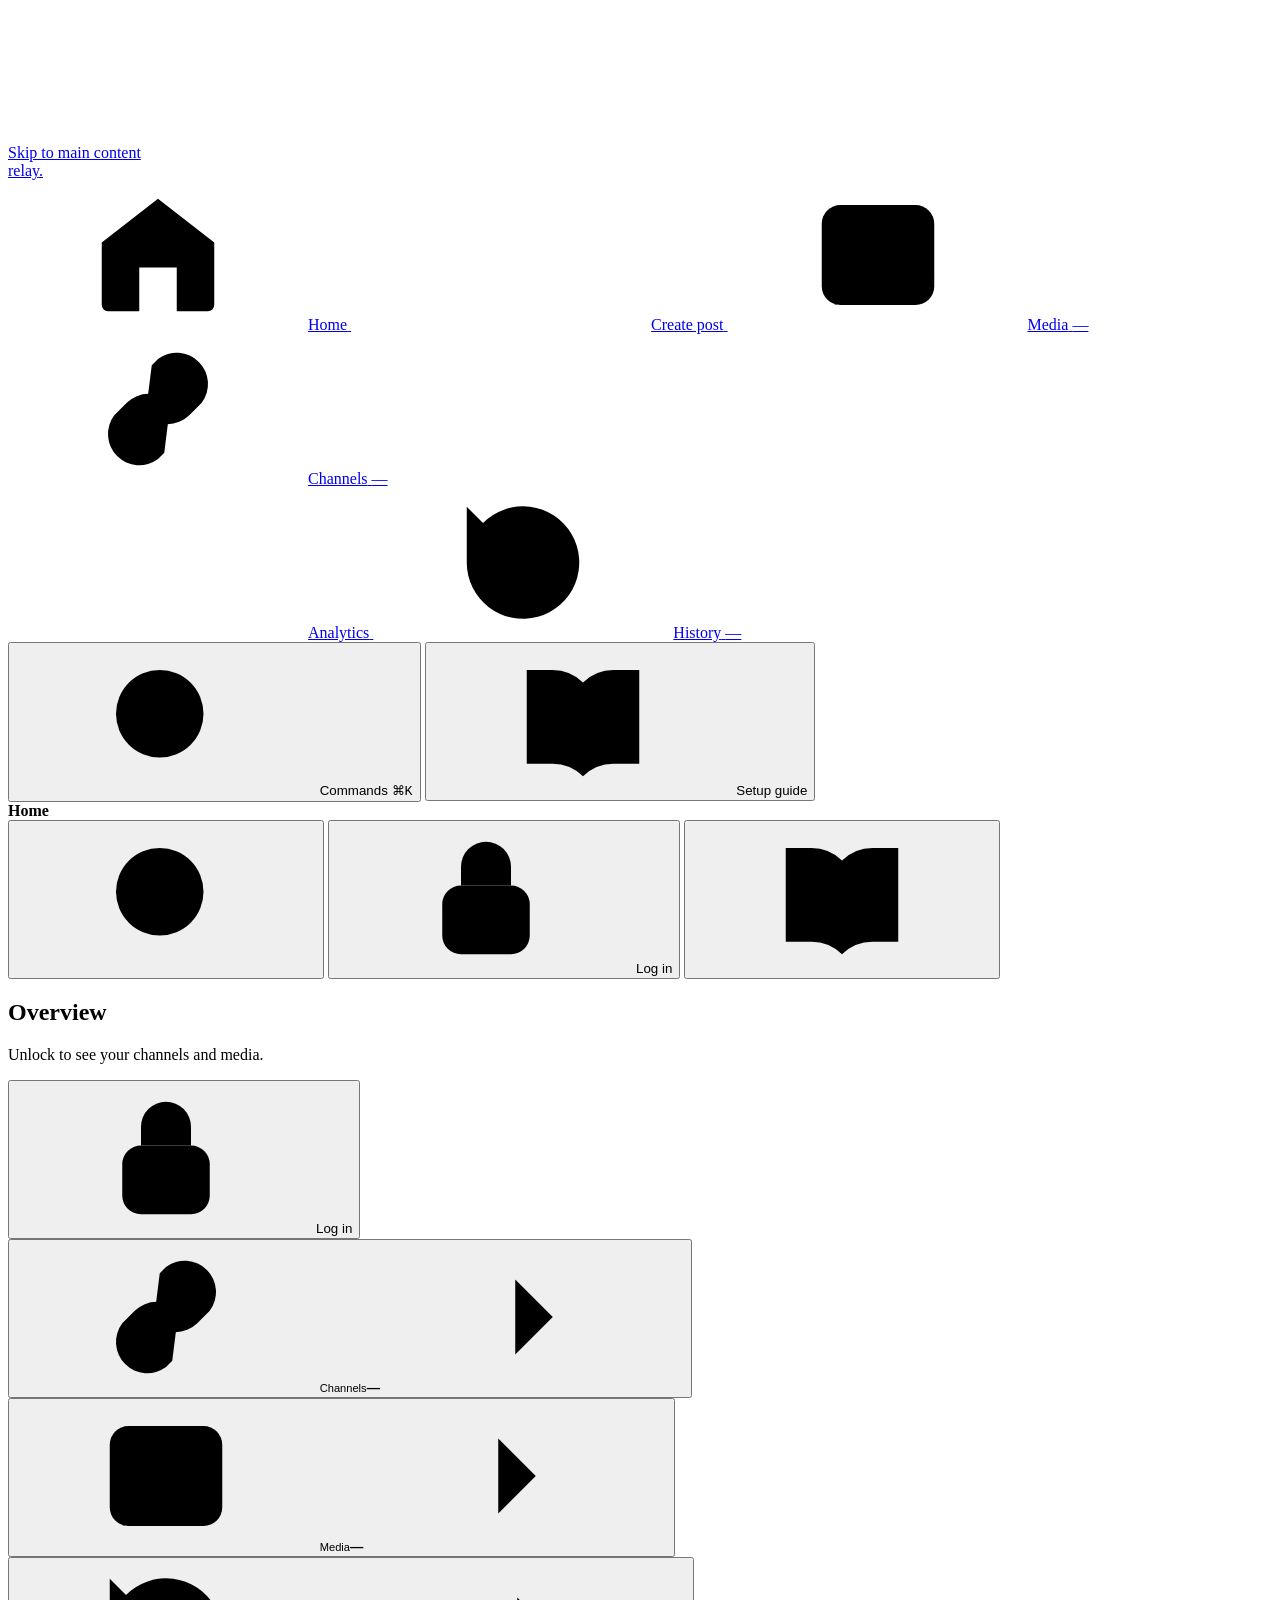
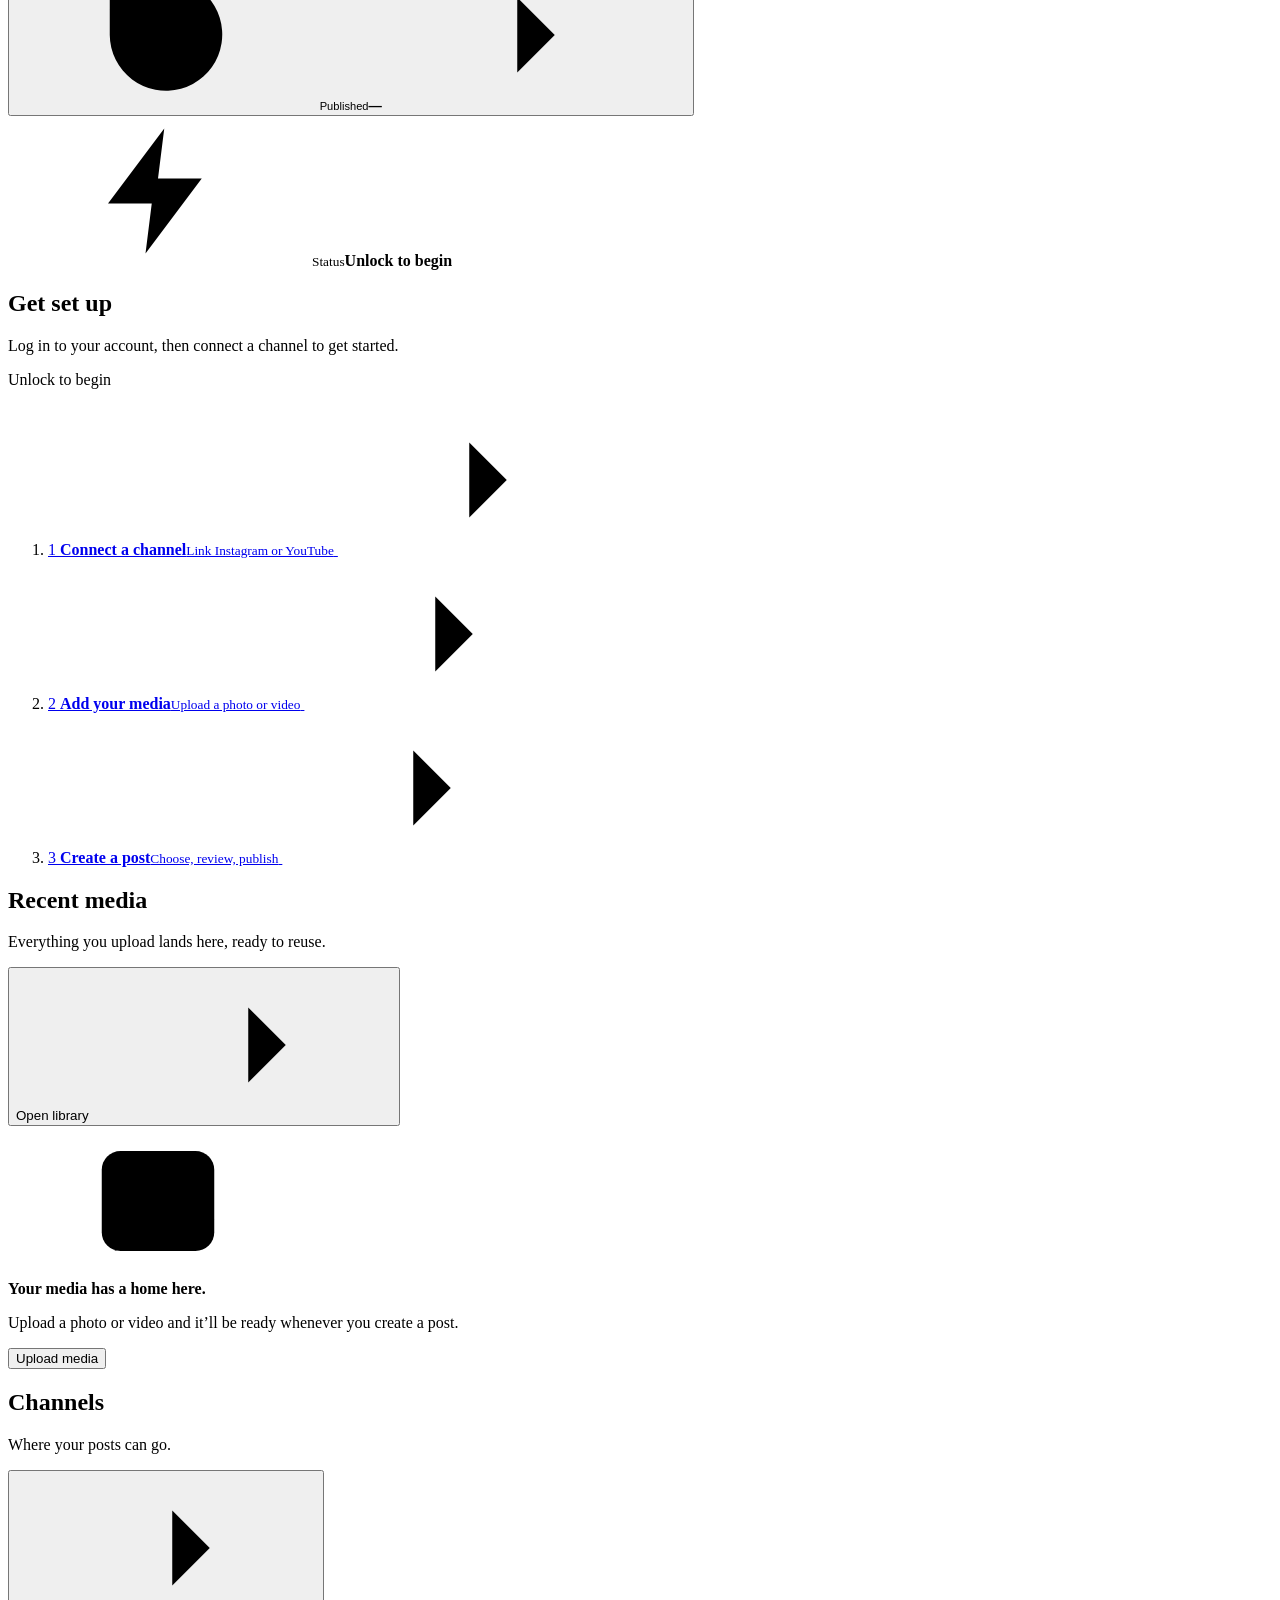
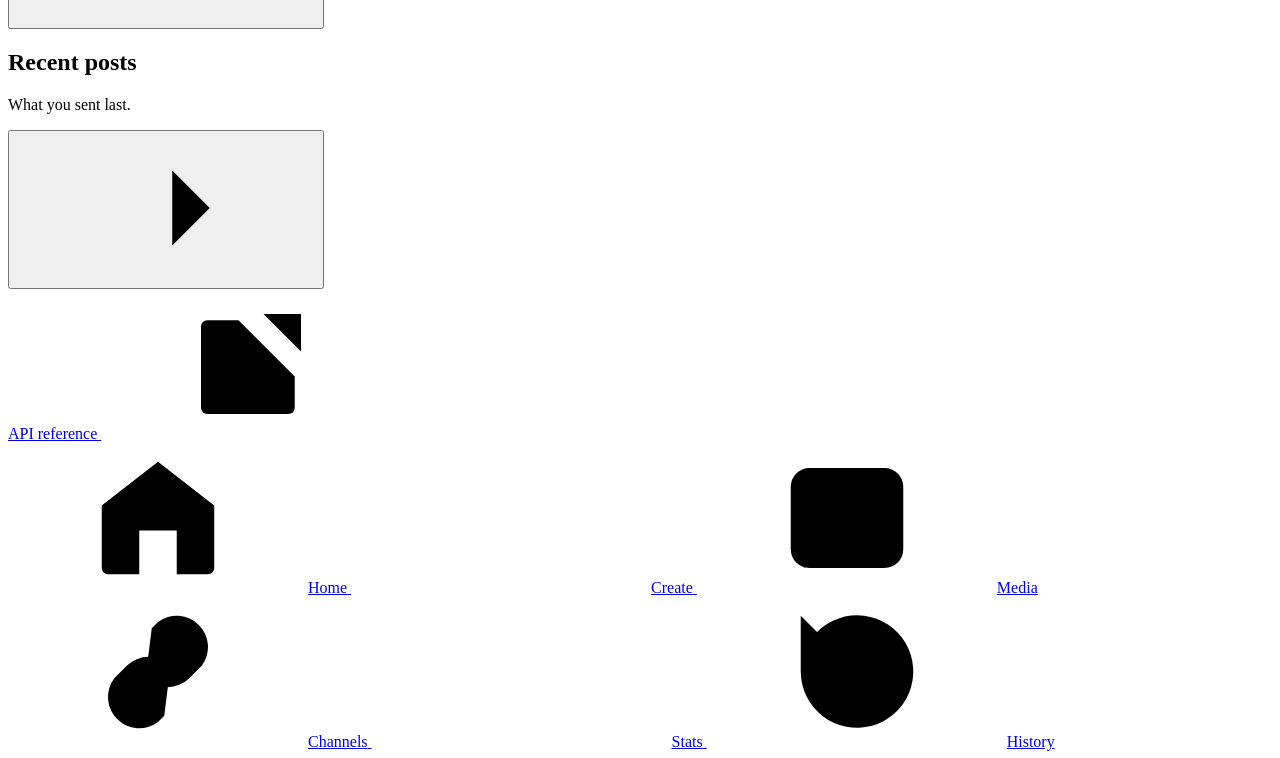
==== relay/static/index.html @ e2db3ce1 "Add account login, private workspaces, and public landing page" ====
<!doctype html>
<html lang="en">
<head>
  <meta charset="utf-8">
  <meta name="viewport" content="width=device-width, initial-scale=1">
  <meta name="theme-color" content="#09090b">
  <meta name="description" content="Relay — connect your channels, keep your media, and publish from one place.">
  <title>Home · Relay</title>
  <link rel="icon" href="/static/favicon.svg" type="image/svg+xml">
  <link rel="stylesheet" href="/static/styles.css">
  <link rel="stylesheet" href="/static/account.css">
  <script>document.documentElement.dataset.theme = "dark";</script>
  <script src="/static/app.js" type="module"></script>
</head>
<body>
  <a class="skip-link" href="#main-content">Skip to main content</a>

  <svg class="icon-library" aria-hidden="true" xmlns="http://www.w3.org/2000/svg">
    <symbol id="i-home" viewBox="0 0 24 24"><path d="m3 10 9-7 9 7v10a1 1 0 0 1-1 1h-5v-7H9v7H4a1 1 0 0 1-1-1V10Z"/></symbol>
    <symbol id="i-plus" viewBox="0 0 24 24"><path d="M12 5v14M5 12h14"/></symbol>
    <symbol id="i-media" viewBox="0 0 24 24"><rect x="3" y="4" width="18" height="16" rx="3"/><circle cx="8.5" cy="9" r="1.5"/><path d="m21 15-5-5L5 20"/></symbol>
    <symbol id="i-link" viewBox="0 0 24 24"><path d="M10 13a5 5 0 0 0 7 0l2-2a5 5 0 0 0-7-7l-1 1"/><path d="M14 11a5 5 0 0 0-7 0l-2 2a5 5 0 0 0 7 7l1-1"/></symbol>
    <symbol id="i-chart" viewBox="0 0 24 24"><path d="M4 19V5m0 14h17"/><path d="M8 15v-4m4 4V8m4 7v-6"/></symbol>
    <symbol id="i-history" viewBox="0 0 24 24"><path d="M3 12a9 9 0 1 0 2.6-6.4L3 8"/><path d="M3 3v5h5m4-1v5l3 2"/></symbol>
    <symbol id="i-lock" viewBox="0 0 24 24"><rect x="5" y="10" width="14" height="11" rx="3"/><path d="M8 10V7a4 4 0 0 1 8 0v3"/></symbol>
    <symbol id="i-unlock" viewBox="0 0 24 24"><rect x="5" y="10" width="14" height="11" rx="3"/><path d="M8 10V7a4 4 0 0 1 7.5-2"/></symbol>
    <symbol id="i-shield" viewBox="0 0 24 24"><path d="m12 3 8 3v6c0 5-8 9-8 9s-8-4-8-9V6l8-3Z"/><path d="m8.5 12 2.5 2.5 4.5-5"/></symbol>
    <symbol id="i-book" viewBox="0 0 24 24"><path d="M12 5v15M3 4h4a7 7 0 0 1 5 2 7 7 0 0 1 5-2h4v15h-4a7 7 0 0 0-5 2 7 7 0 0 0-5-2H3V4Z"/></symbol>
    <symbol id="i-refresh" viewBox="0 0 24 24"><path d="M20 8a8 8 0 0 0-14-3L3 8m0-5v5h5m-4 8a8 8 0 0 0 14 3l3-3m0 5v-5h-5"/></symbol>
    <symbol id="i-check" viewBox="0 0 24 24"><path d="m5 12 4 4L19 6"/></symbol>
    <symbol id="i-close" viewBox="0 0 24 24"><path d="m6 6 12 12M6 18 18 6"/></symbol>
    <symbol id="i-instagram" viewBox="0 0 24 24"><rect x="3" y="3" width="18" height="18" rx="5"/><circle cx="12" cy="12" r="4"/><path d="M17.5 6.5h.01" stroke-width="3"/></symbol>
    <symbol id="i-youtube" viewBox="0 0 24 24"><path d="M21 7c-.3-1.4-1-2-2.4-2.2a56 56 0 0 0-13.2 0C4 5 3.3 5.6 3 7a28 28 0 0 0 0 10c.3 1.4 1 2 2.4 2.2a56 56 0 0 0 13.2 0C20 19 20.7 18.4 21 17a28 28 0 0 0 0-10Z"/><path d="m10 8 6 4-6 4Z" fill="currentColor" stroke="none"/></symbol>
    <symbol id="i-upload" viewBox="0 0 24 24"><path d="M12 16V4m-5 5 5-5 5 5M5 15v5h14v-5"/></symbol>
    <symbol id="i-arrow" viewBox="0 0 24 24"><path d="M5 12h14m-6-6 6 6-6 6"/></symbol>
    <symbol id="i-arrow-left" viewBox="0 0 24 24"><path d="M19 12H5m6-6-6 6 6 6"/></symbol>
    <symbol id="i-chevron" viewBox="0 0 24 24"><path d="m9 6 6 6-6 6"/></symbol>
    <symbol id="i-search" viewBox="0 0 24 24"><circle cx="11" cy="11" r="7"/><path d="m20 20-3.5-3.5"/></symbol>
    <symbol id="i-sun" viewBox="0 0 24 24"><circle cx="12" cy="12" r="4"/><path d="M12 2v2m0 16v2M2 12h2m16 0h2M4.9 4.9l1.4 1.4m11.4 11.4 1.4 1.4M19.1 4.9l-1.4 1.4M6.3 17.7l-1.4 1.4"/></symbol>
    <symbol id="i-moon" viewBox="0 0 24 24"><path d="M20 14.5A8.5 8.5 0 0 1 9.5 4a8.5 8.5 0 1 0 10.5 10.5Z"/></symbol>
    <symbol id="i-alert" viewBox="0 0 24 24"><path d="M10.3 4.3 2.9 17a2 2 0 0 0 1.7 3h14.8a2 2 0 0 0 1.7-3L13.7 4.3a2 2 0 0 0-3.4 0Z"/><path d="M12 9v4m0 3h.01"/></symbol>
    <symbol id="i-clock" viewBox="0 0 24 24"><circle cx="12" cy="12" r="9"/><path d="M12 7v5l3 2"/></symbol>
    <symbol id="i-external" viewBox="0 0 24 24"><path d="M14 4h6v6m0-6-8 8"/><path d="M19 14v5a1 1 0 0 1-1 1H5a1 1 0 0 1-1-1V6a1 1 0 0 1 1-1h5"/></symbol>
    <symbol id="i-zap" viewBox="0 0 24 24"><path d="M13 2 4 14h7l-1 8 9-12h-7l1-8Z"/></symbol>
    <symbol id="i-spark" viewBox="0 0 24 24"><path d="m12 3 2.4 6.1L20.5 11l-6.1 1.9L12 19l-2.4-6.1L3.5 11l6.1-1.9L12 3Z"/></symbol>
  </svg>

  <div class="shell">
    <aside class="rail">
      <a class="brand" href="#overview" data-nav="overview" aria-label="Relay home">
        <span class="brand-mark"><i></i><i></i><i></i></span>
        <span class="brand-name">relay<span>.</span></span>
      </a>

      <nav class="rail-nav" aria-label="Workspace">
        <a class="nav-item" href="#overview" data-nav="overview" aria-current="page">
          <svg class="icon"><use href="#i-home"/></svg><span>Home</span>
        </a>
        <a class="nav-item nav-accent" href="#publish" data-nav="publish">
          <svg class="icon"><use href="#i-plus"/></svg><span>Create post</span>
        </a>
        <a class="nav-item" href="#content" data-nav="content">
          <svg class="icon"><use href="#i-media"/></svg><span>Media</span>
          <span class="nav-count" id="content-nav-count">—</span>
        </a>
        <a class="nav-item" href="#connections" data-nav="connections">
          <svg class="icon"><use href="#i-link"/></svg><span>Channels</span>
          <span class="nav-count" id="nav-count">—</span>
        </a>
        <div class="nav-divider" role="presentation"></div>
        <a class="nav-item" href="#analytics" data-nav="analytics">
          <svg class="icon"><use href="#i-chart"/></svg><span>Analytics</span>
        </a>
        <a class="nav-item" href="#history" data-nav="history">
          <svg class="icon"><use href="#i-history"/></svg><span>History</span>
          <span class="nav-count" id="history-nav-count">—</span>
        </a>
      </nav>

      <div class="rail-footer">
        <button class="rail-action" id="palette-trigger" type="button" aria-label="Open command menu">
          <svg class="icon"><use href="#i-search"/></svg>
          <span>Commands</span>
          <kbd>⌘K</kbd>
        </button>
        <button class="rail-action" data-setup type="button">
          <svg class="icon"><use href="#i-book"/></svg>
          <span>Setup guide</span>
        </button>
      </div>
    </aside>

    <div class="stage">
      <header class="topbar">
        <div class="topbar-title">
          <div class="workspace-tools" id="workspace-tools" hidden>
            <label class="visually-hidden" for="workspace-select">Active workspace</label>
            <select id="workspace-select" aria-label="Active workspace"></select>
            <button id="new-workspace" type="button" aria-label="Create a workspace">+ New</button>
          </div>
          <strong id="breadcrumb-label">Home</strong>
        </div>
        <div class="topbar-actions">
          <span class="account-label" id="account-label"></span>
          <button class="icon-button" id="palette-button" type="button" aria-label="Search and commands">
            <svg class="icon"><use href="#i-search"/></svg>
          </button>
          <button class="button button-ghost session-button" id="session-button" type="button">
            <svg class="icon"><use href="#i-lock"/></svg><span>Log in</span>
          </button>
          <button class="icon-button" data-setup type="button" aria-label="Open setup guide">
            <svg class="icon"><use href="#i-book"/></svg>
          </button>
        </div>
      </header>

      <main id="main-content">
        <div id="toasts" class="toasts" role="status" aria-live="polite"></div>

        <!-- ── Home ─────────────────────────────────────────────── -->
        <section class="page-view" id="overview-view" data-page-view="overview">
          <div class="page-intro">
            <div>
              <h1>Overview</h1>
              <p id="overview-readiness-detail">Unlock to see your channels and media.</p>
            </div>
            <div class="intro-actions">
              <button class="button button-primary" id="overview-primary-action" type="button">
                <svg class="icon"><use href="#i-lock"/></svg><span>Log in</span>
              </button>
            </div>
          </div>

          <div class="stat-strip" aria-label="Workspace summary">
            <button class="stat-tile" type="button" data-nav="connections">
              <span class="stat-icon"><svg class="icon"><use href="#i-link"/></svg></span>
              <span class="stat-body"><small>Channels</small><strong id="overview-channel-count">—</strong></span>
              <svg class="icon stat-go"><use href="#i-chevron"/></svg>
            </button>
            <button class="stat-tile" type="button" data-nav="content">
              <span class="stat-icon"><svg class="icon"><use href="#i-media"/></svg></span>
              <span class="stat-body"><small>Media</small><strong id="overview-media-count">—</strong></span>
              <svg class="icon stat-go"><use href="#i-chevron"/></svg>
            </button>
            <button class="stat-tile" type="button" data-nav="history">
              <span class="stat-icon"><svg class="icon"><use href="#i-history"/></svg></span>
              <span class="stat-body"><small>Published</small><strong id="overview-history-count">—</strong></span>
              <svg class="icon stat-go"><use href="#i-chevron"/></svg>
            </button>
            <div class="stat-tile stat-readiness">
              <span class="stat-icon"><svg class="icon"><use href="#i-zap"/></svg></span>
              <span class="stat-body"><small>Status</small><strong id="overview-readiness">Unlock to begin</strong></span>
            </div>
          </div>

          <div class="home-grid">
            <div class="home-main">
              <section class="card" id="workflow-card" aria-labelledby="workflow-title">
                <div class="card-head">
                  <div>
                    <h2 id="workflow-title">Get set up</h2>
                    <p id="workflow-description">Log in to your account, then connect a channel to get started.</p>
                  </div>
                  <span class="pill" id="workflow-status">Unlock to begin</span>
                </div>
                <ol class="checklist">
                  <li><a class="check-row" href="#connections" data-nav="connections" data-flow-step="channels">
                    <span class="flow-number">1</span>
                    <span class="check-copy"><strong>Connect a channel</strong><small>Link Instagram or YouTube</small></span>
                    <svg class="icon"><use href="#i-chevron"/></svg>
                  </a></li>
                  <li><a class="check-row" href="#content" data-nav="content" data-flow-step="media">
                    <span class="flow-number">2</span>
                    <span class="check-copy"><strong>Add your media</strong><small>Upload a photo or video</small></span>
                    <svg class="icon"><use href="#i-chevron"/></svg>
                  </a></li>
                  <li><a class="check-row" href="#publish" data-nav="publish" data-flow-step="publish">
                    <span class="flow-number">3</span>
                    <span class="check-copy"><strong>Create a post</strong><small>Choose, review, publish</small></span>
                    <svg class="icon"><use href="#i-chevron"/></svg>
                  </a></li>
                </ol>
              </section>

              <section class="card" aria-labelledby="overview-library-heading">
                <div class="card-head">
                  <div>
                    <h2 id="overview-library-heading">Recent media</h2>
                    <p>Everything you upload lands here, ready to reuse.</p>
                  </div>
                  <button class="button button-quiet button-sm" type="button" data-nav="content">
                    Open library <svg class="icon"><use href="#i-arrow"/></svg>
                  </button>
                </div>
                <div id="overview-media-empty" class="empty-inline">
                  <span class="empty-inline-icon"><svg class="icon"><use href="#i-media"/></svg></span>
                  <div>
                    <strong id="overview-media-empty-title">Your media has a home here.</strong>
                    <p id="overview-media-empty-description">Upload a photo or video and it’ll be ready whenever you create a post.</p>
                  </div>
                  <button class="button button-ghost button-sm" type="button" data-nav="content">Upload media</button>
                </div>
                <div id="overview-media-list" class="media-grid media-grid-compact" hidden></div>
              </section>
            </div>

            <div class="home-side">
              <section class="card" aria-labelledby="channels-card-title">
                <div class="card-head">
                  <div>
                    <h2 id="channels-card-title">Channels</h2>
                    <p>Where your posts can go.</p>
                  </div>
                  <button class="icon-button icon-button-sm" type="button" data-nav="connections" aria-label="Manage channels">
                    <svg class="icon"><use href="#i-arrow"/></svg>
                  </button>
                </div>
                <div id="overview-channel-list" class="channel-list"></div>
              </section>

              <section class="card" aria-labelledby="overview-posts-title">
                <div class="card-head">
                  <div>
                    <h2 id="overview-posts-title">Recent posts</h2>
                    <p>What you sent last.</p>
                  </div>
                  <button class="icon-button icon-button-sm" type="button" data-nav="history" aria-label="Open post history">
                    <svg class="icon"><use href="#i-arrow"/></svg>
                  </button>
                </div>
                <div id="overview-posts" class="mini-posts"></div>
              </section>

            </div>
          </div>
        </section>

        <!-- ── Create ───────────────────────────────────────────── -->
        <section class="page-view" id="publish-view" data-page-view="publish" hidden>
          <div class="page-intro">
            <div>
              <h1>Create a post</h1>
              <p>Pick media, choose channels, review. Nothing goes live until you send it.</p>
            </div>
          </div>

          <form id="publish-form" class="composer-form">
            <div class="composer" id="composer-workspace">
              <div class="composer-flow">
                <section class="composer-section" aria-labelledby="composer-destinations-title">
                  <div class="composer-section-head">
                    <div><h2 id="composer-destinations-title">Channels</h2><p>Choose one or more profiles.</p></div>
                    <span class="selection-count" id="selected-account-count">0 selected</span>
                  </div>
                  <div id="composer-destinations" class="profile-pills" role="group" aria-label="Publishing channels"></div>
                  <p id="composer-channel-hint" class="composer-hint">Choose at least one account.</p>
                </section>

                <section class="composer-section" aria-labelledby="composer-media-title">
                  <div class="composer-section-head">
                    <div><h2 id="composer-media-title">Media</h2><p>One photo or video per post.</p></div>
                    <button class="button button-secondary button-sm" id="publish-upload-trigger" type="button"><svg class="icon"><use href="#i-upload"/></svg> Upload media</button>
                    <label class="visually-hidden" for="publish-file">Upload a photo or video</label>
                    <input id="publish-file" type="file" accept="image/jpeg,video/*,application/octet-stream" hidden>
                  </div>
                  <p id="publish-upload-status" class="inline-status" role="status" aria-live="polite" hidden></p>
                  <span id="publish-upload-name" class="visually-hidden">No file selected</span>
                  <div id="composer-selected-attachment" class="selected-attachment" hidden></div>
                  <div id="composer-media-empty" class="empty-inline">
                    <span class="empty-inline-icon"><svg class="icon"><use href="#i-media"/></svg></span>
                    <div><strong id="composer-media-empty-title">Log in to your account to see your media</strong><p id="composer-media-empty-copy">Your saved photos and videos will show here as visual previews.</p></div>
                    <button class="button button-ghost button-sm" id="composer-media-action" type="button">Log in</button>
                  </div>
                  <div id="composer-media-grid" class="picker-grid" hidden></div>
                  <small id="composer-media-hint" class="composer-hint">Choose one item to continue.</small>
                </section>

                <section class="composer-section post-details" aria-labelledby="composer-details-title">
                  <div class="composer-section-head">
                    <div><h2 id="composer-details-title">Post details</h2><p id="composer-details-hint">Write a caption or set your YouTube video details.</p></div>
                  </div>
                  <div class="details-tabs" role="tablist" aria-label="Post details platform">
                    <button class="details-tab active" id="instagram-tab" type="button" role="tab" aria-selected="true" aria-controls="instagram-details" data-details-tab="instagram"><svg class="icon"><use href="#i-instagram"/></svg> Instagram</button>
                    <button class="details-tab" id="youtube-tab" type="button" role="tab" aria-selected="false" aria-controls="youtube-details" data-details-tab="youtube"><svg class="icon"><use href="#i-youtube"/></svg> YouTube</button>
                  </div>
                  <div id="instagram-details" class="platform-block" role="tabpanel" aria-labelledby="instagram-tab">
                    <label class="visually-hidden" for="publish-caption">Instagram caption</label>
                    <textarea id="publish-caption" maxlength="2200" rows="5" placeholder="Write a caption…"></textarea>
                    <small class="field-meta"><span id="caption-count">0</span> / 2,200</small>
                  </div>
                  <div id="youtube-details" class="platform-block" role="tabpanel" aria-labelledby="youtube-tab" hidden>
                    <div class="field-grid">
                      <div class="field field-wide"><label for="youtube-publish-title">Title <span>Required · 100 max</span></label><input id="youtube-publish-title" type="text" maxlength="100" placeholder="Give your video a title"></div>
                      <div class="field"><label for="youtube-publish-privacy">Visibility</label><select id="youtube-publish-privacy"><option value="private">Private · only you</option><option value="unlisted">Unlisted · link only</option><option value="public">Public · everyone</option></select></div>
                      <div class="field field-wide"><label for="youtube-publish-description">Description <span>Optional · 5,000 max</span></label><textarea id="youtube-publish-description" maxlength="5000" rows="3" placeholder="Tell viewers what this video is about"></textarea></div>
                      <label class="switch-row"><input id="youtube-made-for-kids" type="checkbox"><span><strong>Made for kids</strong><small>Required by YouTube for children’s content.</small></span></label>
                    </div>
                  </div>
                </section>

                <section id="publish-results-section" class="card results-section" aria-labelledby="publish-results-title" hidden>
                  <div class="card-head">
                    <div>
                      <h2 id="publish-results-title">Delivery status</h2>
                      <p>Each channel reports its own result.</p>
                    </div>
                    <div class="head-actions">
                      <button class="button button-quiet button-sm" id="instagram-check-all" type="button" hidden>Check now</button>
                      <button class="button button-primary button-sm" id="instagram-publish-ready" type="button" hidden>Publish ready</button>
                      <button class="button button-ghost button-sm" id="publish-new-post" type="button">New post</button>
                    </div>
                  </div>
                  <p id="publish-status-summary" class="status-summary" role="status" aria-live="polite" hidden></p>
                  <div id="publish-results" class="results-list" aria-live="polite"></div>
                </section>
              </div>

              <aside class="composer-side" aria-label="Live preview and publish">
                <section class="card preview-card">
                  <div class="card-head card-head-tight">
                    <h2>Preview</h2>
                    <span class="pill pill-quiet">Draft</span>
                  </div>
                  <div id="composer-preview-media" class="preview-media">
                    <span><svg class="icon"><use href="#i-media"/></svg><small>Selected media<br>appears here</small></span>
                  </div>
                  <div class="preview-file">
                    <span class="preview-file-icon"><svg class="icon"><use href="#i-media"/></svg></span>
                    <span><strong id="preview-file-name">No media selected</strong><small id="preview-file-meta">Choose media to begin</small></span>
                  </div>
                  <div class="preview-divider"></div>
                  <div class="preview-row">
                    <strong>Posting to</strong>
                    <small id="preview-target-count">No channels selected</small>
                  </div>
                  <div id="composer-preview-destinations" class="preview-chips">
                    <span class="preview-placeholder">Channels appear here</span>
                  </div>
                  <p id="composer-preview-copy" class="preview-copy">Your post text will appear here.</p>
                  <button class="button button-primary button-block composer-submit" id="publish-submit" type="submit" disabled><span>Publish to 0 channels</span><svg class="icon"><use href="#i-arrow"/></svg></button>
                </section>
              </aside>
            </div>
          </form>
        </section>

        <!-- ── Channels ─────────────────────────────────────────── -->
        <section class="page-view" id="connections-view" data-page-view="connections" hidden>
          <div class="page-intro">
            <div>
              <h1>Channels</h1>
              <p>Connect accounts and keep every destination in one place.</p>
            </div>
          </div>

          <section class="card" aria-labelledby="accounts-heading">
            <div class="card-head">
              <div>
                <h2 id="accounts-heading">Connected <span class="count-pill" id="account-count">—</span></h2>
                <p>Reconnect when a token expires. Disconnecting removes it from Relay.</p>
              </div>
              <button class="button button-quiet button-sm" id="reload-accounts" type="button">
                <svg class="icon"><use href="#i-refresh"/></svg> Refresh
              </button>
            </div>
            <div id="accounts-list" class="account-list" hidden></div>
            <div id="empty-state" class="empty-state">
              <span class="empty-state-icon"><svg class="icon"><use href="#i-link"/></svg></span>
              <h3 id="empty-title">No channels connected yet</h3>
              <p id="empty-description">Log in to your account to view or connect an account.</p>
              <button class="button button-primary empty-connect" id="empty-connect" type="button">Log in</button>
            </div>
          </section>

          <section class="card" id="add-channel" aria-labelledby="platform-heading">
            <div class="card-head">
              <div>
                <h2 id="platform-heading">Add a channel</h2>
                <p>Multiple accounts per platform are supported.</p>
              </div>
            </div>
            <div class="channel-connect-list">
              <div class="channel-connect-row">
                <span class="platform-icon instagram"><svg><use href="#i-instagram"/></svg></span>
                <span class="channel-connect-copy"><strong>Instagram</strong><small id="instagram-state">Ready to connect</small></span>
                <button class="button button-secondary button-sm connect-button" data-connect="instagram" type="button"><span>Connect Instagram</span><svg class="icon"><use href="#i-arrow"/></svg></button>
              </div>
              <div class="channel-connect-row">
                <span class="platform-icon youtube"><svg><use href="#i-youtube"/></svg></span>
                <span class="channel-connect-copy"><strong>YouTube</strong><small id="youtube-state">Ready to connect</small></span>
                <button class="button button-secondary button-sm connect-button" data-connect="youtube" type="button"><span>Connect YouTube</span><svg class="icon"><use href="#i-arrow"/></svg></button>
              </div>
            </div>
          </section>
        </section>

        <!-- ── Media ────────────────────────────────────────────── -->
        <section class="page-view" id="content-view" data-page-view="content" hidden>
          <div class="page-intro">
            <div>
              <h1>Media</h1>
              <p>Keep photos and videos here so they’re ready when you post.</p>
            </div>
            <div class="intro-actions">
              <button class="button button-primary" id="content-upload-trigger" type="button"><svg class="icon"><use href="#i-plus"/></svg> Upload media</button>
            </div>
          </div>

          <div class="media-layout">
            <div class="media-main">
              <div class="card-head card-head-flush">
                <div>
                  <h2>Library <span class="count-pill" id="content-count">0</span></h2>
                  <p id="content-storage-hint">Files are stored in your workspace media library.</p>
                </div>
                <button class="button button-quiet button-sm" id="reload-content" type="button">
                  <svg class="icon"><use href="#i-refresh"/></svg> Refresh
                </button>
              </div>
              <div id="content-empty" class="empty-state empty-state-flat">
                <span class="empty-state-icon"><svg class="icon"><use href="#i-media"/></svg></span>
                <h3 id="content-empty-title">Your media will appear here.</h3>
                <p id="content-empty-description">Upload a photo or video to get started.</p>
                <button class="button button-secondary" id="content-empty-action" type="button">Upload media</button>
              </div>
              <div id="content-list" class="media-grid" hidden></div>
            </div>
          </div>
        </section>

        <!-- ── Analytics ────────────────────────────────────────── -->
        <section class="page-view" id="analytics-view" data-page-view="analytics" hidden>
          <div class="page-intro">
            <div>
              <h1>Analytics</h1>
              <p>How your channels and recent posts are doing.</p>
            </div>
            <div class="intro-actions">
              <label class="visually-hidden" for="analytics-range">Reporting period</label>
              <select id="analytics-range">
                <option value="7">Last 7 days</option>
                <option value="30" selected>Last 30 days</option>
                <option value="90">Last 90 days</option>
              </select>
              <button class="button button-ghost" id="refresh-analytics" type="button">
                <svg class="icon"><use href="#i-refresh"/></svg> Refresh
              </button>
            </div>
          </div>

          <div id="analytics-locked" class="message-block">
            <span class="message-icon"><svg class="icon"><use href="#i-lock"/></svg></span>
            <div><strong>Unlock to view analytics.</strong><p>Connect a channel to load its metrics.</p></div>
            <button class="button button-primary" id="analytics-unlock" type="button">Log in</button>
          </div>
          <div id="analytics-loading" class="message-block" role="status" hidden>
            <span class="spinner" aria-hidden="true"></span>
            <div><strong>Loading channel data…</strong><p>Fetching the latest metrics.</p></div>
          </div>
          <div id="analytics-error" class="message-block message-error" role="alert" hidden></div>
          <div id="analytics-empty" class="message-block" hidden>
            <span class="message-icon"><svg class="icon"><use href="#i-link"/></svg></span>
            <div><strong>Connect a channel to see analytics.</strong><p>Performance data appears once a channel is linked.</p></div>
            <button class="button button-ghost" type="button" data-nav="connections">Connect a channel</button>
          </div>
          <div id="analytics-list" class="analytics-grid" hidden></div>
          <p class="footnote">YouTube metrics come from YouTube Analytics. Instagram shows likes and comments on posts published in the selected period; reach and impressions are not included.</p>
        </section>

        <!-- ── History ──────────────────────────────────────────── -->
        <section class="page-view" id="history-view" data-page-view="history" hidden>
          <div class="page-intro">
            <div>
              <h1>History</h1>
              <p>Everything published through Relay.</p>
            </div>
            <div class="intro-actions">
              <button class="button button-ghost" id="refresh-history" type="button">
                <svg class="icon"><use href="#i-refresh"/></svg> Refresh
              </button>
            </div>
          </div>

          <div id="history-locked" class="message-block">
            <span class="message-icon"><svg class="icon"><use href="#i-lock"/></svg></span>
            <div><strong>Unlock to view post history.</strong><p>Your publishing activity stays private.</p></div>
            <button class="button button-primary" id="history-unlock" type="button">Log in</button>
          </div>
          <div id="history-loading" class="message-block" role="status" hidden>
            <span class="spinner" aria-hidden="true"></span>
            <div><strong>Loading history…</strong><p>Gathering posts published through Relay.</p></div>
          </div>
          <div id="history-error" class="message-block message-error" role="alert" hidden></div>
          <div id="history-empty" class="empty-state" hidden>
            <span class="empty-state-icon"><svg class="icon"><use href="#i-history"/></svg></span>
            <h3>Nothing published yet</h3>
            <p>Successful Instagram posts and YouTube uploads appear here.</p>
            <button class="button button-primary" type="button" data-nav="publish">Create a post</button>
          </div>
          <div id="history-list" class="history-list" role="list" hidden></div>
        </section>

        <footer class="page-footer">
          <a href="/docs" target="_blank" rel="noopener">API reference <svg class="icon"><use href="#i-external"/></svg></a>
        </footer>
      </main>
    </div>
  </div>

  <nav class="mobile-nav" aria-label="Workspace">
    <a class="nav-item mobile-nav-item" href="#overview" data-nav="overview" aria-current="page">
      <svg class="icon"><use href="#i-home"/></svg><span>Home</span>
    </a>
    <a class="nav-item mobile-nav-item" href="#publish" data-nav="publish">
      <svg class="icon"><use href="#i-plus"/></svg><span>Create</span>
    </a>
    <a class="nav-item mobile-nav-item" href="#content" data-nav="content">
      <svg class="icon"><use href="#i-media"/></svg><span>Media</span>
    </a>
    <a class="nav-item mobile-nav-item" href="#connections" data-nav="connections">
      <svg class="icon"><use href="#i-link"/></svg><span>Channels</span>
    </a>
    <a class="nav-item mobile-nav-item" href="#analytics" data-nav="analytics">
      <svg class="icon"><use href="#i-chart"/></svg><span>Stats</span>
    </a>
    <a class="nav-item mobile-nav-item" href="#history" data-nav="history">
      <svg class="icon"><use href="#i-history"/></svg><span>History</span>
    </a>
  </nav>

  <!-- ── Command palette ──────────────────────────────────────── -->
  <dialog id="palette-dialog" class="palette" aria-labelledby="palette-title">
    <h2 id="palette-title" class="visually-hidden">Command menu</h2>
    <div class="palette-input">
      <svg class="icon"><use href="#i-search"/></svg>
      <input id="palette-input" type="text" placeholder="Jump to a page or run a command…" autocomplete="off" spellcheck="false">
      <kbd>Esc</kbd>
    </div>
    <div id="palette-list" class="palette-list" role="listbox" aria-label="Commands"></div>
  </dialog>

  <dialog id="workspace-dialog" class="dialog" aria-labelledby="workspace-title">
    <div class="dialog-top"><span class="dialog-icon">↗</span><button class="icon-button" data-close="workspace-dialog" type="button" aria-label="Close">×</button></div>
    <h2 id="workspace-title">A space for your next project.</h2>
    <p>Each workspace has its own channels, media library, and post history.</p>
    <form id="workspace-form">
      <label for="new-workspace-name">Workspace name</label>
      <input id="new-workspace-name" name="name" maxlength="80" placeholder="e.g. My brand" required>
      <p id="workspace-error" class="form-error" role="alert" hidden></p>
      <button id="workspace-submit" class="button button-primary button-block" type="submit">Create workspace ↗</button>
    </form>
  </dialog>

  <dialog id="upload-dialog" class="dialog" aria-labelledby="content-upload-heading">
    <div class="dialog-top">
      <span class="dialog-icon"><svg class="icon"><use href="#i-upload"/></svg></span>
      <button class="icon-button icon-button-sm" data-close="upload-dialog" type="button" aria-label="Close upload dialog"><svg class="icon"><use href="#i-close"/></svg></button>
    </div>
    <h2 id="content-upload-heading">Upload media</h2>
    <p>Choose a JPEG photo or video to add it to your library.</p>
    <form id="content-upload-form">
      <label class="dropzone" for="content-file">
        <span class="dropzone-icon"><svg class="icon"><use href="#i-upload"/></svg></span>
        <strong>Drop a file or browse</strong>
        <small>JPEG photos or video files</small>
        <span class="file-name" id="content-file-name">No file selected</span>
      </label>
      <input id="content-file" class="visually-hidden" type="file" accept="image/jpeg,video/*,application/octet-stream" required>
      <button class="button button-primary button-block" id="content-upload-submit" type="submit"><span>Upload media</span></button>
      <p id="content-upload-status" role="status" class="inline-status"></p>
    </form>
  </dialog>

  <!-- ── Setup ────────────────────────────────────────────────── -->
  <dialog id="setup-dialog" class="dialog dialog-wide" aria-labelledby="setup-title">
    <div class="dialog-top">
      <span class="dialog-icon"><svg class="icon"><use href="#i-book"/></svg></span>
      <button class="icon-button icon-button-sm" data-close="setup-dialog" aria-label="Close setup guide">
        <svg class="icon"><use href="#i-close"/></svg>
      </button>
    </div>
    <h2 id="setup-title">Connect sign-in back to Relay</h2>
    <p>Credentials identify your app. Each provider also needs the exact callback address below.</p>

    <div class="setup-step">
      <span class="setup-num">01</span>
      <div>
        <h3>YouTube callback</h3>
        <p>Open <a class="link" href="https://console.cloud.google.com/apis/credentials" target="_blank" rel="noopener noreferrer">Google Cloud → Credentials</a>, edit the <strong>Web application</strong> OAuth client, add this under <strong>Authorized redirect URIs</strong> and save. Enable YouTube Data API v3.</p>
        <label for="youtube-callback">Exact YouTube callback</label>
        <div class="copy-row">
          <input id="youtube-callback" readonly>
          <button class="button button-ghost button-sm" data-copy="youtube-callback" type="button">Copy</button>
        </div>
      </div>
    </div>

    <div class="setup-step">
      <span class="setup-num">02</span>
      <div>
        <h3>Instagram callback</h3>
        <p>Instagram requires public HTTPS. Point <code>BASE_URL</code> at an HTTPS host or tunnel, restart Relay, and open the workspace through that same address.</p>
        <p id="instagram-setup-warning" class="setup-warning" hidden></p>
        <p>Then in <a class="link" href="https://developers.facebook.com/apps/" target="_blank" rel="noopener noreferrer">Meta for Developers</a> → <strong>Instagram → API setup with Instagram login → Business login settings</strong>, add this under <strong>OAuth redirect URIs</strong>.</p>
        <label for="instagram-callback">Current Instagram callback</label>
        <div class="copy-row">
          <input id="instagram-callback" readonly>
          <button class="button button-ghost button-sm" data-copy="instagram-callback" type="button">Copy</button>
        </div>
      </div>
    </div>

    <div class="setup-step">
      <span class="setup-num">03</span>
      <div>
        <h3>Pick an account</h3>
        <p>Allow popups for this site, then hit Connect. Google asks which account to use. After consent the window closes and the list updates.</p>
        <p class="setup-hint">Everything must match exactly: scheme, host, port, path, trailing slash.</p>
      </div>
    </div>

    <a class="button button-ghost setup-docs" href="/docs" target="_blank" rel="noopener">API reference <svg class="icon"><use href="#i-external"/></svg></a>
  </dialog>

  <!-- ── Disconnect ───────────────────────────────────────────── -->
  <dialog id="disconnect-dialog" class="dialog" aria-labelledby="disconnect-title">
    <div class="dialog-top">
      <span class="dialog-icon dialog-icon-danger"><svg class="icon"><use href="#i-link"/></svg></span>
      <button class="icon-button icon-button-sm" data-close="disconnect-dialog" aria-label="Cancel">
        <svg class="icon"><use href="#i-close"/></svg>
      </button>
    </div>
    <h2 id="disconnect-title">Disconnect this account?</h2>
    <p id="disconnect-description"></p>
    <p>This removes the saved connection and its Instagram jobs from Relay. Published content stays on the platform.</p>
    <div class="dialog-actions">
      <button class="button button-ghost" data-close="disconnect-dialog" type="button">Keep it</button>
      <button class="button button-danger" id="confirm-disconnect" type="button">Disconnect</button>
    </div>
  </dialog>

  <template id="account-template">
    <article class="account-row">
      <span class="platform-icon sm account-platform"><svg><use/></svg></span>
      <div class="account-identity">
        <h3 class="account-name"></h3>
        <p class="account-platform-name"></p>
      </div>
      <span class="account-status"></span>
      <div class="account-actions">
        <button class="button button-quiet button-sm reconnect-account" type="button">Reconnect</button>
        <button class="icon-button icon-button-sm disconnect-account" type="button" aria-label="Disconnect account">
          <svg class="icon"><use href="#i-close"/></svg>
        </button>
      </div>
    </article>
  </template>

  <noscript><div class="noscript">Relay needs JavaScript to manage your channels.</div></noscript>
</body>
</html>
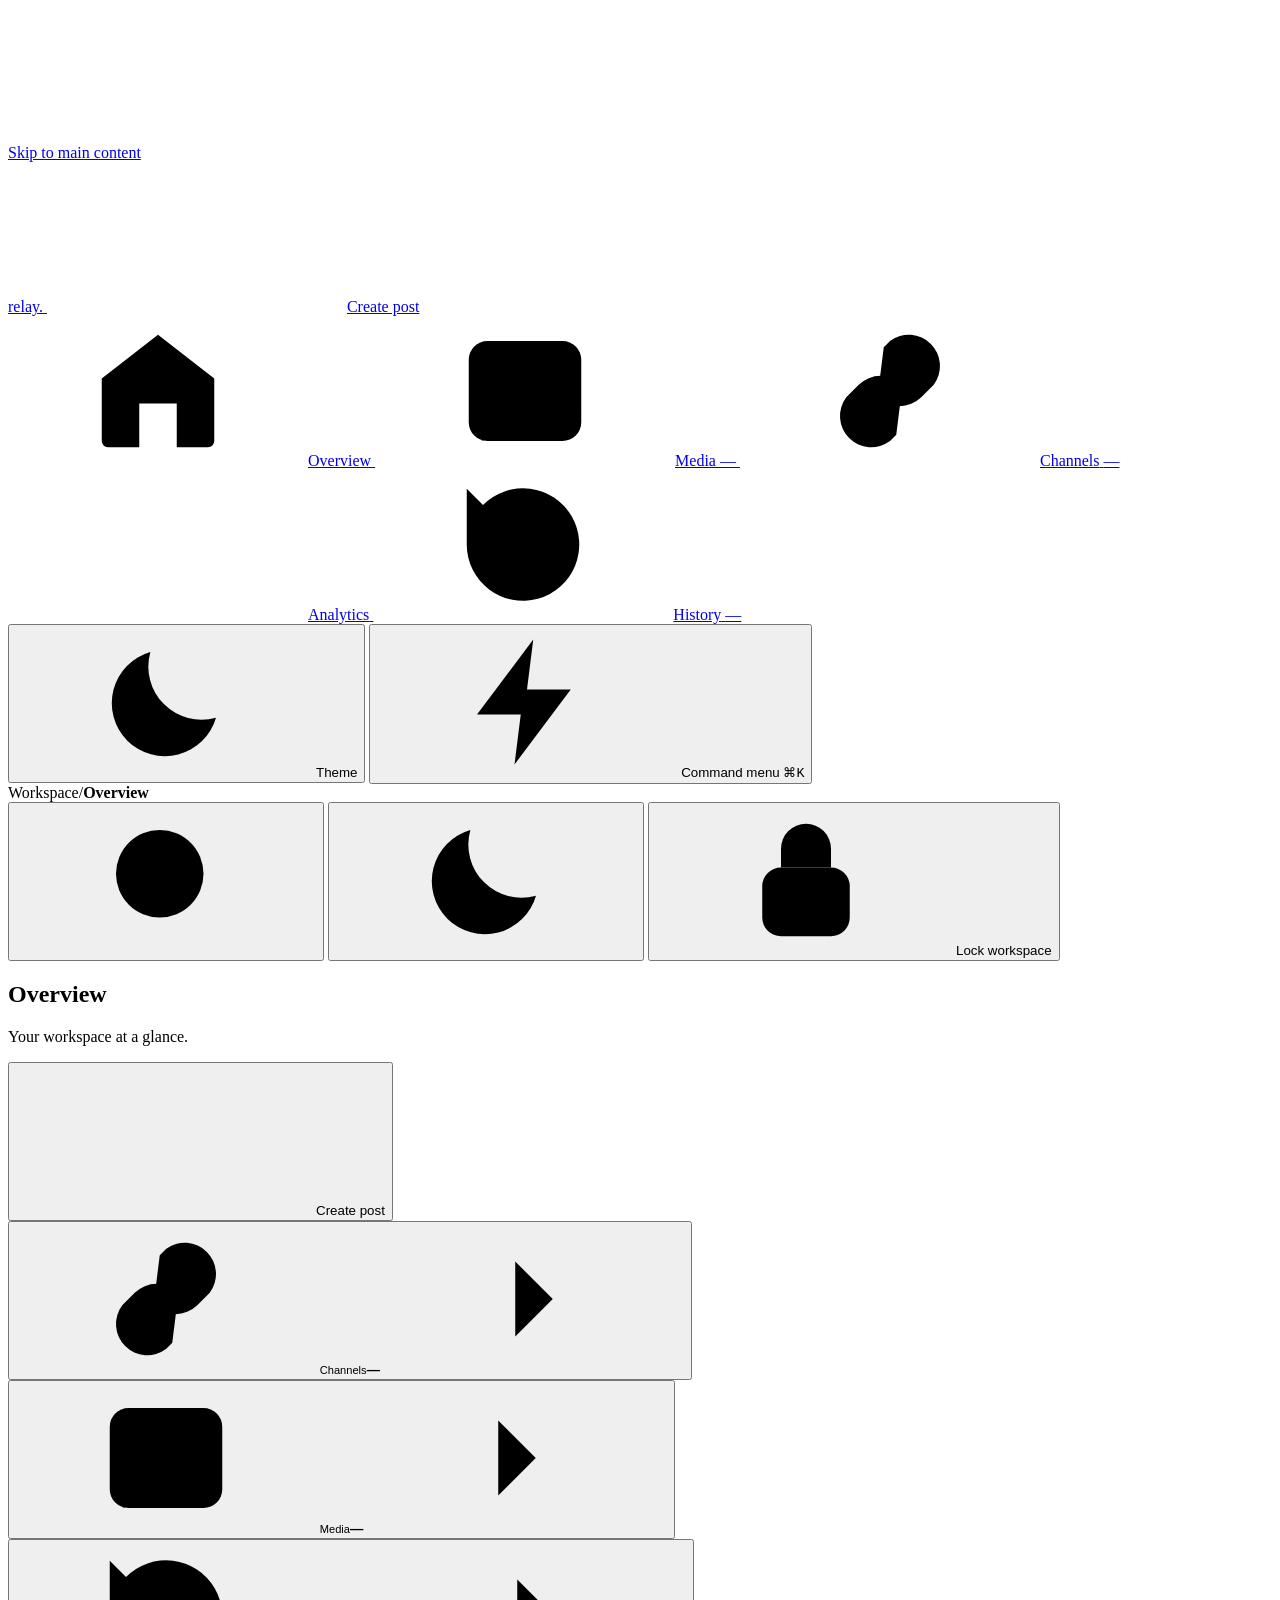
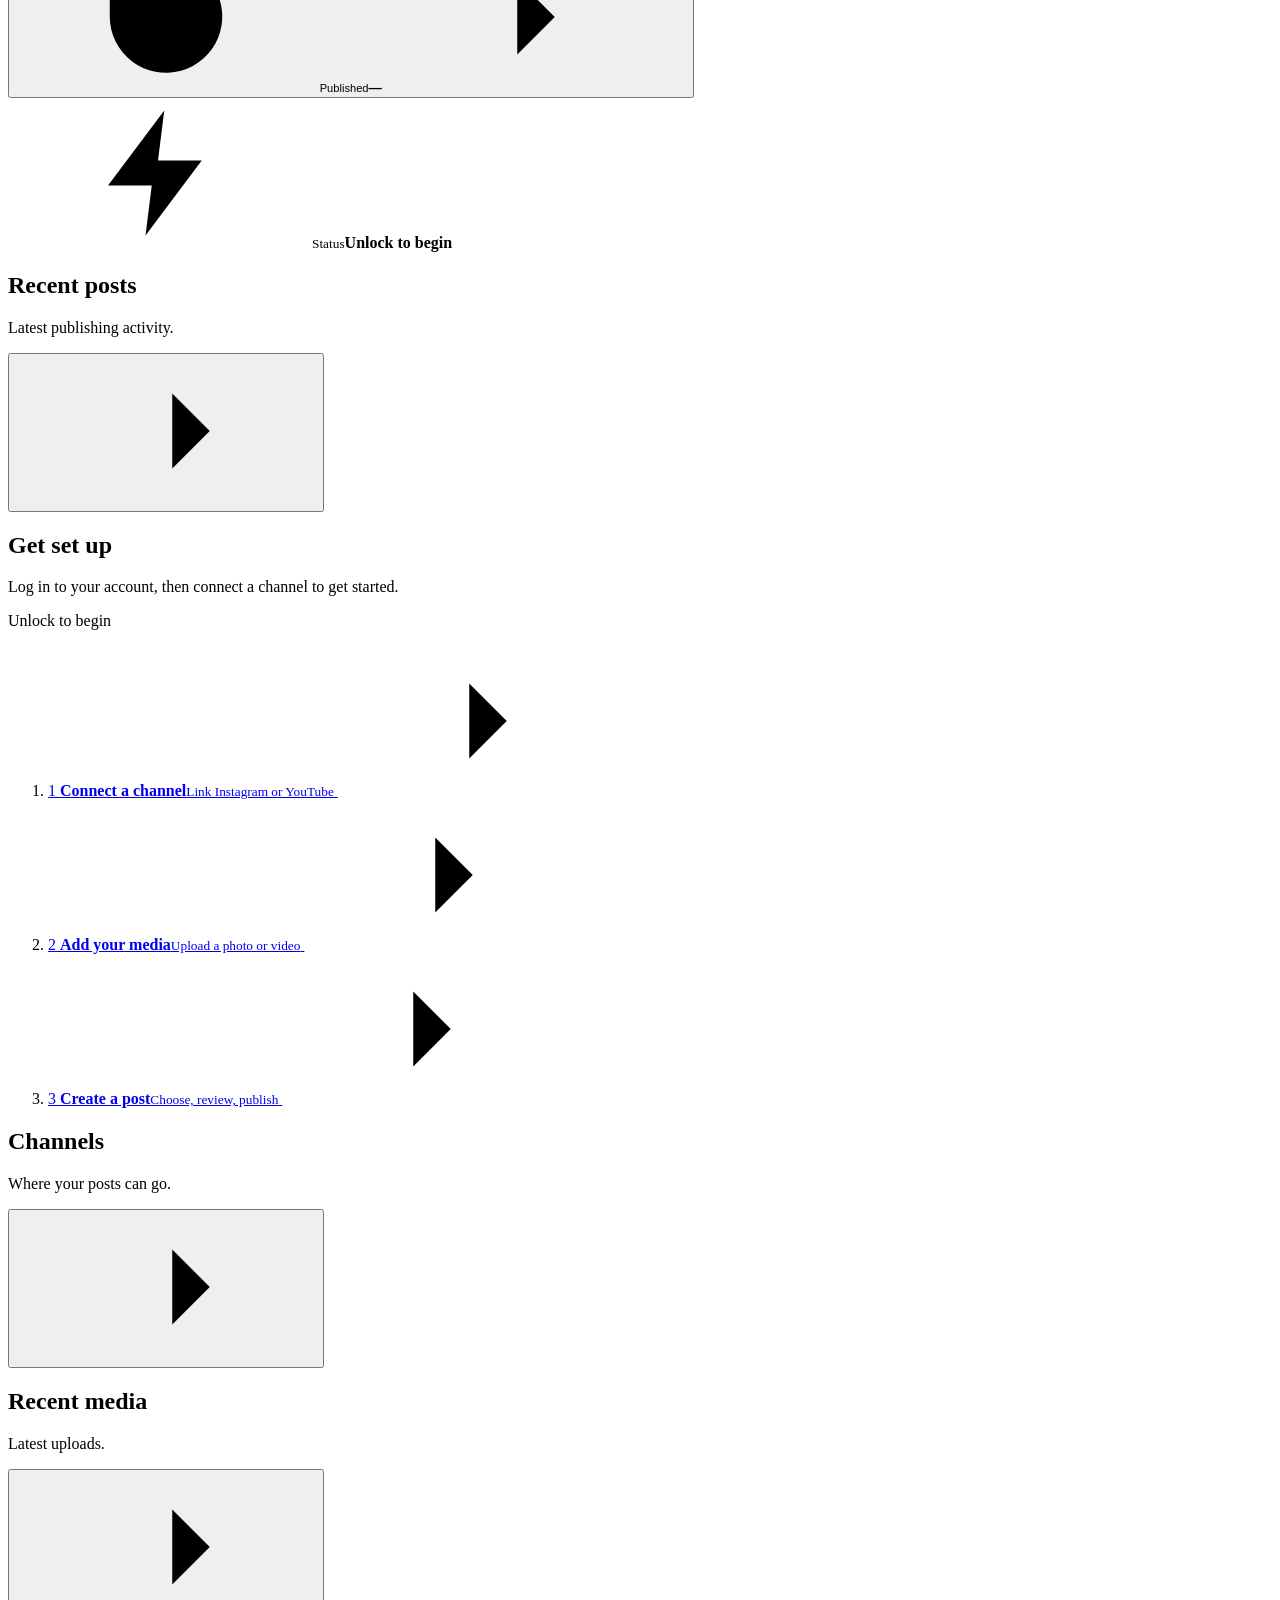
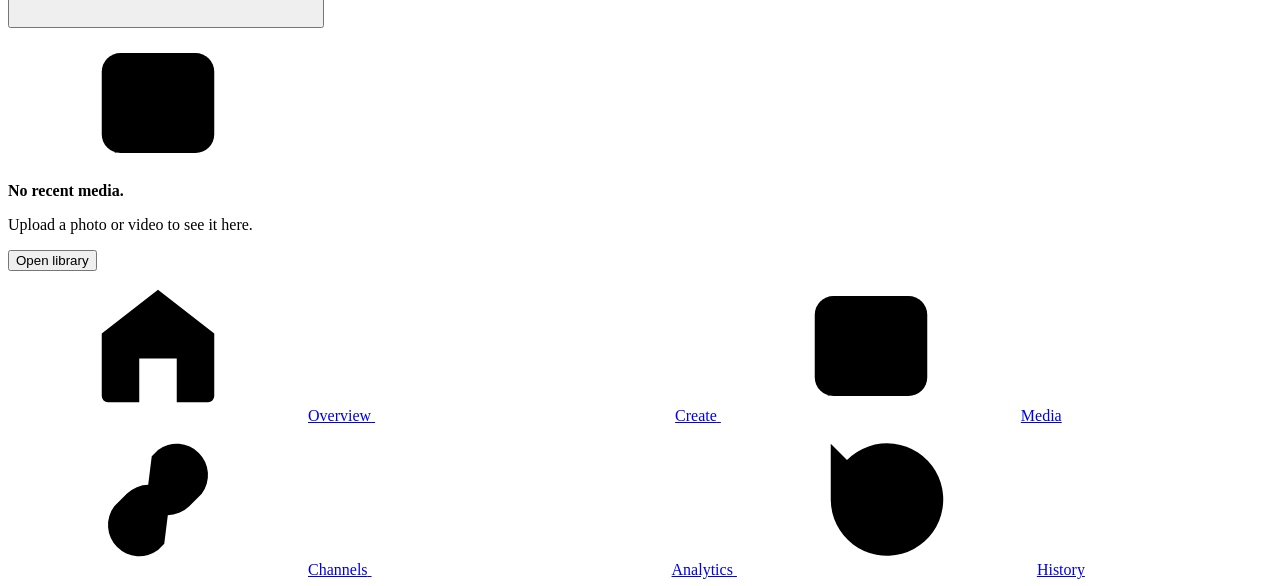
==== commit 73e5d4e3: "Redesign Relay publishing workspace UX" ====
--- a/relay/static/index.html
+++ b/relay/static/index.html
@@ -9,7 +9,7 @@
   <link rel="icon" href="/static/favicon.svg" type="image/svg+xml">
   <link rel="stylesheet" href="/static/styles.css">
   <link rel="stylesheet" href="/static/account.css">
-  <script>document.documentElement.dataset.theme = "dark";</script>
+  <script>try { document.documentElement.dataset.theme = localStorage.getItem("relay-theme") || "dark"; } catch { document.documentElement.dataset.theme = "dark"; }</script>
   <script src="/static/app.js" type="module"></script>
 </head>
 <body>
@@ -52,12 +52,13 @@
         <span class="brand-name">relay<span>.</span></span>
       </a>
 
+      <a class="button button-secondary rail-create" href="#publish" data-nav="publish">
+        <svg class="icon"><use href="#i-plus"/></svg><span>Create post</span>
+      </a>
+
       <nav class="rail-nav" aria-label="Workspace">
         <a class="nav-item" href="#overview" data-nav="overview" aria-current="page">
-          <svg class="icon"><use href="#i-home"/></svg><span>Home</span>
-        </a>
-        <a class="nav-item nav-accent" href="#publish" data-nav="publish">
-          <svg class="icon"><use href="#i-plus"/></svg><span>Create post</span>
+          <svg class="icon"><use href="#i-home"/></svg><span>Overview</span>
         </a>
         <a class="nav-item" href="#content" data-nav="content">
           <svg class="icon"><use href="#i-media"/></svg><span>Media</span>
@@ -78,14 +79,13 @@
       </nav>
 
       <div class="rail-footer">
+        <button class="rail-action" type="button" data-theme-toggle aria-label="Toggle theme">
+          <svg class="icon"><use href="#i-moon"/></svg><span>Theme</span>
+        </button>
         <button class="rail-action" id="palette-trigger" type="button" aria-label="Open command menu">
-          <svg class="icon"><use href="#i-search"/></svg>
-          <span>Commands</span>
+          <svg class="icon"><use href="#i-zap"/></svg>
+          <span>Command menu</span>
           <kbd>⌘K</kbd>
-        </button>
-        <button class="rail-action" data-setup type="button">
-          <svg class="icon"><use href="#i-book"/></svg>
-          <span>Setup guide</span>
         </button>
       </div>
     </aside>
@@ -98,36 +98,32 @@
             <select id="workspace-select" aria-label="Active workspace"></select>
             <button id="new-workspace" type="button" aria-label="Create a workspace">+ New</button>
           </div>
-          <strong id="breadcrumb-label">Home</strong>
+          <span>Workspace</span><span class="breadcrumb-separator">/</span><strong id="breadcrumb-label">Overview</strong>
         </div>
         <div class="topbar-actions">
-          <span class="account-label" id="account-label"></span>
+          <span class="visually-hidden" id="account-label"></span>
           <button class="icon-button" id="palette-button" type="button" aria-label="Search and commands">
             <svg class="icon"><use href="#i-search"/></svg>
           </button>
-          <button class="button button-ghost session-button" id="session-button" type="button">
-            <svg class="icon"><use href="#i-lock"/></svg><span>Log in</span>
+          <button class="icon-button mobile-theme-toggle" type="button" data-theme-toggle aria-label="Toggle theme">
+            <svg class="icon"><use href="#i-moon"/></svg>
           </button>
-          <button class="icon-button" data-setup type="button" aria-label="Open setup guide">
-            <svg class="icon"><use href="#i-book"/></svg>
+          <button class="icon-button session-button" id="session-button" type="button" aria-label="Lock workspace" title="Lock workspace">
+            <svg class="icon"><use href="#i-lock"/></svg><span class="visually-hidden">Lock workspace</span>
           </button>
         </div>
       </header>
 
       <main id="main-content">
         <div id="toasts" class="toasts" role="status" aria-live="polite"></div>
+        <div id="global-drop-overlay" class="global-drop-overlay" hidden><span><svg class="icon"><use href="#i-upload"/></svg>Drop to add media</span></div>
 
         <!-- ── Home ─────────────────────────────────────────────── -->
         <section class="page-view" id="overview-view" data-page-view="overview">
           <div class="page-intro">
-            <div>
-              <h1>Overview</h1>
-              <p id="overview-readiness-detail">Unlock to see your channels and media.</p>
-            </div>
+            <div><h1>Overview</h1><p id="overview-readiness-detail">Your workspace at a glance.</p></div>
             <div class="intro-actions">
-              <button class="button button-primary" id="overview-primary-action" type="button">
-                <svg class="icon"><use href="#i-lock"/></svg><span>Log in</span>
-              </button>
+              <button class="button button-primary" id="overview-primary-action" type="button"><svg class="icon"><use href="#i-plus"/></svg><span>Create post</span></button>
             </div>
           </div>
 
@@ -155,6 +151,14 @@
 
           <div class="home-grid">
             <div class="home-main">
+              <section class="card" aria-labelledby="overview-posts-title">
+                <div class="card-head">
+                  <div><h2 id="overview-posts-title">Recent posts</h2><p>Latest publishing activity.</p></div>
+                  <button class="icon-button icon-button-sm" type="button" data-nav="history" aria-label="Open post history"><svg class="icon"><use href="#i-arrow"/></svg></button>
+                </div>
+                <div id="overview-posts" class="mini-posts"></div>
+              </section>
+
               <section class="card" id="workflow-card" aria-labelledby="workflow-title">
                 <div class="card-head">
                   <div>
@@ -182,26 +186,6 @@
                 </ol>
               </section>
 
-              <section class="card" aria-labelledby="overview-library-heading">
-                <div class="card-head">
-                  <div>
-                    <h2 id="overview-library-heading">Recent media</h2>
-                    <p>Everything you upload lands here, ready to reuse.</p>
-                  </div>
-                  <button class="button button-quiet button-sm" type="button" data-nav="content">
-                    Open library <svg class="icon"><use href="#i-arrow"/></svg>
-                  </button>
-                </div>
-                <div id="overview-media-empty" class="empty-inline">
-                  <span class="empty-inline-icon"><svg class="icon"><use href="#i-media"/></svg></span>
-                  <div>
-                    <strong id="overview-media-empty-title">Your media has a home here.</strong>
-                    <p id="overview-media-empty-description">Upload a photo or video and it’ll be ready whenever you create a post.</p>
-                  </div>
-                  <button class="button button-ghost button-sm" type="button" data-nav="content">Upload media</button>
-                </div>
-                <div id="overview-media-list" class="media-grid media-grid-compact" hidden></div>
-              </section>
             </div>
 
             <div class="home-side">
@@ -218,17 +202,22 @@
                 <div id="overview-channel-list" class="channel-list"></div>
               </section>
 
-              <section class="card" aria-labelledby="overview-posts-title">
+              <section class="card" aria-labelledby="overview-library-heading">
                 <div class="card-head">
                   <div>
-                    <h2 id="overview-posts-title">Recent posts</h2>
-                    <p>What you sent last.</p>
-                  </div>
-                  <button class="icon-button icon-button-sm" type="button" data-nav="history" aria-label="Open post history">
+                    <h2 id="overview-library-heading">Recent media</h2>
+                    <p>Latest uploads.</p>
+                  </div>
+                  <button class="icon-button icon-button-sm" type="button" data-nav="content" aria-label="Open media library">
                     <svg class="icon"><use href="#i-arrow"/></svg>
                   </button>
                 </div>
-                <div id="overview-posts" class="mini-posts"></div>
+                <div id="overview-media-empty" class="empty-inline">
+                  <span class="empty-inline-icon"><svg class="icon"><use href="#i-media"/></svg></span>
+                  <div><strong id="overview-media-empty-title">No recent media.</strong><p id="overview-media-empty-description">Upload a photo or video to see it here.</p></div>
+                  <button class="button button-ghost button-sm" type="button" data-nav="content">Open library</button>
+                </div>
+                <div id="overview-media-list" class="media-grid media-grid-compact" hidden></div>
               </section>
 
             </div>
@@ -237,127 +226,112 @@
 
         <!-- ── Create ───────────────────────────────────────────── -->
         <section class="page-view" id="publish-view" data-page-view="publish" hidden>
-          <div class="page-intro">
-            <div>
-              <h1>Create a post</h1>
-              <p>Pick media, choose channels, review. Nothing goes live until you send it.</p>
-            </div>
-          </div>
+          <div class="page-intro composer-page-heading"><div><h1>Create a post</h1></div></div>
 
           <form id="publish-form" class="composer-form">
+            <section class="composer-channel-strip" aria-labelledby="composer-destinations-title">
+              <div class="composer-strip-label"><h2 id="composer-destinations-title">Channels</h2><span id="selected-account-count">0 selected</span></div>
+              <div id="composer-destinations" class="profile-pills" role="group" aria-label="Publishing channels"></div>
+              <p id="composer-channel-hint" class="composer-hint">Choose at least one account.</p>
+            </section>
+
             <div class="composer" id="composer-workspace">
               <div class="composer-flow">
-                <section class="composer-section" aria-labelledby="composer-destinations-title">
-                  <div class="composer-section-head">
-                    <div><h2 id="composer-destinations-title">Channels</h2><p>Choose one or more profiles.</p></div>
-                    <span class="selection-count" id="selected-account-count">0 selected</span>
-                  </div>
-                  <div id="composer-destinations" class="profile-pills" role="group" aria-label="Publishing channels"></div>
-                  <p id="composer-channel-hint" class="composer-hint">Choose at least one account.</p>
-                </section>
-
-                <section class="composer-section" aria-labelledby="composer-media-title">
-                  <div class="composer-section-head">
-                    <div><h2 id="composer-media-title">Media</h2><p>One photo or video per post.</p></div>
-                    <button class="button button-secondary button-sm" id="publish-upload-trigger" type="button"><svg class="icon"><use href="#i-upload"/></svg> Upload media</button>
-                    <label class="visually-hidden" for="publish-file">Upload a photo or video</label>
-                    <input id="publish-file" type="file" accept="image/jpeg,video/*,application/octet-stream" hidden>
+                <section class="composer-section composer-editor" aria-label="Post editor">
+                  <div class="details-tabs" role="tablist" aria-label="Post details platform">
+                    <button class="details-tab active" id="master-tab" type="button" role="tab" aria-selected="true" aria-controls="instagram-details" data-details-tab="master">Master</button>
+                    <button class="details-tab" id="instagram-tab" type="button" role="tab" aria-selected="false" aria-controls="instagram-details" data-details-tab="instagram" hidden><svg class="icon"><use href="#i-instagram"/></svg> Instagram</button>
+                    <button class="details-tab" id="youtube-tab" type="button" role="tab" aria-selected="false" aria-controls="youtube-details" data-details-tab="youtube" hidden><svg class="icon"><use href="#i-youtube"/></svg> YouTube</button>
+                  </div>
+                  <div id="instagram-details" class="platform-block" role="tabpanel" aria-labelledby="master-tab">
+                    <label class="visually-hidden" for="publish-caption">Caption</label>
+                    <textarea id="publish-caption" maxlength="2200" rows="5" placeholder="Write a caption…"></textarea>
+                    <small class="field-meta"><span id="caption-count">0</span> / 2,200</small>
+                  </div>
+                  <div id="youtube-details" class="platform-block" role="tabpanel" aria-labelledby="youtube-tab" hidden>
+                    <div class="field-grid">
+                      <div class="field field-wide"><label for="youtube-publish-title">Video title</label><input id="youtube-publish-title" type="text" maxlength="100" placeholder="Add a title"></div>
+                      <div class="field field-wide"><label for="youtube-publish-description">Description</label><textarea id="youtube-publish-description" maxlength="5000" rows="3" placeholder="Add a description"></textarea></div>
+                      <div class="youtube-options">
+                        <div class="field"><label for="youtube-publish-privacy">Visibility</label><select id="youtube-publish-privacy"><option value="private">Private</option><option value="unlisted">Unlisted</option><option value="public">Public</option></select></div>
+                        <label class="switch-row"><input id="youtube-made-for-kids" type="checkbox"><span><strong>Made for kids</strong></span></label>
+                      </div>
+                    </div>
                   </div>
                   <p id="publish-upload-status" class="inline-status" role="status" aria-live="polite" hidden></p>
                   <span id="publish-upload-name" class="visually-hidden">No file selected</span>
                   <div id="composer-selected-attachment" class="selected-attachment" hidden></div>
-                  <div id="composer-media-empty" class="empty-inline">
-                    <span class="empty-inline-icon"><svg class="icon"><use href="#i-media"/></svg></span>
-                    <div><strong id="composer-media-empty-title">Log in to your account to see your media</strong><p id="composer-media-empty-copy">Your saved photos and videos will show here as visual previews.</p></div>
-                    <button class="button button-ghost button-sm" id="composer-media-action" type="button">Log in</button>
-                  </div>
-                  <div id="composer-media-grid" class="picker-grid" hidden></div>
-                  <small id="composer-media-hint" class="composer-hint">Choose one item to continue.</small>
+                  <div class="editor-toolbar">
+                    <div class="editor-tools">
+                      <button class="button button-quiet button-sm" id="open-media-picker" type="button"><svg class="icon"><use href="#i-media"/></svg> Select from library</button>
+                      <button class="button button-quiet button-sm" id="publish-upload-trigger" type="button"><svg class="icon"><use href="#i-upload"/></svg> Upload file</button>
+                      <label class="visually-hidden" for="publish-file">Upload a photo or video</label>
+                      <input id="publish-file" type="file" accept="image/jpeg,video/*,application/octet-stream" hidden>
+                    </div>
+                    <small class="field-meta editor-counter"><span id="active-character-count">0</span> <span id="active-character-limit">characters</span></small>
+                  </div>
                 </section>
 
-                <section class="composer-section post-details" aria-labelledby="composer-details-title">
-                  <div class="composer-section-head">
-                    <div><h2 id="composer-details-title">Post details</h2><p id="composer-details-hint">Write a caption or set your YouTube video details.</p></div>
-                  </div>
-                  <div class="details-tabs" role="tablist" aria-label="Post details platform">
-                    <button class="details-tab active" id="instagram-tab" type="button" role="tab" aria-selected="true" aria-controls="instagram-details" data-details-tab="instagram"><svg class="icon"><use href="#i-instagram"/></svg> Instagram</button>
-                    <button class="details-tab" id="youtube-tab" type="button" role="tab" aria-selected="false" aria-controls="youtube-details" data-details-tab="youtube"><svg class="icon"><use href="#i-youtube"/></svg> YouTube</button>
-                  </div>
-                  <div id="instagram-details" class="platform-block" role="tabpanel" aria-labelledby="instagram-tab">
-                    <label class="visually-hidden" for="publish-caption">Instagram caption</label>
-                    <textarea id="publish-caption" maxlength="2200" rows="5" placeholder="Write a caption…"></textarea>
-                    <small class="field-meta"><span id="caption-count">0</span> / 2,200</small>
-                  </div>
-                  <div id="youtube-details" class="platform-block" role="tabpanel" aria-labelledby="youtube-tab" hidden>
-                    <div class="field-grid">
-                      <div class="field field-wide"><label for="youtube-publish-title">Title <span>Required · 100 max</span></label><input id="youtube-publish-title" type="text" maxlength="100" placeholder="Give your video a title"></div>
-                      <div class="field"><label for="youtube-publish-privacy">Visibility</label><select id="youtube-publish-privacy"><option value="private">Private · only you</option><option value="unlisted">Unlisted · link only</option><option value="public">Public · everyone</option></select></div>
-                      <div class="field field-wide"><label for="youtube-publish-description">Description <span>Optional · 5,000 max</span></label><textarea id="youtube-publish-description" maxlength="5000" rows="3" placeholder="Tell viewers what this video is about"></textarea></div>
-                      <label class="switch-row"><input id="youtube-made-for-kids" type="checkbox"><span><strong>Made for kids</strong><small>Required by YouTube for children’s content.</small></span></label>
-                    </div>
-                  </div>
-                </section>
-
-                <section id="publish-results-section" class="card results-section" aria-labelledby="publish-results-title" hidden>
+                <section id="publish-results-section" class="results-section" aria-labelledby="publish-results-title" hidden>
                   <div class="card-head">
-                    <div>
-                      <h2 id="publish-results-title">Delivery status</h2>
-                      <p>Each channel reports its own result.</p>
-                    </div>
+                    <div><h2 id="publish-results-title">Delivery status</h2><p>Publishing results by channel.</p></div>
                     <div class="head-actions">
                       <button class="button button-quiet button-sm" id="instagram-check-all" type="button" hidden>Check now</button>
-                      <button class="button button-primary button-sm" id="instagram-publish-ready" type="button" hidden>Publish ready</button>
+                      <button class="button button-secondary button-sm" id="instagram-publish-ready" type="button" hidden>Publish ready</button>
                       <button class="button button-ghost button-sm" id="publish-new-post" type="button">New post</button>
                     </div>
                   </div>
                   <p id="publish-status-summary" class="status-summary" role="status" aria-live="polite" hidden></p>
                   <div id="publish-results" class="results-list" aria-live="polite"></div>
                 </section>
+
+                <div class="composer-action-bar">
+                  <div><strong id="composer-action-summary">Posting to 0 channels</strong><small id="draft-status" aria-live="polite"></small></div>
+                  <div class="composer-action-buttons">
+                    <button class="button button-secondary" id="save-draft" type="button">Save draft</button>
+                    <button class="button button-primary" id="publish-submit" type="submit" disabled><span>Publish to 0 channels</span><svg class="icon"><use href="#i-arrow"/></svg></button>
+                  </div>
+                </div>
               </div>
 
-              <aside class="composer-side" aria-label="Live preview and publish">
-                <section class="card preview-card">
-                  <div class="card-head card-head-tight">
-                    <h2>Preview</h2>
-                    <span class="pill pill-quiet">Draft</span>
-                  </div>
-                  <div id="composer-preview-media" class="preview-media">
-                    <span><svg class="icon"><use href="#i-media"/></svg><small>Selected media<br>appears here</small></span>
-                  </div>
-                  <div class="preview-file">
-                    <span class="preview-file-icon"><svg class="icon"><use href="#i-media"/></svg></span>
-                    <span><strong id="preview-file-name">No media selected</strong><small id="preview-file-meta">Choose media to begin</small></span>
-                  </div>
-                  <div class="preview-divider"></div>
-                  <div class="preview-row">
-                    <strong>Posting to</strong>
-                    <small id="preview-target-count">No channels selected</small>
-                  </div>
-                  <div id="composer-preview-destinations" class="preview-chips">
-                    <span class="preview-placeholder">Channels appear here</span>
-                  </div>
-                  <p id="composer-preview-copy" class="preview-copy">Your post text will appear here.</p>
-                  <button class="button button-primary button-block composer-submit" id="publish-submit" type="submit" disabled><span>Publish to 0 channels</span><svg class="icon"><use href="#i-arrow"/></svg></button>
-                </section>
+              <aside class="composer-side" aria-label="Live preview">
+                <div class="preview-pane-head">
+                  <h2>Preview</h2>
+                  <div class="preview-switcher" role="tablist" aria-label="Preview platform">
+                    <button type="button" data-preview-platform="instagram" class="active" aria-selected="true">Instagram</button>
+                    <button type="button" data-preview-platform="youtube" aria-selected="false">YouTube</button>
+                  </div>
+                </div>
+                <article class="social-preview-card">
+                  <header class="social-preview-account"><span id="composer-preview-account-avatar" class="profile-avatar">R</span><strong id="composer-preview-account">Select a channel</strong><svg class="icon"><use href="#i-zap"/></svg></header>
+                  <div id="composer-preview-media" class="preview-media"><span><svg class="icon"><use href="#i-media"/></svg><small>Media preview</small></span></div>
+                  <div class="social-preview-copy">
+                    <div id="composer-preview-destinations" class="preview-chips" hidden></div>
+                    <strong id="composer-preview-title" hidden></strong>
+                    <p id="composer-preview-copy">Your caption will appear here.</p>
+                  </div>
+                </article>
+                <span class="visually-hidden" id="preview-file-name">No media selected</span><span class="visually-hidden" id="preview-file-meta">Choose media</span>
+                <span class="visually-hidden" id="preview-target-count">No channels selected</span>
               </aside>
             </div>
           </form>
+          <dialog id="media-picker-dialog" class="drawer" aria-labelledby="composer-media-title">
+            <div class="drawer-head"><div><h2 id="composer-media-title">Select media</h2><p id="composer-media-hint">Choose one item to attach.</p></div><button class="icon-button" type="button" data-close="media-picker-dialog" aria-label="Close media library"><svg class="icon"><use href="#i-close"/></svg></button></div>
+            <div id="composer-media-empty" class="empty-inline"><span class="empty-inline-icon"><svg class="icon"><use href="#i-media"/></svg></span><div><strong id="composer-media-empty-title">Your media will appear here.</strong><p id="composer-media-empty-copy">Choose a photo or video from the library.</p></div><button class="button button-ghost button-sm" id="composer-media-action" type="button">Open media library</button></div>
+            <div id="composer-media-grid" class="picker-grid" hidden></div>
+          </dialog>
         </section>
 
         <!-- ── Channels ─────────────────────────────────────────── -->
         <section class="page-view" id="connections-view" data-page-view="connections" hidden>
-          <div class="page-intro">
-            <div>
-              <h1>Channels</h1>
-              <p>Connect accounts and keep every destination in one place.</p>
-            </div>
-          </div>
+          <div class="page-intro"><div><h1>Channels</h1></div></div>
 
           <section class="card" aria-labelledby="accounts-heading">
             <div class="card-head">
               <div>
                 <h2 id="accounts-heading">Connected <span class="count-pill" id="account-count">—</span></h2>
-                <p>Reconnect when a token expires. Disconnecting removes it from Relay.</p>
+                <p>Your connected accounts.</p>
               </div>
               <button class="button button-quiet button-sm" id="reload-accounts" type="button">
                 <svg class="icon"><use href="#i-refresh"/></svg> Refresh
@@ -368,7 +342,7 @@
               <span class="empty-state-icon"><svg class="icon"><use href="#i-link"/></svg></span>
               <h3 id="empty-title">No channels connected yet</h3>
               <p id="empty-description">Log in to your account to view or connect an account.</p>
-              <button class="button button-primary empty-connect" id="empty-connect" type="button">Log in</button>
+              <button class="button button-secondary empty-connect" id="empty-connect" type="button">Log in</button>
             </div>
           </section>
 
@@ -397,10 +371,7 @@
         <!-- ── Media ────────────────────────────────────────────── -->
         <section class="page-view" id="content-view" data-page-view="content" hidden>
           <div class="page-intro">
-            <div>
-              <h1>Media</h1>
-              <p>Keep photos and videos here so they’re ready when you post.</p>
-            </div>
+            <div><h1>Media</h1></div>
             <div class="intro-actions">
               <button class="button button-primary" id="content-upload-trigger" type="button"><svg class="icon"><use href="#i-plus"/></svg> Upload media</button>
             </div>
@@ -470,10 +441,7 @@
         <!-- ── History ──────────────────────────────────────────── -->
         <section class="page-view" id="history-view" data-page-view="history" hidden>
           <div class="page-intro">
-            <div>
-              <h1>History</h1>
-              <p>Everything published through Relay.</p>
-            </div>
+            <div><h1>History</h1></div>
             <div class="intro-actions">
               <button class="button button-ghost" id="refresh-history" type="button">
                 <svg class="icon"><use href="#i-refresh"/></svg> Refresh
@@ -491,6 +459,12 @@
             <div><strong>Loading history…</strong><p>Gathering posts published through Relay.</p></div>
           </div>
           <div id="history-error" class="message-block message-error" role="alert" hidden></div>
+          <div class="history-filters" role="tablist" aria-label="Filter post history">
+            <button type="button" data-history-filter="all" class="active" aria-selected="true">All</button>
+            <button type="button" data-history-filter="published" aria-selected="false">Published</button>
+            <button type="button" data-history-filter="drafts" aria-selected="false">Drafts</button>
+            <button type="button" data-history-filter="failed" aria-selected="false">Failed</button>
+          </div>
           <div id="history-empty" class="empty-state" hidden>
             <span class="empty-state-icon"><svg class="icon"><use href="#i-history"/></svg></span>
             <h3>Nothing published yet</h3>
@@ -500,16 +474,13 @@
           <div id="history-list" class="history-list" role="list" hidden></div>
         </section>
 
-        <footer class="page-footer">
-          <a href="/docs" target="_blank" rel="noopener">API reference <svg class="icon"><use href="#i-external"/></svg></a>
-        </footer>
       </main>
     </div>
   </div>
 
   <nav class="mobile-nav" aria-label="Workspace">
     <a class="nav-item mobile-nav-item" href="#overview" data-nav="overview" aria-current="page">
-      <svg class="icon"><use href="#i-home"/></svg><span>Home</span>
+      <svg class="icon"><use href="#i-home"/></svg><span>Overview</span>
     </a>
     <a class="nav-item mobile-nav-item" href="#publish" data-nav="publish">
       <svg class="icon"><use href="#i-plus"/></svg><span>Create</span>
@@ -521,7 +492,7 @@
       <svg class="icon"><use href="#i-link"/></svg><span>Channels</span>
     </a>
     <a class="nav-item mobile-nav-item" href="#analytics" data-nav="analytics">
-      <svg class="icon"><use href="#i-chart"/></svg><span>Stats</span>
+      <svg class="icon"><use href="#i-chart"/></svg><span>Analytics</span>
     </a>
     <a class="nav-item mobile-nav-item" href="#history" data-nav="history">
       <svg class="icon"><use href="#i-history"/></svg><span>History</span>
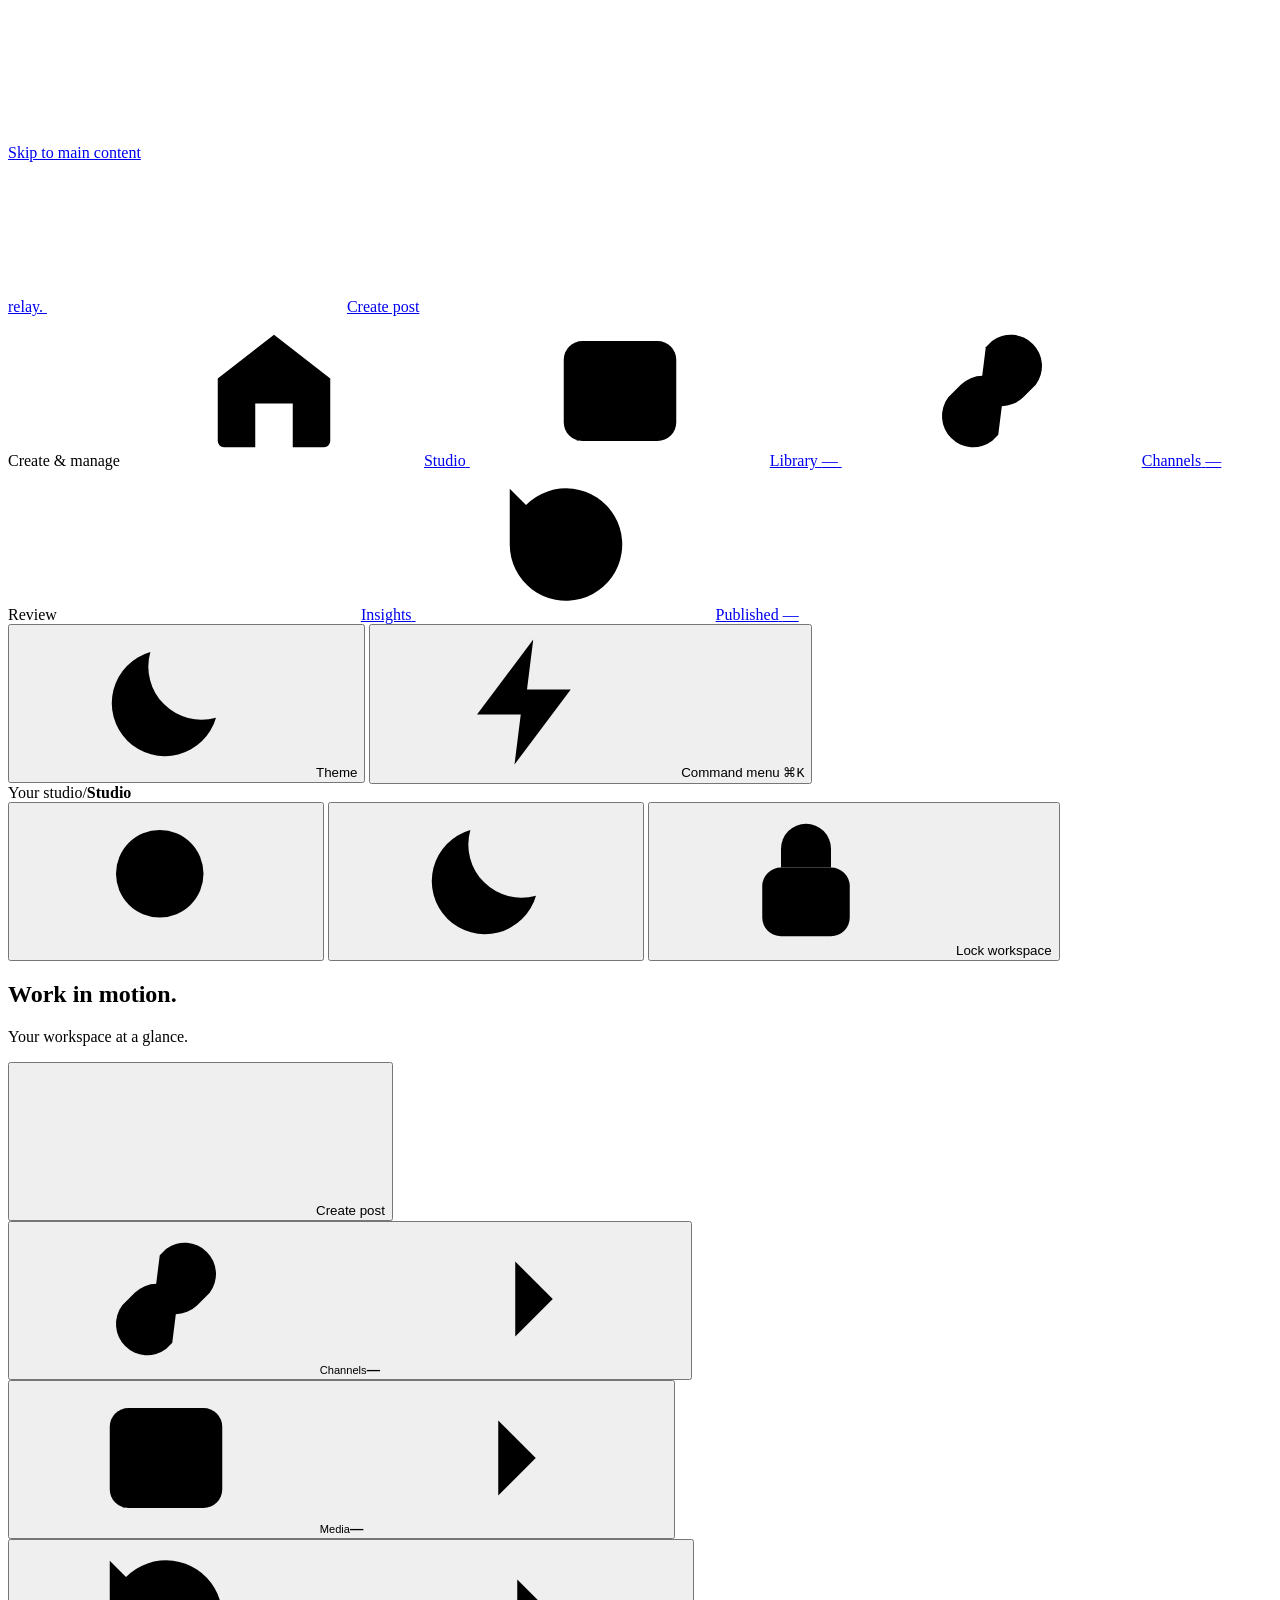
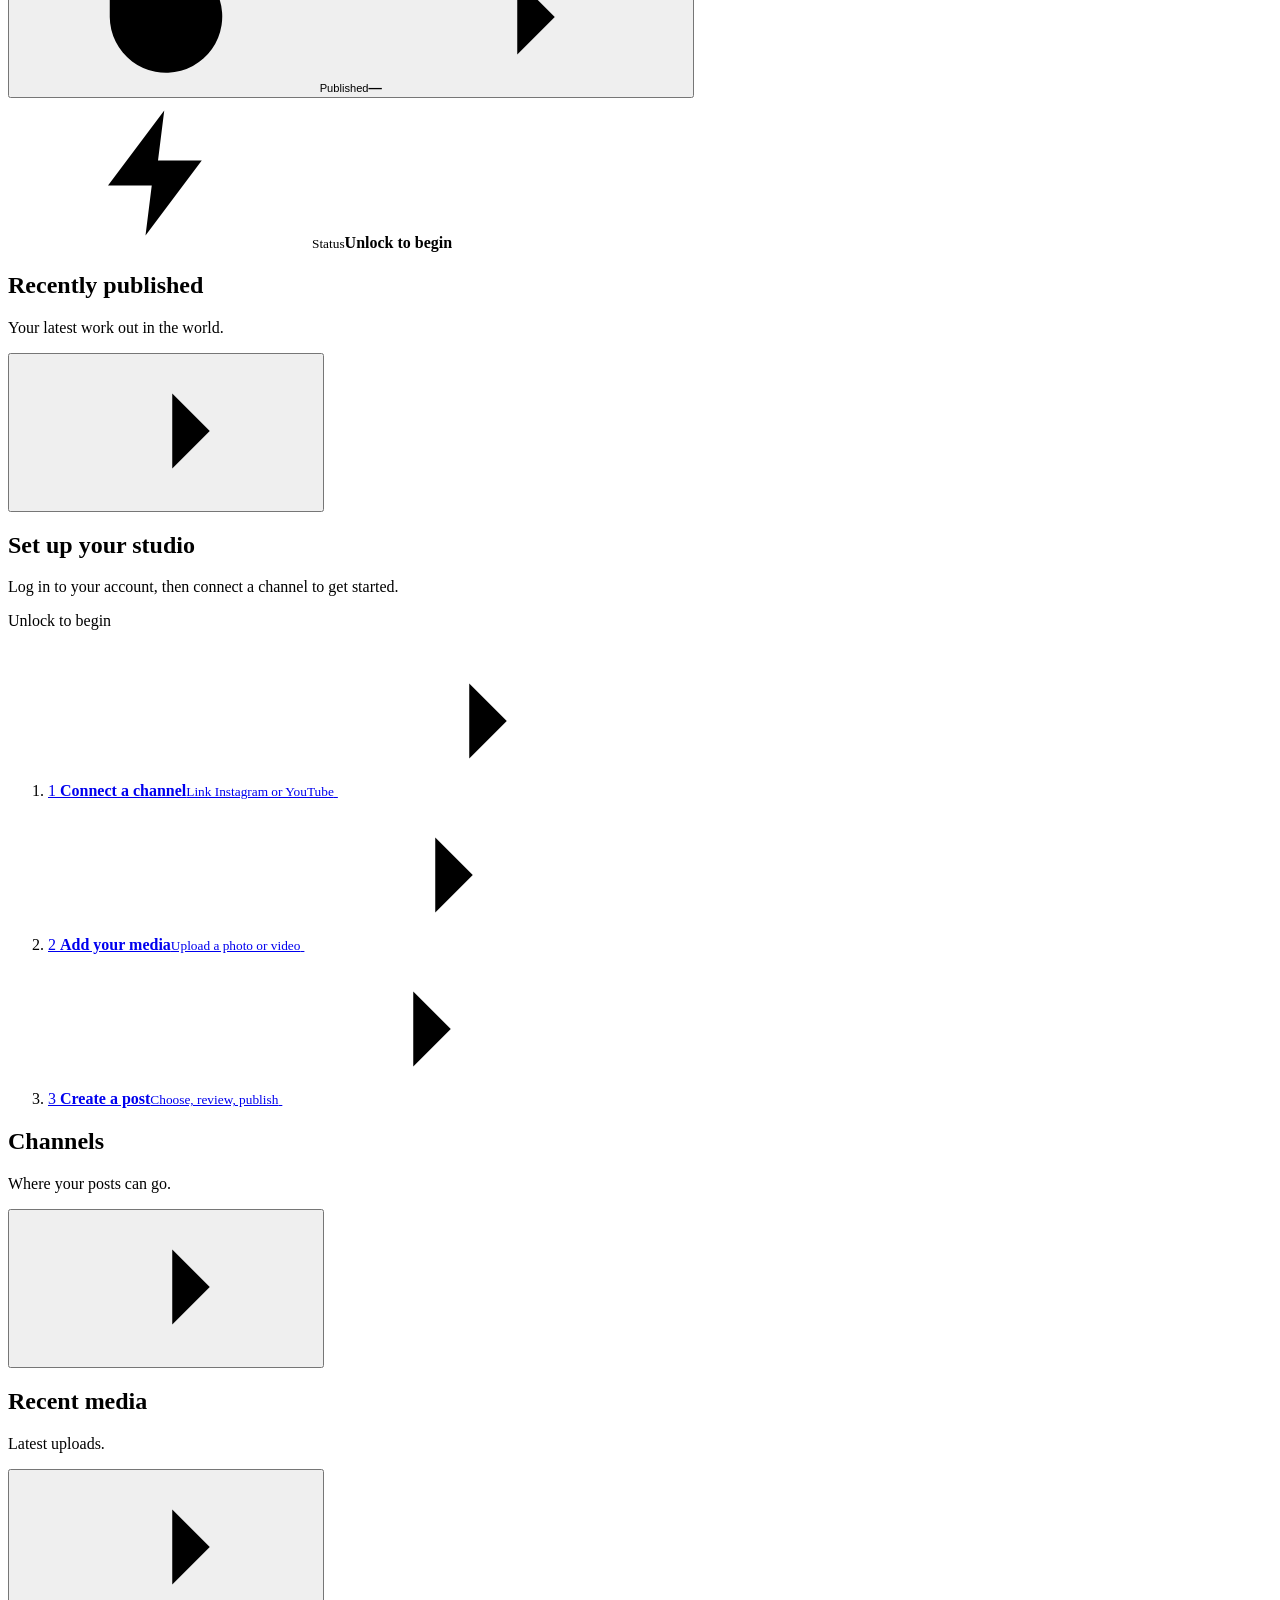
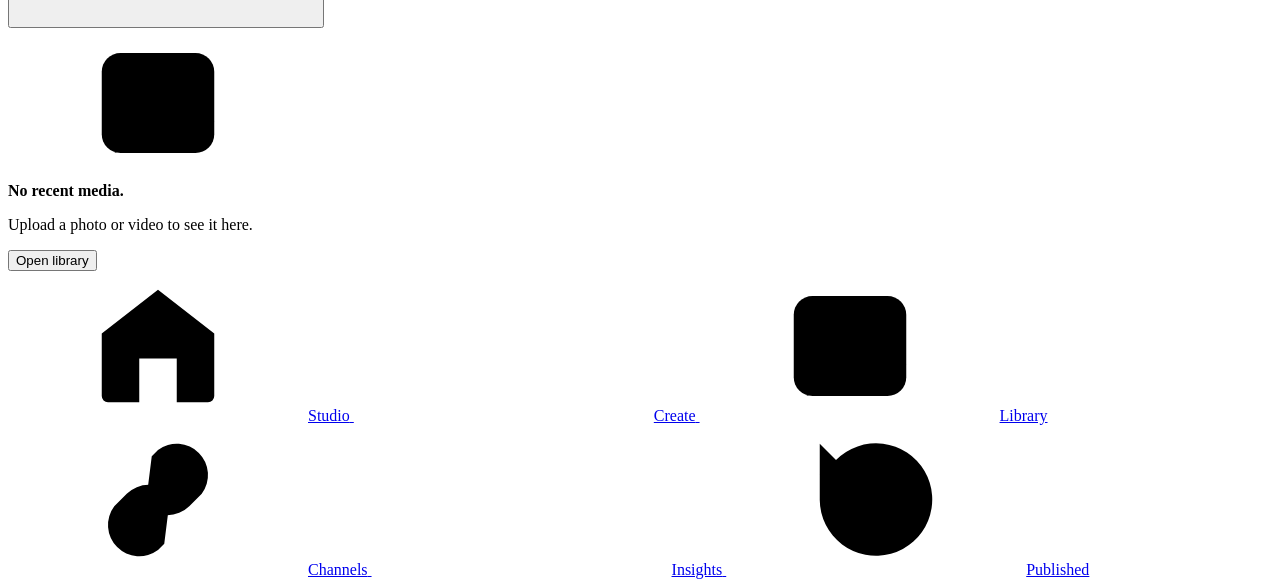
==== commit 04c39bb7: "Redesign Relay workspace and onboarding UI" ====
--- a/relay/static/index.html
+++ b/relay/static/index.html
@@ -1,16 +1,14 @@
 <!doctype html>
-<html lang="en">
+<html lang="en" data-theme="light">
 <head>
   <meta charset="utf-8">
   <meta name="viewport" content="width=device-width, initial-scale=1">
-  <meta name="theme-color" content="#09090b">
-  <meta name="description" content="Relay — connect your channels, keep your media, and publish from one place.">
-  <title>Home · Relay</title>
+  <meta name="theme-color" content="#f3f0e7">
+  <meta name="description" content="Relay is a publishing studio for your Instagram and YouTube channels, media, and post performance.">
+  <title>Studio · Relay</title>
   <link rel="icon" href="/static/favicon.svg" type="image/svg+xml">
   <link rel="stylesheet" href="/static/styles.css">
-  <link rel="stylesheet" href="/static/account.css">
-  <script>try { document.documentElement.dataset.theme = localStorage.getItem("relay-theme") || "dark"; } catch { document.documentElement.dataset.theme = "dark"; }</script>
-  <script src="/static/app.js" type="module"></script>
+  <script>try { document.documentElement.dataset.theme = localStorage.getItem("relay-theme") || "light"; } catch { document.documentElement.dataset.theme = "light"; }</script>
 </head>
 <body>
   <a class="skip-link" href="#main-content">Skip to main content</a>
@@ -57,11 +55,12 @@
       </a>
 
       <nav class="rail-nav" aria-label="Workspace">
+        <span class="nav-section-label">Create & manage</span>
         <a class="nav-item" href="#overview" data-nav="overview" aria-current="page">
-          <svg class="icon"><use href="#i-home"/></svg><span>Overview</span>
+          <svg class="icon"><use href="#i-home"/></svg><span>Studio</span>
         </a>
         <a class="nav-item" href="#content" data-nav="content">
-          <svg class="icon"><use href="#i-media"/></svg><span>Media</span>
+          <svg class="icon"><use href="#i-media"/></svg><span>Library</span>
           <span class="nav-count" id="content-nav-count">—</span>
         </a>
         <a class="nav-item" href="#connections" data-nav="connections">
@@ -69,11 +68,12 @@
           <span class="nav-count" id="nav-count">—</span>
         </a>
         <div class="nav-divider" role="presentation"></div>
+        <span class="nav-section-label">Review</span>
         <a class="nav-item" href="#analytics" data-nav="analytics">
-          <svg class="icon"><use href="#i-chart"/></svg><span>Analytics</span>
+          <svg class="icon"><use href="#i-chart"/></svg><span>Insights</span>
         </a>
         <a class="nav-item" href="#history" data-nav="history">
-          <svg class="icon"><use href="#i-history"/></svg><span>History</span>
+          <svg class="icon"><use href="#i-history"/></svg><span>Published</span>
           <span class="nav-count" id="history-nav-count">—</span>
         </a>
       </nav>
@@ -98,7 +98,7 @@
             <select id="workspace-select" aria-label="Active workspace"></select>
             <button id="new-workspace" type="button" aria-label="Create a workspace">+ New</button>
           </div>
-          <span>Workspace</span><span class="breadcrumb-separator">/</span><strong id="breadcrumb-label">Overview</strong>
+          <span>Your studio</span><span class="breadcrumb-separator">/</span><strong id="breadcrumb-label">Studio</strong>
         </div>
         <div class="topbar-actions">
           <span class="visually-hidden" id="account-label"></span>
@@ -121,7 +121,7 @@
         <!-- ── Home ─────────────────────────────────────────────── -->
         <section class="page-view" id="overview-view" data-page-view="overview">
           <div class="page-intro">
-            <div><h1>Overview</h1><p id="overview-readiness-detail">Your workspace at a glance.</p></div>
+            <div><h1>Work in motion.</h1><p id="overview-readiness-detail">Your workspace at a glance.</p></div>
             <div class="intro-actions">
               <button class="button button-primary" id="overview-primary-action" type="button"><svg class="icon"><use href="#i-plus"/></svg><span>Create post</span></button>
             </div>
@@ -153,7 +153,7 @@
             <div class="home-main">
               <section class="card" aria-labelledby="overview-posts-title">
                 <div class="card-head">
-                  <div><h2 id="overview-posts-title">Recent posts</h2><p>Latest publishing activity.</p></div>
+                  <div><h2 id="overview-posts-title">Recently published</h2><p>Your latest work out in the world.</p></div>
                   <button class="icon-button icon-button-sm" type="button" data-nav="history" aria-label="Open post history"><svg class="icon"><use href="#i-arrow"/></svg></button>
                 </div>
                 <div id="overview-posts" class="mini-posts"></div>
@@ -162,7 +162,7 @@
               <section class="card" id="workflow-card" aria-labelledby="workflow-title">
                 <div class="card-head">
                   <div>
-                    <h2 id="workflow-title">Get set up</h2>
+                    <h2 id="workflow-title">Set up your studio</h2>
                     <p id="workflow-description">Log in to your account, then connect a channel to get started.</p>
                   </div>
                   <span class="pill" id="workflow-status">Unlock to begin</span>
@@ -226,11 +226,11 @@
 
         <!-- ── Create ───────────────────────────────────────────── -->
         <section class="page-view" id="publish-view" data-page-view="publish" hidden>
-          <div class="page-intro composer-page-heading"><div><h1>Create a post</h1></div></div>
+          <div class="page-intro composer-page-heading"><div><h1>Build your next post.</h1><p>Choose where it goes, shape the details, then review before you publish.</p></div></div>
 
           <form id="publish-form" class="composer-form">
             <section class="composer-channel-strip" aria-labelledby="composer-destinations-title">
-              <div class="composer-strip-label"><h2 id="composer-destinations-title">Channels</h2><span id="selected-account-count">0 selected</span></div>
+              <div class="composer-strip-label"><h2 id="composer-destinations-title">Send to</h2><span id="selected-account-count">0 selected</span></div>
               <div id="composer-destinations" class="profile-pills" role="group" aria-label="Publishing channels"></div>
               <p id="composer-channel-hint" class="composer-hint">Choose at least one account.</p>
             </section>
@@ -325,7 +325,7 @@
 
         <!-- ── Channels ─────────────────────────────────────────── -->
         <section class="page-view" id="connections-view" data-page-view="connections" hidden>
-          <div class="page-intro"><div><h1>Channels</h1></div></div>
+          <div class="page-intro"><div><h1>Your channels.</h1><p>Connect the accounts you publish from and manage access in one place.</p></div></div>
 
           <section class="card" aria-labelledby="accounts-heading">
             <div class="card-head">
@@ -371,7 +371,7 @@
         <!-- ── Media ────────────────────────────────────────────── -->
         <section class="page-view" id="content-view" data-page-view="content" hidden>
           <div class="page-intro">
-            <div><h1>Media</h1></div>
+            <div><h1>Media library.</h1><p>Keep the photos and videos for your next post close at hand.</p></div>
             <div class="intro-actions">
               <button class="button button-primary" id="content-upload-trigger" type="button"><svg class="icon"><use href="#i-plus"/></svg> Upload media</button>
             </div>
@@ -381,7 +381,7 @@
             <div class="media-main">
               <div class="card-head card-head-flush">
                 <div>
-                  <h2>Library <span class="count-pill" id="content-count">0</span></h2>
+                  <h2>Your files <span class="count-pill" id="content-count">0</span></h2>
                   <p id="content-storage-hint">Files are stored in your workspace media library.</p>
                 </div>
                 <button class="button button-quiet button-sm" id="reload-content" type="button">
@@ -403,8 +403,8 @@
         <section class="page-view" id="analytics-view" data-page-view="analytics" hidden>
           <div class="page-intro">
             <div>
-              <h1>Analytics</h1>
-              <p>How your channels and recent posts are doing.</p>
+              <h1>Performance.</h1>
+              <p>A closer look at your channels and the work you’ve shared.</p>
             </div>
             <div class="intro-actions">
               <label class="visually-hidden" for="analytics-range">Reporting period</label>
@@ -441,7 +441,7 @@
         <!-- ── History ──────────────────────────────────────────── -->
         <section class="page-view" id="history-view" data-page-view="history" hidden>
           <div class="page-intro">
-            <div><h1>History</h1></div>
+            <div><h1>Publishing log.</h1><p>Published posts, saved drafts, and destinations that need a second look.</p></div>
             <div class="intro-actions">
               <button class="button button-ghost" id="refresh-history" type="button">
                 <svg class="icon"><use href="#i-refresh"/></svg> Refresh
@@ -480,22 +480,22 @@
 
   <nav class="mobile-nav" aria-label="Workspace">
     <a class="nav-item mobile-nav-item" href="#overview" data-nav="overview" aria-current="page">
-      <svg class="icon"><use href="#i-home"/></svg><span>Overview</span>
+      <svg class="icon"><use href="#i-home"/></svg><span>Studio</span>
     </a>
     <a class="nav-item mobile-nav-item" href="#publish" data-nav="publish">
       <svg class="icon"><use href="#i-plus"/></svg><span>Create</span>
     </a>
     <a class="nav-item mobile-nav-item" href="#content" data-nav="content">
-      <svg class="icon"><use href="#i-media"/></svg><span>Media</span>
+      <svg class="icon"><use href="#i-media"/></svg><span>Library</span>
     </a>
     <a class="nav-item mobile-nav-item" href="#connections" data-nav="connections">
       <svg class="icon"><use href="#i-link"/></svg><span>Channels</span>
     </a>
     <a class="nav-item mobile-nav-item" href="#analytics" data-nav="analytics">
-      <svg class="icon"><use href="#i-chart"/></svg><span>Analytics</span>
+      <svg class="icon"><use href="#i-chart"/></svg><span>Insights</span>
     </a>
     <a class="nav-item mobile-nav-item" href="#history" data-nav="history">
-      <svg class="icon"><use href="#i-history"/></svg><span>History</span>
+      <svg class="icon"><use href="#i-history"/></svg><span>Published</span>
     </a>
   </nav>
 
@@ -628,5 +628,16 @@
   </template>
 
   <noscript><div class="noscript">Relay needs JavaScript to manage your channels.</div></noscript>
+  <!-- These classic scripts share page state; preserve their order. app.js starts the app last. -->
+  <script src="/static/app/core.js"></script>
+  <script src="/static/app/shell.js"></script>
+  <script src="/static/app/overview.js"></script>
+  <script src="/static/app/composer.js"></script>
+  <script src="/static/app/content.js"></script>
+  <script src="/static/app/history.js"></script>
+  <script src="/static/app/connect.js"></script>
+  <script src="/static/app/publishing.js"></script>
+  <script src="/static/app/commands.js"></script>
+  <script type="module" src="/static/app.js"></script>
 </body>
 </html>
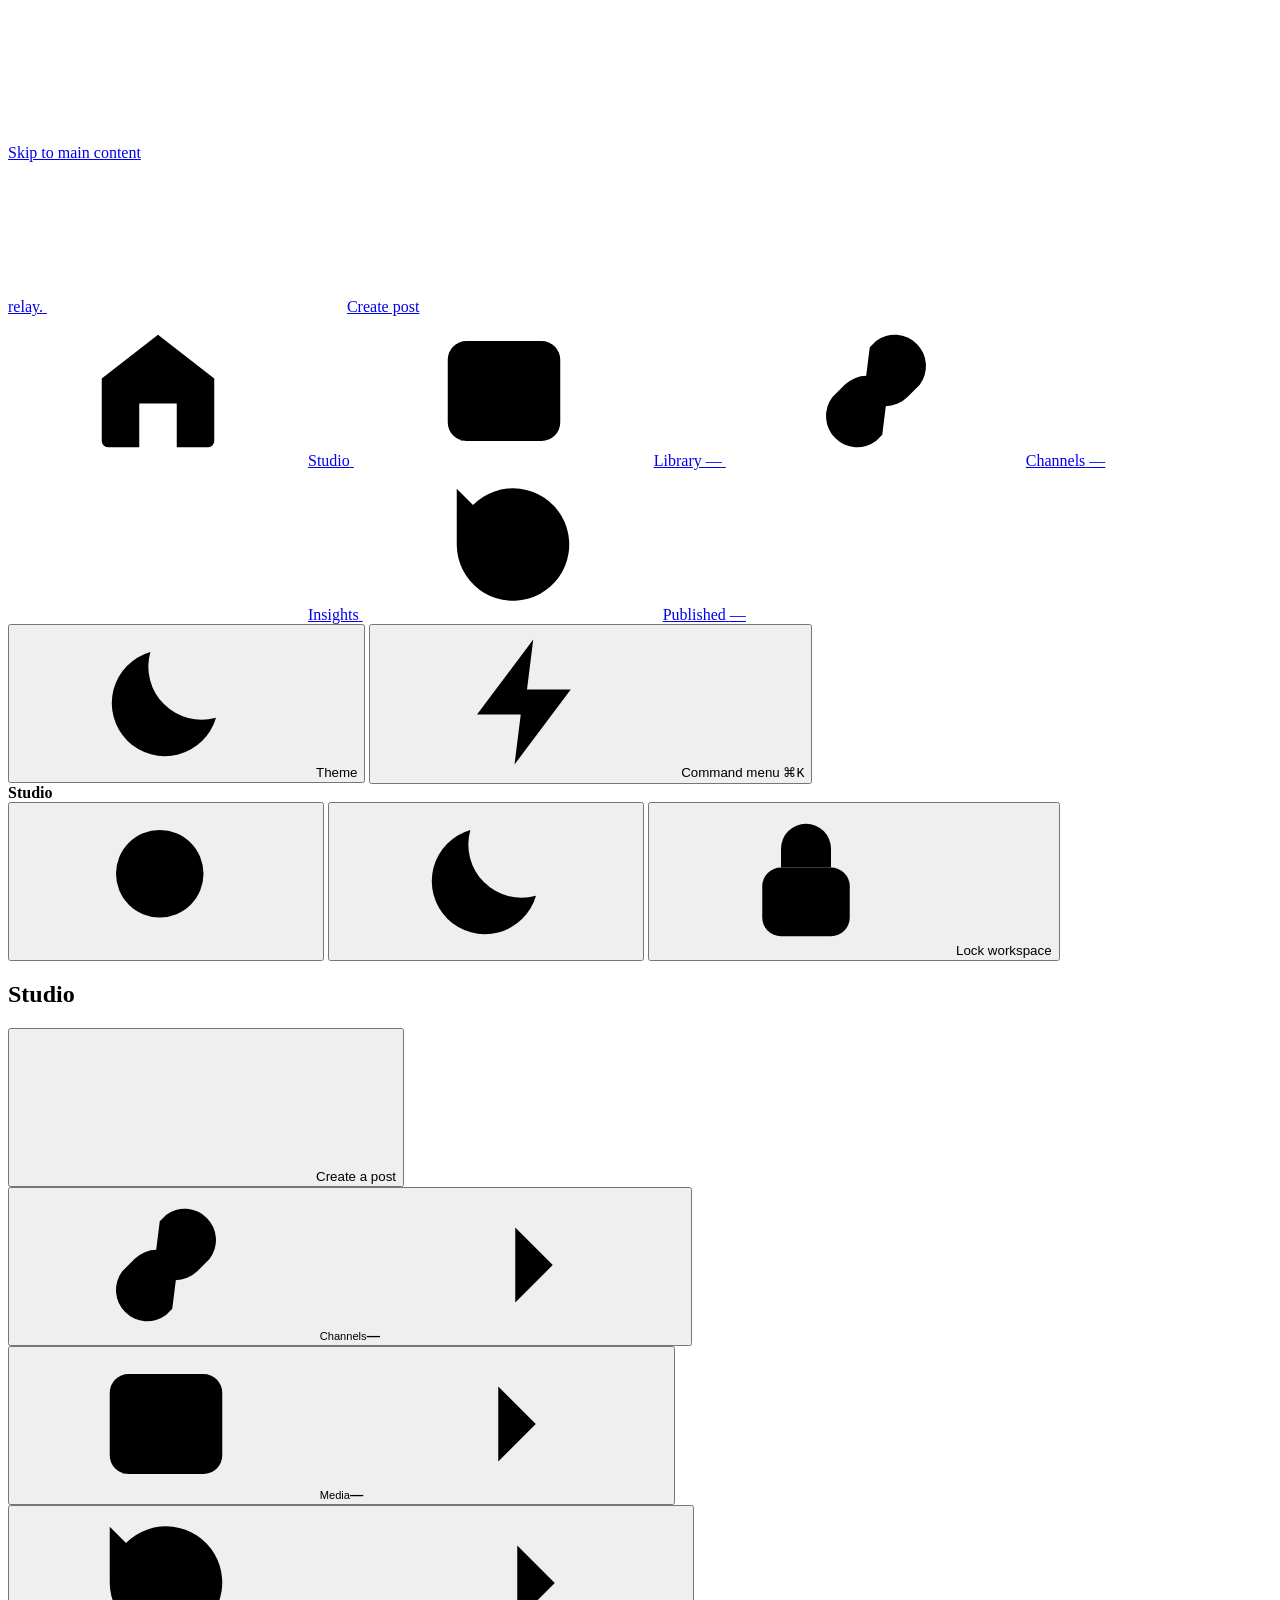
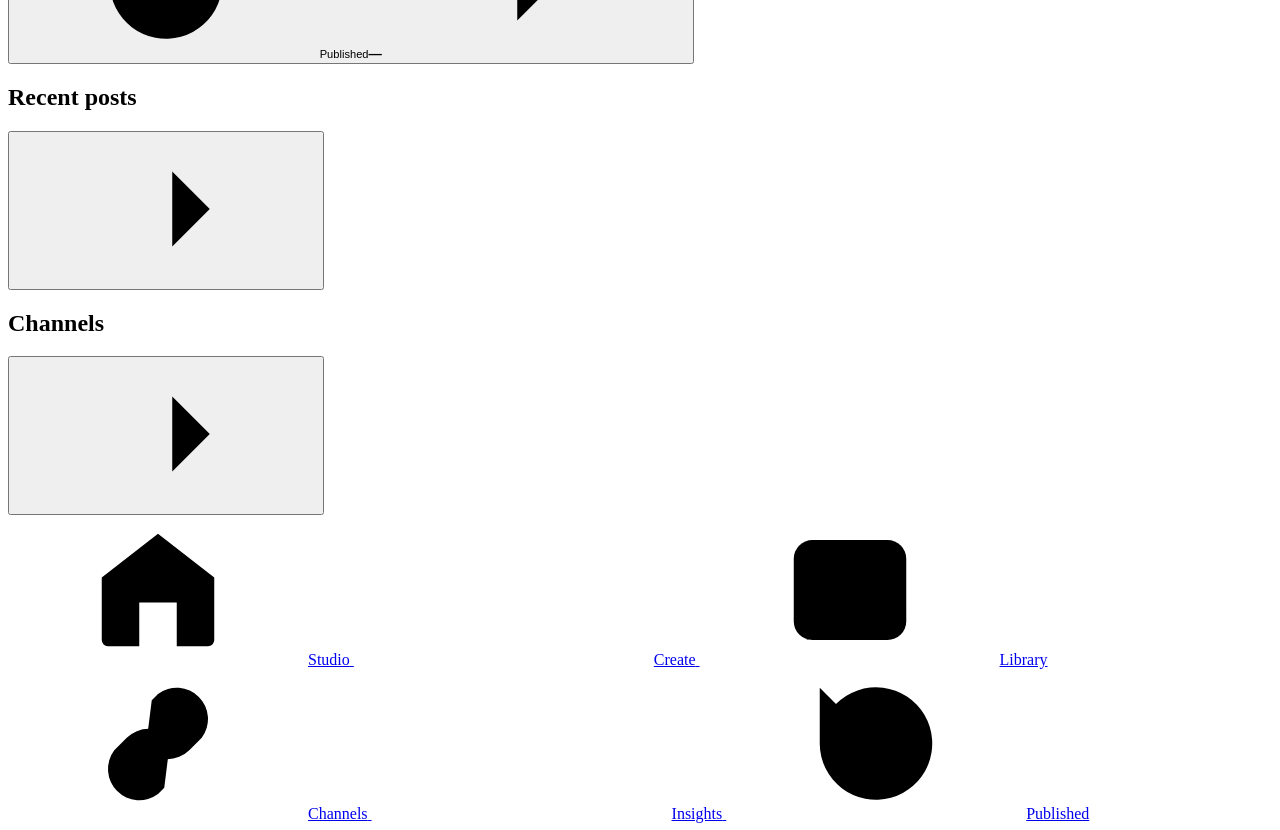
==== commit 2e2d680d: "Improve Relay readability and simplify UI" ====
--- a/relay/static/index.html
+++ b/relay/static/index.html
@@ -55,7 +55,6 @@
       </a>
 
       <nav class="rail-nav" aria-label="Workspace">
-        <span class="nav-section-label">Create & manage</span>
         <a class="nav-item" href="#overview" data-nav="overview" aria-current="page">
           <svg class="icon"><use href="#i-home"/></svg><span>Studio</span>
         </a>
@@ -68,7 +67,6 @@
           <span class="nav-count" id="nav-count">—</span>
         </a>
         <div class="nav-divider" role="presentation"></div>
-        <span class="nav-section-label">Review</span>
         <a class="nav-item" href="#analytics" data-nav="analytics">
           <svg class="icon"><use href="#i-chart"/></svg><span>Insights</span>
         </a>
@@ -98,7 +96,7 @@
             <select id="workspace-select" aria-label="Active workspace"></select>
             <button id="new-workspace" type="button" aria-label="Create a workspace">+ New</button>
           </div>
-          <span>Your studio</span><span class="breadcrumb-separator">/</span><strong id="breadcrumb-label">Studio</strong>
+          <strong id="breadcrumb-label">Studio</strong>
         </div>
         <div class="topbar-actions">
           <span class="visually-hidden" id="account-label"></span>
@@ -121,9 +119,9 @@
         <!-- ── Home ─────────────────────────────────────────────── -->
         <section class="page-view" id="overview-view" data-page-view="overview">
           <div class="page-intro">
-            <div><h1>Work in motion.</h1><p id="overview-readiness-detail">Your workspace at a glance.</p></div>
+            <div><h1>Studio</h1></div>
             <div class="intro-actions">
-              <button class="button button-primary" id="overview-primary-action" type="button"><svg class="icon"><use href="#i-plus"/></svg><span>Create post</span></button>
+              <button class="button button-primary" id="overview-primary-action" type="button"><svg class="icon"><use href="#i-plus"/></svg><span>Create a post</span></button>
             </div>
           </div>
 
@@ -143,49 +141,17 @@
               <span class="stat-body"><small>Published</small><strong id="overview-history-count">—</strong></span>
               <svg class="icon stat-go"><use href="#i-chevron"/></svg>
             </button>
-            <div class="stat-tile stat-readiness">
-              <span class="stat-icon"><svg class="icon"><use href="#i-zap"/></svg></span>
-              <span class="stat-body"><small>Status</small><strong id="overview-readiness">Unlock to begin</strong></span>
-            </div>
           </div>
 
           <div class="home-grid">
             <div class="home-main">
               <section class="card" aria-labelledby="overview-posts-title">
                 <div class="card-head">
-                  <div><h2 id="overview-posts-title">Recently published</h2><p>Your latest work out in the world.</p></div>
+                  <div><h2 id="overview-posts-title">Recent posts</h2></div>
                   <button class="icon-button icon-button-sm" type="button" data-nav="history" aria-label="Open post history"><svg class="icon"><use href="#i-arrow"/></svg></button>
                 </div>
                 <div id="overview-posts" class="mini-posts"></div>
               </section>
-
-              <section class="card" id="workflow-card" aria-labelledby="workflow-title">
-                <div class="card-head">
-                  <div>
-                    <h2 id="workflow-title">Set up your studio</h2>
-                    <p id="workflow-description">Log in to your account, then connect a channel to get started.</p>
-                  </div>
-                  <span class="pill" id="workflow-status">Unlock to begin</span>
-                </div>
-                <ol class="checklist">
-                  <li><a class="check-row" href="#connections" data-nav="connections" data-flow-step="channels">
-                    <span class="flow-number">1</span>
-                    <span class="check-copy"><strong>Connect a channel</strong><small>Link Instagram or YouTube</small></span>
-                    <svg class="icon"><use href="#i-chevron"/></svg>
-                  </a></li>
-                  <li><a class="check-row" href="#content" data-nav="content" data-flow-step="media">
-                    <span class="flow-number">2</span>
-                    <span class="check-copy"><strong>Add your media</strong><small>Upload a photo or video</small></span>
-                    <svg class="icon"><use href="#i-chevron"/></svg>
-                  </a></li>
-                  <li><a class="check-row" href="#publish" data-nav="publish" data-flow-step="publish">
-                    <span class="flow-number">3</span>
-                    <span class="check-copy"><strong>Create a post</strong><small>Choose, review, publish</small></span>
-                    <svg class="icon"><use href="#i-chevron"/></svg>
-                  </a></li>
-                </ol>
-              </section>
-
             </div>
 
             <div class="home-side">
@@ -193,7 +159,6 @@
                 <div class="card-head">
                   <div>
                     <h2 id="channels-card-title">Channels</h2>
-                    <p>Where your posts can go.</p>
                   </div>
                   <button class="icon-button icon-button-sm" type="button" data-nav="connections" aria-label="Manage channels">
                     <svg class="icon"><use href="#i-arrow"/></svg>
@@ -201,38 +166,18 @@
                 </div>
                 <div id="overview-channel-list" class="channel-list"></div>
               </section>
-
-              <section class="card" aria-labelledby="overview-library-heading">
-                <div class="card-head">
-                  <div>
-                    <h2 id="overview-library-heading">Recent media</h2>
-                    <p>Latest uploads.</p>
-                  </div>
-                  <button class="icon-button icon-button-sm" type="button" data-nav="content" aria-label="Open media library">
-                    <svg class="icon"><use href="#i-arrow"/></svg>
-                  </button>
-                </div>
-                <div id="overview-media-empty" class="empty-inline">
-                  <span class="empty-inline-icon"><svg class="icon"><use href="#i-media"/></svg></span>
-                  <div><strong id="overview-media-empty-title">No recent media.</strong><p id="overview-media-empty-description">Upload a photo or video to see it here.</p></div>
-                  <button class="button button-ghost button-sm" type="button" data-nav="content">Open library</button>
-                </div>
-                <div id="overview-media-list" class="media-grid media-grid-compact" hidden></div>
-              </section>
-
             </div>
           </div>
         </section>
 
         <!-- ── Create ───────────────────────────────────────────── -->
         <section class="page-view" id="publish-view" data-page-view="publish" hidden>
-          <div class="page-intro composer-page-heading"><div><h1>Build your next post.</h1><p>Choose where it goes, shape the details, then review before you publish.</p></div></div>
+          <div class="page-intro composer-page-heading"><div><h1>Create a post</h1></div></div>
 
           <form id="publish-form" class="composer-form">
             <section class="composer-channel-strip" aria-labelledby="composer-destinations-title">
               <div class="composer-strip-label"><h2 id="composer-destinations-title">Send to</h2><span id="selected-account-count">0 selected</span></div>
               <div id="composer-destinations" class="profile-pills" role="group" aria-label="Publishing channels"></div>
-              <p id="composer-channel-hint" class="composer-hint">Choose at least one account.</p>
             </section>
 
             <div class="composer" id="composer-workspace">
@@ -274,7 +219,7 @@
 
                 <section id="publish-results-section" class="results-section" aria-labelledby="publish-results-title" hidden>
                   <div class="card-head">
-                    <div><h2 id="publish-results-title">Delivery status</h2><p>Publishing results by channel.</p></div>
+                  <div><h2 id="publish-results-title">Delivery status</h2><p id="composer-progress-detail">Publishing results by channel.</p></div>
                     <div class="head-actions">
                       <button class="button button-quiet button-sm" id="instagram-check-all" type="button" hidden>Check now</button>
                       <button class="button button-secondary button-sm" id="instagram-publish-ready" type="button" hidden>Publish ready</button>
@@ -317,21 +262,20 @@
             </div>
           </form>
           <dialog id="media-picker-dialog" class="drawer" aria-labelledby="composer-media-title">
-            <div class="drawer-head"><div><h2 id="composer-media-title">Select media</h2><p id="composer-media-hint">Choose one item to attach.</p></div><button class="icon-button" type="button" data-close="media-picker-dialog" aria-label="Close media library"><svg class="icon"><use href="#i-close"/></svg></button></div>
-            <div id="composer-media-empty" class="empty-inline"><span class="empty-inline-icon"><svg class="icon"><use href="#i-media"/></svg></span><div><strong id="composer-media-empty-title">Your media will appear here.</strong><p id="composer-media-empty-copy">Choose a photo or video from the library.</p></div><button class="button button-ghost button-sm" id="composer-media-action" type="button">Open media library</button></div>
+            <div class="drawer-head"><div><h2 id="composer-media-title">Select media</h2></div><button class="icon-button" type="button" data-close="media-picker-dialog" aria-label="Close media library"><svg class="icon"><use href="#i-close"/></svg></button></div>
+            <div id="composer-media-empty" class="empty-inline"><span class="empty-inline-icon"><svg class="icon"><use href="#i-media"/></svg></span><div><strong id="composer-media-empty-title">Your media will appear here.</strong></div><button class="button button-ghost button-sm" id="composer-media-action" type="button">Open media library</button></div>
             <div id="composer-media-grid" class="picker-grid" hidden></div>
           </dialog>
         </section>
 
         <!-- ── Channels ─────────────────────────────────────────── -->
         <section class="page-view" id="connections-view" data-page-view="connections" hidden>
-          <div class="page-intro"><div><h1>Your channels.</h1><p>Connect the accounts you publish from and manage access in one place.</p></div></div>
+          <div class="page-intro"><div><h1>Channels</h1></div></div>
 
           <section class="card" aria-labelledby="accounts-heading">
             <div class="card-head">
               <div>
                 <h2 id="accounts-heading">Connected <span class="count-pill" id="account-count">—</span></h2>
-                <p>Your connected accounts.</p>
               </div>
               <button class="button button-quiet button-sm" id="reload-accounts" type="button">
                 <svg class="icon"><use href="#i-refresh"/></svg> Refresh
@@ -341,7 +285,6 @@
             <div id="empty-state" class="empty-state">
               <span class="empty-state-icon"><svg class="icon"><use href="#i-link"/></svg></span>
               <h3 id="empty-title">No channels connected yet</h3>
-              <p id="empty-description">Log in to your account to view or connect an account.</p>
               <button class="button button-secondary empty-connect" id="empty-connect" type="button">Log in</button>
             </div>
           </section>
@@ -350,7 +293,6 @@
             <div class="card-head">
               <div>
                 <h2 id="platform-heading">Add a channel</h2>
-                <p>Multiple accounts per platform are supported.</p>
               </div>
             </div>
             <div class="channel-connect-list">
@@ -371,7 +313,7 @@
         <!-- ── Media ────────────────────────────────────────────── -->
         <section class="page-view" id="content-view" data-page-view="content" hidden>
           <div class="page-intro">
-            <div><h1>Media library.</h1><p>Keep the photos and videos for your next post close at hand.</p></div>
+            <div><h1>Library</h1></div>
             <div class="intro-actions">
               <button class="button button-primary" id="content-upload-trigger" type="button"><svg class="icon"><use href="#i-plus"/></svg> Upload media</button>
             </div>
@@ -382,7 +324,7 @@
               <div class="card-head card-head-flush">
                 <div>
                   <h2>Your files <span class="count-pill" id="content-count">0</span></h2>
-                  <p id="content-storage-hint">Files are stored in your workspace media library.</p>
+                  <p id="content-storage-hint"></p>
                 </div>
                 <button class="button button-quiet button-sm" id="reload-content" type="button">
                   <svg class="icon"><use href="#i-refresh"/></svg> Refresh
@@ -391,7 +333,7 @@
               <div id="content-empty" class="empty-state empty-state-flat">
                 <span class="empty-state-icon"><svg class="icon"><use href="#i-media"/></svg></span>
                 <h3 id="content-empty-title">Your media will appear here.</h3>
-                <p id="content-empty-description">Upload a photo or video to get started.</p>
+                <p id="content-empty-description" hidden></p>
                 <button class="button button-secondary" id="content-empty-action" type="button">Upload media</button>
               </div>
               <div id="content-list" class="media-grid" hidden></div>
@@ -402,10 +344,7 @@
         <!-- ── Analytics ────────────────────────────────────────── -->
         <section class="page-view" id="analytics-view" data-page-view="analytics" hidden>
           <div class="page-intro">
-            <div>
-              <h1>Performance.</h1>
-              <p>A closer look at your channels and the work you’ve shared.</p>
-            </div>
+            <div><h1>Insights</h1></div>
             <div class="intro-actions">
               <label class="visually-hidden" for="analytics-range">Reporting period</label>
               <select id="analytics-range">
@@ -421,27 +360,27 @@
 
           <div id="analytics-locked" class="message-block">
             <span class="message-icon"><svg class="icon"><use href="#i-lock"/></svg></span>
-            <div><strong>Unlock to view analytics.</strong><p>Connect a channel to load its metrics.</p></div>
+            <div><strong>Sign in to view insights</strong></div>
             <button class="button button-primary" id="analytics-unlock" type="button">Log in</button>
           </div>
           <div id="analytics-loading" class="message-block" role="status" hidden>
             <span class="spinner" aria-hidden="true"></span>
-            <div><strong>Loading channel data…</strong><p>Fetching the latest metrics.</p></div>
+            <div><strong>Loading insights…</strong></div>
           </div>
           <div id="analytics-error" class="message-block message-error" role="alert" hidden></div>
           <div id="analytics-empty" class="message-block" hidden>
             <span class="message-icon"><svg class="icon"><use href="#i-link"/></svg></span>
-            <div><strong>Connect a channel to see analytics.</strong><p>Performance data appears once a channel is linked.</p></div>
+            <div><strong>No channel insights yet</strong></div>
             <button class="button button-ghost" type="button" data-nav="connections">Connect a channel</button>
           </div>
           <div id="analytics-list" class="analytics-grid" hidden></div>
-          <p class="footnote">YouTube metrics come from YouTube Analytics. Instagram shows likes and comments on posts published in the selected period; reach and impressions are not included.</p>
+          <p class="footnote">Instagram metrics cover likes and comments on posts published in this period. Reach and impressions aren’t available.</p>
         </section>
 
         <!-- ── History ──────────────────────────────────────────── -->
         <section class="page-view" id="history-view" data-page-view="history" hidden>
           <div class="page-intro">
-            <div><h1>Publishing log.</h1><p>Published posts, saved drafts, and destinations that need a second look.</p></div>
+            <div><h1>Published</h1></div>
             <div class="intro-actions">
               <button class="button button-ghost" id="refresh-history" type="button">
                 <svg class="icon"><use href="#i-refresh"/></svg> Refresh
@@ -451,12 +390,12 @@
 
           <div id="history-locked" class="message-block">
             <span class="message-icon"><svg class="icon"><use href="#i-lock"/></svg></span>
-            <div><strong>Unlock to view post history.</strong><p>Your publishing activity stays private.</p></div>
+            <div><strong>Sign in to view your posts</strong></div>
             <button class="button button-primary" id="history-unlock" type="button">Log in</button>
           </div>
           <div id="history-loading" class="message-block" role="status" hidden>
             <span class="spinner" aria-hidden="true"></span>
-            <div><strong>Loading history…</strong><p>Gathering posts published through Relay.</p></div>
+            <div><strong>Loading posts…</strong></div>
           </div>
           <div id="history-error" class="message-block message-error" role="alert" hidden></div>
           <div class="history-filters" role="tablist" aria-label="Filter post history">
@@ -468,7 +407,6 @@
           <div id="history-empty" class="empty-state" hidden>
             <span class="empty-state-icon"><svg class="icon"><use href="#i-history"/></svg></span>
             <h3>Nothing published yet</h3>
-            <p>Successful Instagram posts and YouTube uploads appear here.</p>
             <button class="button button-primary" type="button" data-nav="publish">Create a post</button>
           </div>
           <div id="history-list" class="history-list" role="list" hidden></div>
@@ -511,14 +449,13 @@
   </dialog>
 
   <dialog id="workspace-dialog" class="dialog" aria-labelledby="workspace-title">
-    <div class="dialog-top"><span class="dialog-icon">↗</span><button class="icon-button" data-close="workspace-dialog" type="button" aria-label="Close">×</button></div>
+    <div class="dialog-top"><span class="dialog-icon">＋</span><button class="icon-button" data-close="workspace-dialog" type="button" aria-label="Close">×</button></div>
     <h2 id="workspace-title">A space for your next project.</h2>
-    <p>Each workspace has its own channels, media library, and post history.</p>
     <form id="workspace-form">
       <label for="new-workspace-name">Workspace name</label>
       <input id="new-workspace-name" name="name" maxlength="80" placeholder="e.g. My brand" required>
       <p id="workspace-error" class="form-error" role="alert" hidden></p>
-      <button id="workspace-submit" class="button button-primary button-block" type="submit">Create workspace ↗</button>
+      <button id="workspace-submit" class="button button-primary button-block" type="submit">Create workspace</button>
     </form>
   </dialog>
 
@@ -528,7 +465,6 @@
       <button class="icon-button icon-button-sm" data-close="upload-dialog" type="button" aria-label="Close upload dialog"><svg class="icon"><use href="#i-close"/></svg></button>
     </div>
     <h2 id="content-upload-heading">Upload media</h2>
-    <p>Choose a JPEG photo or video to add it to your library.</p>
     <form id="content-upload-form">
       <label class="dropzone" for="content-file">
         <span class="dropzone-icon"><svg class="icon"><use href="#i-upload"/></svg></span>
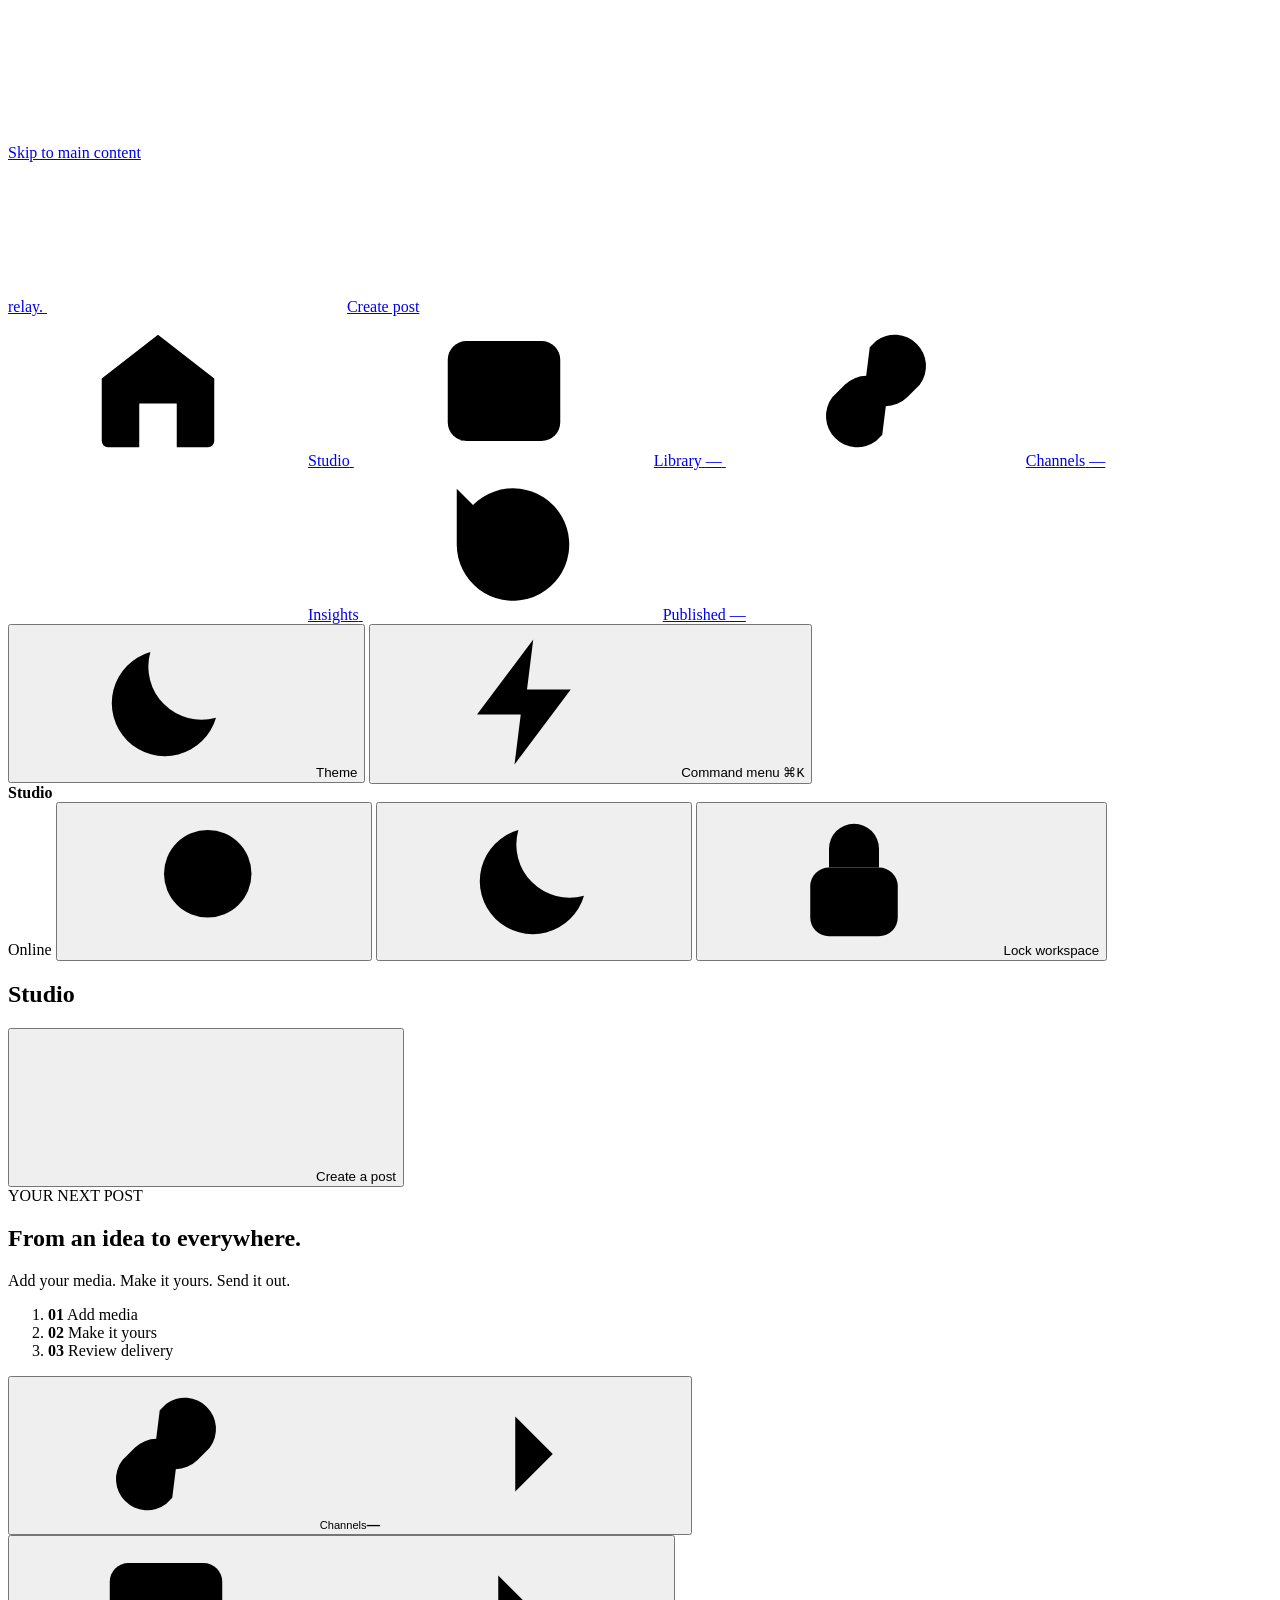
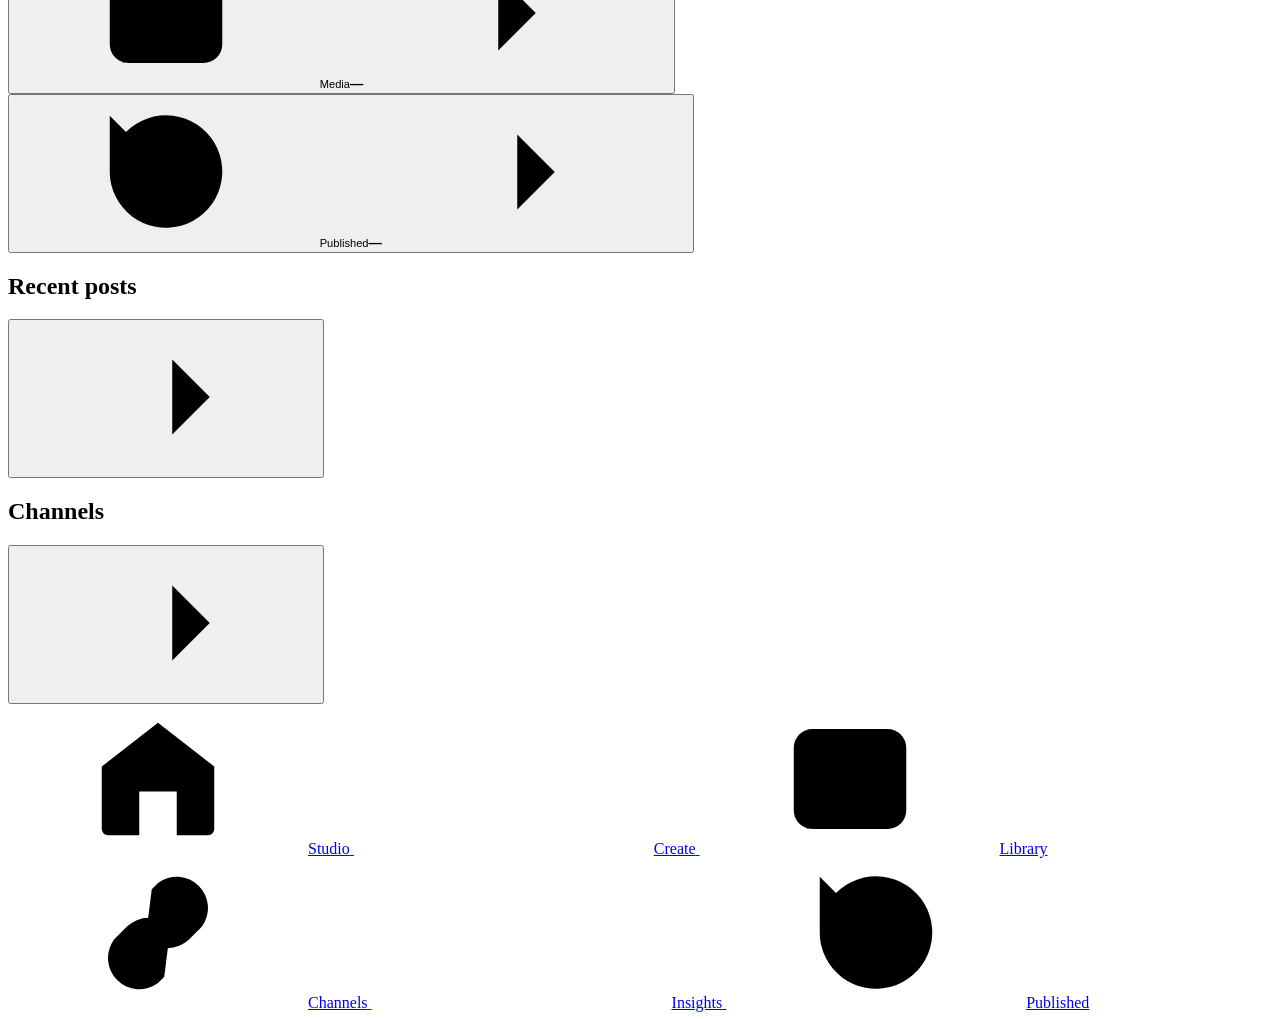
==== commit caf33ca4: "Redesign publishing journey with contextual setup and recovery" ====
--- a/relay/static/index.html
+++ b/relay/static/index.html
@@ -8,6 +8,7 @@
   <title>Studio · Relay</title>
   <link rel="icon" href="/static/favicon.svg" type="image/svg+xml">
   <link rel="stylesheet" href="/static/styles.css">
+  <link rel="stylesheet" href="/static/styles/journey.css">
   <script>try { document.documentElement.dataset.theme = localStorage.getItem("relay-theme") || "light"; } catch { document.documentElement.dataset.theme = "light"; }</script>
 </head>
 <body>
@@ -99,6 +100,7 @@
           <strong id="breadcrumb-label">Studio</strong>
         </div>
         <div class="topbar-actions">
+          <span id="connection-status" class="connection-status" role="status">Online</span>
           <span class="visually-hidden" id="account-label"></span>
           <button class="icon-button" id="palette-button" type="button" aria-label="Search and commands">
             <svg class="icon"><use href="#i-search"/></svg>
@@ -113,6 +115,7 @@
       </header>
 
       <main id="main-content">
+        <div id="journey-recovery" class="journey-recovery" role="alert" hidden></div>
         <div id="toasts" class="toasts" role="status" aria-live="polite"></div>
         <div id="global-drop-overlay" class="global-drop-overlay" hidden><span><svg class="icon"><use href="#i-upload"/></svg>Drop to add media</span></div>
 
@@ -124,6 +127,11 @@
               <button class="button button-primary" id="overview-primary-action" type="button"><svg class="icon"><use href="#i-plus"/></svg><span>Create a post</span></button>
             </div>
           </div>
+
+          <section class="journey-launch" aria-labelledby="journey-launch-title">
+            <div><span class="journey-eyebrow">YOUR NEXT POST</span><h2 id="journey-launch-title">From an idea to everywhere.</h2><p id="journey-launch-copy">Add your media. Make it yours. Send it out.</p></div>
+            <ol class="journey-route" aria-label="Publishing flow"><li><b>01</b> Add media</li><li><b>02</b> Make it yours</li><li><b>03</b> Review delivery</li></ol>
+          </section>
 
           <div class="stat-strip" aria-label="Workspace summary">
             <button class="stat-tile" type="button" data-nav="connections">
@@ -175,9 +183,12 @@
           <div class="page-intro composer-page-heading"><div><h1>Create a post</h1></div></div>
 
           <form id="publish-form" class="composer-form">
+            <ol class="journey-progress" aria-label="Post progress"><li id="journey-media">01 <span>Media</span></li><li id="journey-details">02 <span>Details & channels</span></li><li id="journey-delivery">03 <span>Delivery</span></li></ol>
+            <section id="composer-start" class="composer-start"><div><span class="journey-eyebrow">START WITH THE WORK</span><h2>A photo. A film. Your next post.</h2><p id="journey-media-copy">Choose a saved file or upload something new.</p></div><button id="journey-add-media" class="button button-secondary" type="button"><svg class="icon"><use href="#i-media"/></svg> Choose media</button></section>
             <section class="composer-channel-strip" aria-labelledby="composer-destinations-title">
               <div class="composer-strip-label"><h2 id="composer-destinations-title">Send to</h2><span id="selected-account-count">0 selected</span></div>
               <div id="composer-destinations" class="profile-pills" role="group" aria-label="Publishing channels"></div>
+              <button id="journey-add-channel" class="text-button" type="button">+ Add channel</button>
             </section>
 
             <div class="composer" id="composer-workspace">
@@ -195,7 +206,7 @@
                   </div>
                   <div id="youtube-details" class="platform-block" role="tabpanel" aria-labelledby="youtube-tab" hidden>
                     <div class="field-grid">
-                      <div class="field field-wide"><label for="youtube-publish-title">Video title</label><input id="youtube-publish-title" type="text" maxlength="100" placeholder="Add a title"></div>
+                      <div class="field field-wide"><label for="youtube-publish-title">YouTube title</label><input id="youtube-publish-title" type="text" maxlength="100" placeholder="Name your video" aria-describedby="youtube-title-hint"><small id="youtube-title-hint">Add a title of 1–100 characters to continue.</small></div>
                       <div class="field field-wide"><label for="youtube-publish-description">Description</label><textarea id="youtube-publish-description" maxlength="5000" rows="3" placeholder="Add a description"></textarea></div>
                       <div class="youtube-options">
                         <div class="field"><label for="youtube-publish-privacy">Visibility</label><select id="youtube-publish-privacy"><option value="private">Private</option><option value="unlisted">Unlisted</option><option value="public">Public</option></select></div>
@@ -237,6 +248,7 @@
                     <button class="button button-primary" id="publish-submit" type="submit" disabled><span>Publish to 0 channels</span><svg class="icon"><use href="#i-arrow"/></svg></button>
                   </div>
                 </div>
+                <p id="journey-next-step" class="journey-next-step" role="status"></p>
               </div>
 
               <aside class="composer-side" aria-label="Live preview">
@@ -437,6 +449,9 @@
     </a>
   </nav>
 
+  <dialog id="channel-sheet" class="dialog journey-sheet" aria-labelledby="channel-sheet-title"><div class="dialog-top"><h2 id="channel-sheet-title">Connect a channel</h2><button class="icon-button" type="button" data-close="channel-sheet" aria-label="Back to post">×</button></div><p class="field-meta">Your post stays here while you connect.</p><div id="channel-sheet-slot"></div><div id="channel-sheet-error" class="journey-recovery" role="alert" hidden></div><button class="button button-secondary" type="button" data-close="channel-sheet">Back to post</button></dialog>
+  <dialog id="session-recovery-dialog" class="dialog" aria-labelledby="session-recovery-title"><h2 id="session-recovery-title">Sign in to continue this step</h2><p>Your text and selections are still here. Sign in, then return to this window.</p><button id="session-resume" class="button button-primary" type="button">Sign in</button><a href="/login" id="session-same-tab" class="text-button">Continue in this tab</a><p id="session-popup-error" role="alert" hidden>Allow popups or continue in this tab. Your draft will reopen.</p></dialog>
+
   <!-- ── Command palette ──────────────────────────────────────── -->
   <dialog id="palette-dialog" class="palette" aria-labelledby="palette-title">
     <h2 id="palette-title" class="visually-hidden">Command menu</h2>
@@ -566,6 +581,7 @@
   <noscript><div class="noscript">Relay needs JavaScript to manage your channels.</div></noscript>
   <!-- These classic scripts share page state; preserve their order. app.js starts the app last. -->
   <script src="/static/app/core.js"></script>
+  <script src="/static/app/flow-state.js"></script>
   <script src="/static/app/shell.js"></script>
   <script src="/static/app/overview.js"></script>
   <script src="/static/app/composer.js"></script>
@@ -574,6 +590,7 @@
   <script src="/static/app/connect.js"></script>
   <script src="/static/app/publishing.js"></script>
   <script src="/static/app/commands.js"></script>
+  <script src="/static/app/journey.js"></script>
   <script type="module" src="/static/app.js"></script>
 </body>
 </html>
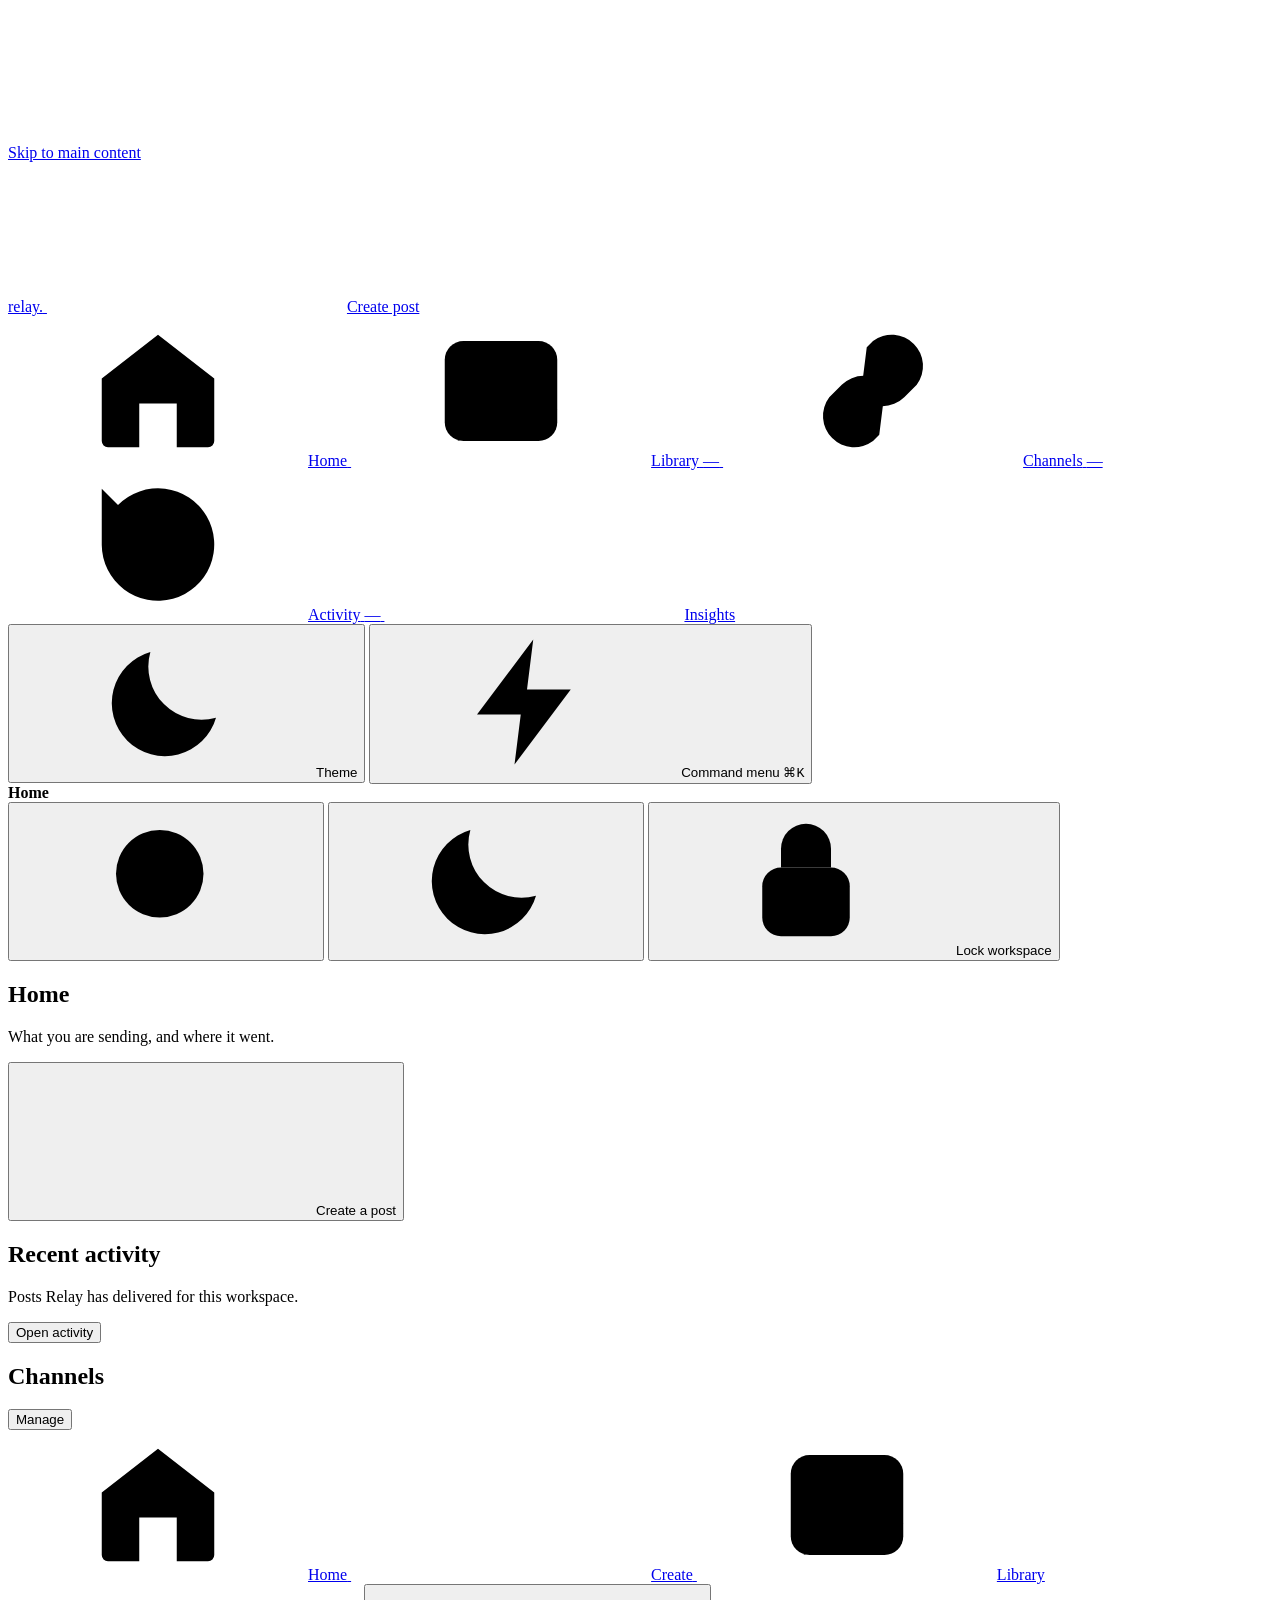
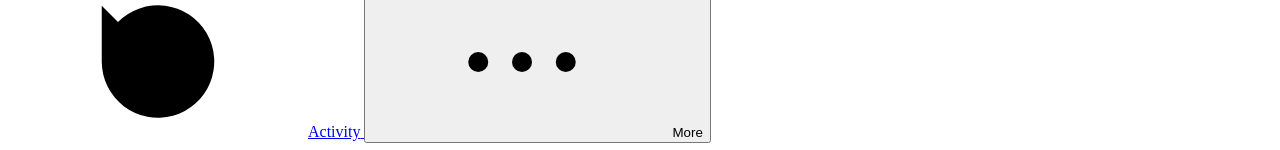
==== commit e69ae1ce: "Make Relay publishing safe and recoverable" ====
--- a/relay/static/index.html
+++ b/relay/static/index.html
@@ -5,11 +5,10 @@
   <meta name="viewport" content="width=device-width, initial-scale=1">
   <meta name="theme-color" content="#f3f0e7">
   <meta name="description" content="Relay is a publishing studio for your Instagram and YouTube channels, media, and post performance.">
-  <title>Studio · Relay</title>
+  <title>Home · Relay</title>
   <link rel="icon" href="/static/favicon.svg" type="image/svg+xml">
   <link rel="stylesheet" href="/static/styles.css">
-  <link rel="stylesheet" href="/static/styles/journey.css">
-  <script>try { document.documentElement.dataset.theme = localStorage.getItem("relay-theme") || "light"; } catch { document.documentElement.dataset.theme = "light"; }</script>
+  <script src="/static/theme-init.js"></script>
 </head>
 <body>
   <a class="skip-link" href="#main-content">Skip to main content</a>
@@ -23,7 +22,6 @@
     <symbol id="i-history" viewBox="0 0 24 24"><path d="M3 12a9 9 0 1 0 2.6-6.4L3 8"/><path d="M3 3v5h5m4-1v5l3 2"/></symbol>
     <symbol id="i-lock" viewBox="0 0 24 24"><rect x="5" y="10" width="14" height="11" rx="3"/><path d="M8 10V7a4 4 0 0 1 8 0v3"/></symbol>
     <symbol id="i-unlock" viewBox="0 0 24 24"><rect x="5" y="10" width="14" height="11" rx="3"/><path d="M8 10V7a4 4 0 0 1 7.5-2"/></symbol>
-    <symbol id="i-shield" viewBox="0 0 24 24"><path d="m12 3 8 3v6c0 5-8 9-8 9s-8-4-8-9V6l8-3Z"/><path d="m8.5 12 2.5 2.5 4.5-5"/></symbol>
     <symbol id="i-book" viewBox="0 0 24 24"><path d="M12 5v15M3 4h4a7 7 0 0 1 5 2 7 7 0 0 1 5-2h4v15h-4a7 7 0 0 0-5 2 7 7 0 0 0-5-2H3V4Z"/></symbol>
     <symbol id="i-refresh" viewBox="0 0 24 24"><path d="M20 8a8 8 0 0 0-14-3L3 8m0-5v5h5m-4 8a8 8 0 0 0 14 3l3-3m0 5v-5h-5"/></symbol>
     <symbol id="i-check" viewBox="0 0 24 24"><path d="m5 12 4 4L19 6"/></symbol>
@@ -32,7 +30,6 @@
     <symbol id="i-youtube" viewBox="0 0 24 24"><path d="M21 7c-.3-1.4-1-2-2.4-2.2a56 56 0 0 0-13.2 0C4 5 3.3 5.6 3 7a28 28 0 0 0 0 10c.3 1.4 1 2 2.4 2.2a56 56 0 0 0 13.2 0C20 19 20.7 18.4 21 17a28 28 0 0 0 0-10Z"/><path d="m10 8 6 4-6 4Z" fill="currentColor" stroke="none"/></symbol>
     <symbol id="i-upload" viewBox="0 0 24 24"><path d="M12 16V4m-5 5 5-5 5 5M5 15v5h14v-5"/></symbol>
     <symbol id="i-arrow" viewBox="0 0 24 24"><path d="M5 12h14m-6-6 6 6-6 6"/></symbol>
-    <symbol id="i-arrow-left" viewBox="0 0 24 24"><path d="M19 12H5m6-6-6 6 6 6"/></symbol>
     <symbol id="i-chevron" viewBox="0 0 24 24"><path d="m9 6 6 6-6 6"/></symbol>
     <symbol id="i-search" viewBox="0 0 24 24"><circle cx="11" cy="11" r="7"/><path d="m20 20-3.5-3.5"/></symbol>
     <symbol id="i-sun" viewBox="0 0 24 24"><circle cx="12" cy="12" r="4"/><path d="M12 2v2m0 16v2M2 12h2m16 0h2M4.9 4.9l1.4 1.4m11.4 11.4 1.4 1.4M19.1 4.9l-1.4 1.4M6.3 17.7l-1.4 1.4"/></symbol>
@@ -41,7 +38,7 @@
     <symbol id="i-clock" viewBox="0 0 24 24"><circle cx="12" cy="12" r="9"/><path d="M12 7v5l3 2"/></symbol>
     <symbol id="i-external" viewBox="0 0 24 24"><path d="M14 4h6v6m0-6-8 8"/><path d="M19 14v5a1 1 0 0 1-1 1H5a1 1 0 0 1-1-1V6a1 1 0 0 1 1-1h5"/></symbol>
     <symbol id="i-zap" viewBox="0 0 24 24"><path d="M13 2 4 14h7l-1 8 9-12h-7l1-8Z"/></symbol>
-    <symbol id="i-spark" viewBox="0 0 24 24"><path d="m12 3 2.4 6.1L20.5 11l-6.1 1.9L12 19l-2.4-6.1L3.5 11l6.1-1.9L12 3Z"/></symbol>
+    <symbol id="i-more" viewBox="0 0 24 24"><circle cx="5" cy="12" r="1.6"/><circle cx="12" cy="12" r="1.6"/><circle cx="19" cy="12" r="1.6"/></symbol>
   </svg>
 
   <div class="shell">
@@ -51,13 +48,13 @@
         <span class="brand-name">relay<span>.</span></span>
       </a>
 
-      <a class="button button-secondary rail-create" href="#publish" data-nav="publish">
+      <a class="button button-primary rail-create" href="#publish" data-nav="publish">
         <svg class="icon"><use href="#i-plus"/></svg><span>Create post</span>
       </a>
 
       <nav class="rail-nav" aria-label="Workspace">
         <a class="nav-item" href="#overview" data-nav="overview" aria-current="page">
-          <svg class="icon"><use href="#i-home"/></svg><span>Studio</span>
+          <svg class="icon"><use href="#i-home"/></svg><span>Home</span>
         </a>
         <a class="nav-item" href="#content" data-nav="content">
           <svg class="icon"><use href="#i-media"/></svg><span>Library</span>
@@ -67,13 +64,12 @@
           <svg class="icon"><use href="#i-link"/></svg><span>Channels</span>
           <span class="nav-count" id="nav-count">—</span>
         </a>
-        <div class="nav-divider" role="presentation"></div>
+        <a class="nav-item" href="#history" data-nav="history">
+          <svg class="icon"><use href="#i-history"/></svg><span>Activity</span>
+          <span class="nav-count" id="history-nav-count">—</span>
+        </a>
         <a class="nav-item" href="#analytics" data-nav="analytics">
           <svg class="icon"><use href="#i-chart"/></svg><span>Insights</span>
-        </a>
-        <a class="nav-item" href="#history" data-nav="history">
-          <svg class="icon"><use href="#i-history"/></svg><span>Published</span>
-          <span class="nav-count" id="history-nav-count">—</span>
         </a>
       </nav>
 
@@ -94,13 +90,13 @@
         <div class="topbar-title">
           <div class="workspace-tools" id="workspace-tools" hidden>
             <label class="visually-hidden" for="workspace-select">Active workspace</label>
-            <select id="workspace-select" aria-label="Active workspace"></select>
-            <button id="new-workspace" type="button" aria-label="Create a workspace">+ New</button>
-          </div>
-          <strong id="breadcrumb-label">Studio</strong>
+            <select id="workspace-select"></select>
+            <button id="new-workspace" type="button" aria-label="Create a workspace">New workspace</button>
+          </div>
+          <strong id="breadcrumb-label">Home</strong>
         </div>
         <div class="topbar-actions">
-          <span id="connection-status" class="connection-status" role="status">Online</span>
+          <span id="connection-status" class="connection-status" hidden>Offline</span>
           <span class="visually-hidden" id="account-label"></span>
           <button class="icon-button" id="palette-button" type="button" aria-label="Search and commands">
             <svg class="icon"><use href="#i-search"/></svg>
@@ -114,49 +110,65 @@
         </div>
       </header>
 
-      <main id="main-content">
+      <main id="main-content" tabindex="-1">
         <div id="journey-recovery" class="journey-recovery" role="alert" hidden></div>
-        <div id="toasts" class="toasts" role="status" aria-live="polite"></div>
+        <!-- Toasts are visual only. Announcements go through the two hidden live
+             regions below, so an actionable toast is not read as one noisy string. -->
+        <div id="toasts" class="toasts"></div>
+        <p id="live-polite" class="visually-hidden" role="status" aria-live="polite"></p>
+        <p id="live-assertive" class="visually-hidden" role="alert"></p>
         <div id="global-drop-overlay" class="global-drop-overlay" hidden><span><svg class="icon"><use href="#i-upload"/></svg>Drop to add media</span></div>
+
+        <!-- Draft offers: an older browser draft, or a /try caption that conflicts
+             with the draft already in this workspace. Both require a choice. -->
+        <div id="draft-import" class="draft-banner" role="region" aria-labelledby="draft-import-title" hidden>
+          <div class="draft-banner-copy">
+            <strong id="draft-import-title">An older draft is saved in this browser</strong>
+            <p id="draft-import-copy"></p>
+          </div>
+          <div class="draft-banner-actions">
+            <button class="button button-secondary button-sm" id="draft-import-accept" type="button">Recover draft</button>
+            <button class="button button-quiet button-sm" id="draft-import-dismiss" type="button">Not now</button>
+          </div>
+        </div>
+        <div id="draft-conflict" class="draft-banner" role="region" aria-labelledby="draft-conflict-title" hidden>
+          <div class="draft-banner-copy">
+            <strong id="draft-conflict-title">You have a caption from the preview page</strong>
+            <p id="draft-conflict-copy"></p>
+          </div>
+          <div class="draft-banner-actions">
+            <button class="button button-secondary button-sm" id="draft-conflict-use-preview" type="button">Use preview caption</button>
+            <button class="button button-quiet button-sm" id="draft-conflict-keep" type="button">Keep current draft</button>
+          </div>
+        </div>
 
         <!-- ── Home ─────────────────────────────────────────────── -->
         <section class="page-view" id="overview-view" data-page-view="overview">
           <div class="page-intro">
-            <div><h1>Studio</h1></div>
+            <div><h1>Home</h1><p id="overview-subtitle">What you are sending, and where it went.</p></div>
             <div class="intro-actions">
               <button class="button button-primary" id="overview-primary-action" type="button"><svg class="icon"><use href="#i-plus"/></svg><span>Create a post</span></button>
             </div>
           </div>
 
-          <section class="journey-launch" aria-labelledby="journey-launch-title">
-            <div><span class="journey-eyebrow">YOUR NEXT POST</span><h2 id="journey-launch-title">From an idea to everywhere.</h2><p id="journey-launch-copy">Add your media. Make it yours. Send it out.</p></div>
-            <ol class="journey-route" aria-label="Publishing flow"><li><b>01</b> Add media</li><li><b>02</b> Make it yours</li><li><b>03</b> Review delivery</li></ol>
-          </section>
-
-          <div class="stat-strip" aria-label="Workspace summary">
-            <button class="stat-tile" type="button" data-nav="connections">
-              <span class="stat-icon"><svg class="icon"><use href="#i-link"/></svg></span>
-              <span class="stat-body"><small>Channels</small><strong id="overview-channel-count">—</strong></span>
-              <svg class="icon stat-go"><use href="#i-chevron"/></svg>
-            </button>
-            <button class="stat-tile" type="button" data-nav="content">
-              <span class="stat-icon"><svg class="icon"><use href="#i-media"/></svg></span>
-              <span class="stat-body"><small>Media</small><strong id="overview-media-count">—</strong></span>
-              <svg class="icon stat-go"><use href="#i-chevron"/></svg>
-            </button>
-            <button class="stat-tile" type="button" data-nav="history">
-              <span class="stat-icon"><svg class="icon"><use href="#i-history"/></svg></span>
-              <span class="stat-body"><small>Published</small><strong id="overview-history-count">—</strong></span>
-              <svg class="icon stat-go"><use href="#i-chevron"/></svg>
-            </button>
-          </div>
-
           <div class="home-grid">
             <div class="home-main">
+              <section class="card" id="home-draft-card" aria-labelledby="home-draft-title" hidden>
+                <div class="home-draft-body">
+                  <img id="home-draft-thumb" class="home-draft-thumb" alt="" hidden>
+                  <div class="card-head">
+                    <div><h2 id="home-draft-title">Saved draft</h2><p id="home-draft-detail"></p></div>
+                  </div>
+                </div>
+                <button class="button button-secondary button-sm" id="home-resume-draft" type="button">
+                  <svg class="icon"><use href="#i-arrow"/></svg> Continue draft
+                </button>
+              </section>
+
               <section class="card" aria-labelledby="overview-posts-title">
                 <div class="card-head">
-                  <div><h2 id="overview-posts-title">Recent posts</h2></div>
-                  <button class="icon-button icon-button-sm" type="button" data-nav="history" aria-label="Open post history"><svg class="icon"><use href="#i-arrow"/></svg></button>
+                  <div><h2 id="overview-posts-title">Recent activity</h2><p>Posts Relay has delivered for this workspace.</p></div>
+                  <button class="button button-quiet button-sm" type="button" data-nav="history">Open activity</button>
                 </div>
                 <div id="overview-posts" class="mini-posts"></div>
               </section>
@@ -165,12 +177,8 @@
             <div class="home-side">
               <section class="card" aria-labelledby="channels-card-title">
                 <div class="card-head">
-                  <div>
-                    <h2 id="channels-card-title">Channels</h2>
-                  </div>
-                  <button class="icon-button icon-button-sm" type="button" data-nav="connections" aria-label="Manage channels">
-                    <svg class="icon"><use href="#i-arrow"/></svg>
-                  </button>
+                  <div><h2 id="channels-card-title">Channels</h2></div>
+                  <button class="button button-quiet button-sm" type="button" data-nav="connections">Manage</button>
                 </div>
                 <div id="overview-channel-list" class="channel-list"></div>
               </section>
@@ -180,109 +188,172 @@
 
         <!-- ── Create ───────────────────────────────────────────── -->
         <section class="page-view" id="publish-view" data-page-view="publish" hidden>
-          <div class="page-intro composer-page-heading"><div><h1>Create a post</h1></div></div>
-
-          <form id="publish-form" class="composer-form">
-            <ol class="journey-progress" aria-label="Post progress"><li id="journey-media">01 <span>Media</span></li><li id="journey-details">02 <span>Details & channels</span></li><li id="journey-delivery">03 <span>Delivery</span></li></ol>
-            <section id="composer-start" class="composer-start"><div><span class="journey-eyebrow">START WITH THE WORK</span><h2>A photo. A film. Your next post.</h2><p id="journey-media-copy">Choose a saved file or upload something new.</p></div><button id="journey-add-media" class="button button-secondary" type="button"><svg class="icon"><use href="#i-media"/></svg> Choose media</button></section>
-            <section class="composer-channel-strip" aria-labelledby="composer-destinations-title">
-              <div class="composer-strip-label"><h2 id="composer-destinations-title">Send to</h2><span id="selected-account-count">0 selected</span></div>
-              <div id="composer-destinations" class="profile-pills" role="group" aria-label="Publishing channels"></div>
-              <button id="journey-add-channel" class="text-button" type="button">+ Add channel</button>
-            </section>
-
+          <div class="page-intro composer-page-heading">
+            <div><h1>Create a post</h1><p>Pick the file, choose where it goes, then write for each channel.</p></div>
+            <p class="draft-status" id="draft-status"></p>
+          </div>
+
+          <form id="publish-form" class="composer-form" novalidate>
             <div class="composer" id="composer-workspace">
               <div class="composer-flow">
-                <section class="composer-section composer-editor" aria-label="Post editor">
-                  <div class="details-tabs" role="tablist" aria-label="Post details platform">
-                    <button class="details-tab active" id="master-tab" type="button" role="tab" aria-selected="true" aria-controls="instagram-details" data-details-tab="master">Master</button>
-                    <button class="details-tab" id="instagram-tab" type="button" role="tab" aria-selected="false" aria-controls="instagram-details" data-details-tab="instagram" hidden><svg class="icon"><use href="#i-instagram"/></svg> Instagram</button>
-                    <button class="details-tab" id="youtube-tab" type="button" role="tab" aria-selected="false" aria-controls="youtube-details" data-details-tab="youtube" hidden><svg class="icon"><use href="#i-youtube"/></svg> YouTube</button>
-                  </div>
-                  <div id="instagram-details" class="platform-block" role="tabpanel" aria-labelledby="master-tab">
-                    <label class="visually-hidden" for="publish-caption">Caption</label>
-                    <textarea id="publish-caption" maxlength="2200" rows="5" placeholder="Write a caption…"></textarea>
-                    <small class="field-meta"><span id="caption-count">0</span> / 2,200</small>
-                  </div>
-                  <div id="youtube-details" class="platform-block" role="tabpanel" aria-labelledby="youtube-tab" hidden>
-                    <div class="field-grid">
-                      <div class="field field-wide"><label for="youtube-publish-title">YouTube title</label><input id="youtube-publish-title" type="text" maxlength="100" placeholder="Name your video" aria-describedby="youtube-title-hint"><small id="youtube-title-hint">Add a title of 1–100 characters to continue.</small></div>
-                      <div class="field field-wide"><label for="youtube-publish-description">Description</label><textarea id="youtube-publish-description" maxlength="5000" rows="3" placeholder="Add a description"></textarea></div>
-                      <div class="youtube-options">
-                        <div class="field"><label for="youtube-publish-privacy">Visibility</label><select id="youtube-publish-privacy"><option value="private">Private</option><option value="unlisted">Unlisted</option><option value="public">Public</option></select></div>
-                        <label class="switch-row"><input id="youtube-made-for-kids" type="checkbox"><span><strong>Made for kids</strong></span></label>
+                <section class="composer-section" aria-labelledby="composer-media-title">
+                  <div class="section-head">
+                    <h2 id="composer-media-title">1 · Media</h2>
+                    <button class="button button-quiet button-sm" id="open-media-picker" type="button">
+                      <svg class="icon"><use href="#i-media"/></svg> Choose from library
+                    </button>
+                  </div>
+                  <div id="composer-media-empty" class="media-empty">
+                    <span class="empty-icon"><svg class="icon"><use href="#i-media"/></svg></span>
+                    <div>
+                      <strong id="composer-media-empty-title">Choose a photo or video</strong>
+                      <p id="composer-media-empty-copy">JPEG photos and video files from your library, or upload something new.</p>
+                      <div class="media-empty-actions">
+                        <button class="button button-secondary button-sm" id="composer-media-action" type="button">Upload a file</button>
+                        <button class="button button-quiet button-sm" id="composer-media-browse" type="button">Open library</button>
                       </div>
                     </div>
                   </div>
-                  <p id="publish-upload-status" class="inline-status" role="status" aria-live="polite" hidden></p>
+                  <div id="composer-selected-attachment" class="selected-attachment" hidden></div>
+                  <p id="publish-upload-status" class="inline-status" role="status" hidden></p>
                   <span id="publish-upload-name" class="visually-hidden">No file selected</span>
-                  <div id="composer-selected-attachment" class="selected-attachment" hidden></div>
-                  <div class="editor-toolbar">
-                    <div class="editor-tools">
-                      <button class="button button-quiet button-sm" id="open-media-picker" type="button"><svg class="icon"><use href="#i-media"/></svg> Select from library</button>
-                      <button class="button button-quiet button-sm" id="publish-upload-trigger" type="button"><svg class="icon"><use href="#i-upload"/></svg> Upload file</button>
-                      <label class="visually-hidden" for="publish-file">Upload a photo or video</label>
-                      <input id="publish-file" type="file" accept="image/jpeg,video/*,application/octet-stream" hidden>
+                  <label class="visually-hidden" for="publish-file">Upload a photo or video</label>
+                  <input id="publish-file" type="file" accept="image/jpeg,video/*,application/octet-stream" hidden>
+                </section>
+
+                <section class="composer-section" aria-labelledby="composer-destinations-title">
+                  <div class="section-head">
+                    <h2 id="composer-destinations-title">2 · Send to</h2>
+                    <span id="selected-account-count" class="section-meta">No channels selected</span>
+                  </div>
+                  <div id="composer-destinations" class="profile-pills" role="group" aria-label="Publishing channels"></div>
+                  <div id="composer-destinations-empty" class="inline-empty" hidden>
+                    <p>No channels connected yet. Your post stays here while you connect one.</p>
+                    <button class="button button-secondary button-sm" id="journey-add-channel" type="button">Connect a channel</button>
+                  </div>
+                </section>
+
+                <section class="composer-section" id="instagram-details" aria-labelledby="instagram-caption-label" hidden>
+                  <div class="section-head">
+                    <h2 id="instagram-caption-label"><svg class="icon"><use href="#i-instagram"/></svg> Instagram caption</h2>
+                    <span class="field-meta"><span id="caption-count">0</span> / 2,200</span>
+                  </div>
+                  <label class="visually-hidden" for="publish-caption">Instagram caption</label>
+                  <textarea id="publish-caption" maxlength="2200" rows="5" placeholder="Write the caption that appears on Instagram…"></textarea>
+                </section>
+
+                <section class="composer-section" id="youtube-details" aria-labelledby="youtube-details-title" hidden>
+                  <div class="section-head">
+                    <h2 id="youtube-details-title"><svg class="icon"><use href="#i-youtube"/></svg> YouTube video</h2>
+                  </div>
+                  <div class="field-grid">
+                    <div class="field field-wide">
+                      <label for="youtube-publish-title">Title</label>
+                      <input id="youtube-publish-title" type="text" maxlength="100" placeholder="Name your video" aria-describedby="youtube-title-hint">
+                      <small id="youtube-title-hint" class="field-hint">Required · 1–100 characters</small>
                     </div>
-                    <small class="field-meta editor-counter"><span id="active-character-count">0</span> <span id="active-character-limit">characters</span></small>
+                    <div class="field field-wide">
+                      <label for="youtube-publish-description">Description</label>
+                      <textarea id="youtube-publish-description" maxlength="5000" rows="3" placeholder="Describe the video. Leave blank to reuse the Instagram caption."></textarea>
+                    </div>
+                    <div class="field">
+                      <label for="youtube-publish-privacy">Visibility</label>
+                      <select id="youtube-publish-privacy"><option value="private">Private</option><option value="unlisted">Unlisted</option><option value="public">Public</option></select>
+                    </div>
+                    <label class="switch-row"><input id="youtube-made-for-kids" type="checkbox"><span>Made for kids</span></label>
                   </div>
                 </section>
 
-                <section id="publish-results-section" class="results-section" aria-labelledby="publish-results-title" hidden>
-                  <div class="card-head">
-                  <div><h2 id="publish-results-title">Delivery status</h2><p id="composer-progress-detail">Publishing results by channel.</p></div>
+                <button class="button button-secondary composer-mobile-preview-toggle" id="composer-preview-toggle" type="button" aria-expanded="false" aria-controls="composer-preview">
+                  <span>Preview your post</span><svg class="icon"><use href="#i-chevron"/></svg>
+                </button>
+
+                <aside class="composer-side" id="composer-preview" aria-label="Live preview">
+                  <div class="preview-pane-head">
+                    <h2 id="composer-preview-heading">Preview · Instagram</h2>
+                    <div class="preview-switcher" role="tablist" aria-label="Preview platform">
+                      <button type="button" role="tab" id="preview-tab-instagram" data-preview-platform="instagram" aria-selected="true" aria-controls="preview-panel">Instagram</button>
+                      <button type="button" role="tab" id="preview-tab-youtube" data-preview-platform="youtube" aria-selected="false" aria-controls="preview-panel">YouTube</button>
+                    </div>
+                  </div>
+                  <div id="preview-panel" role="tabpanel" tabindex="0" aria-labelledby="preview-tab-instagram">
+                    <article class="social-preview-card">
+                      <header class="social-preview-account"><span id="composer-preview-account-avatar" class="profile-avatar">R</span><strong id="composer-preview-account">Select a channel</strong></header>
+                      <div id="composer-preview-media" class="preview-media"><span><svg class="icon"><use href="#i-media"/></svg><small>Your media</small></span></div>
+                      <div class="social-preview-copy">
+                        <div id="composer-preview-destinations" class="preview-chips" hidden></div>
+                        <strong id="composer-preview-title" hidden></strong>
+                        <p id="composer-preview-copy">Your caption will appear here.</p>
+                      </div>
+                    </article>
+                  </div>
+                  <span class="visually-hidden" id="preview-file-name">No media selected</span><span class="visually-hidden" id="preview-file-meta">Choose media</span>
+                  <span class="visually-hidden" id="preview-target-count">No channels selected</span>
+                </aside>
+
+                <!-- Primary actions sit directly after the fields they act on and
+                     before any delivery history, so a long list of earlier receipts
+                     can never push Send away from the caption/title being edited.
+                     It stays inside the form, so Enter-to-submit semantics hold. -->
+                <div class="composer-action-bar">
+                  <div class="action-summary">
+                    <strong id="composer-action-summary">Choose media to begin</strong>
+                    <small id="composer-action-hint"></small>
+                    <p id="composer-blocker" class="composer-blocker" hidden></p>
+                  </div>
+                  <div class="composer-action-buttons">
+                    <button class="button button-quiet" id="save-draft" type="button">Save draft</button>
+                    <button class="button button-primary" id="publish-submit" type="submit" disabled aria-describedby="composer-blocker"><span>Publish</span><svg class="icon"><use href="#i-arrow"/></svg></button>
+                  </div>
+                </div>
+
+                <section id="publish-results-section" class="composer-section results-section" aria-labelledby="publish-results-title" hidden>
+                  <div class="section-head">
+                    <h2 id="publish-results-title">This submission</h2>
                     <div class="head-actions">
                       <button class="button button-quiet button-sm" id="instagram-check-all" type="button" hidden>Check now</button>
-                      <button class="button button-secondary button-sm" id="instagram-publish-ready" type="button" hidden>Publish ready</button>
+                      <button class="button button-secondary button-sm" id="instagram-publish-ready" type="button" hidden>Confirm on Instagram</button>
                       <button class="button button-ghost button-sm" id="publish-new-post" type="button">New post</button>
                     </div>
                   </div>
-                  <p id="publish-status-summary" class="status-summary" role="status" aria-live="polite" hidden></p>
-                  <div id="publish-results" class="results-list" aria-live="polite"></div>
+                  <p id="composer-progress-detail" class="section-meta">Results by channel.</p>
+                  <p id="publish-status-summary" class="status-summary" role="status" hidden></p>
+                  <div id="publish-results" class="results-list"></div>
                 </section>
 
-                <div class="composer-action-bar">
-                  <div><strong id="composer-action-summary">Posting to 0 channels</strong><small id="draft-status" aria-live="polite"></small></div>
-                  <div class="composer-action-buttons">
-                    <button class="button button-secondary" id="save-draft" type="button">Save draft</button>
-                    <button class="button button-primary" id="publish-submit" type="submit" disabled><span>Publish to 0 channels</span><svg class="icon"><use href="#i-arrow"/></svg></button>
-                  </div>
-                </div>
-                <p id="journey-next-step" class="journey-next-step" role="status"></p>
+                <!-- Work recovered from the server after a reload. It is never
+                     merged into "this submission": these are earlier sends. -->
+                <section id="recovered-section" class="composer-section results-section" aria-labelledby="recovered-title" hidden>
+                  <div class="section-head">
+                    <div>
+                      <h2 id="recovered-title">Earlier deliveries still open</h2>
+                      <p class="section-meta">From this workspace. Sending a new post does not affect them.</p>
+                    </div>
+                    <button class="button button-quiet button-sm" id="recovered-refresh" type="button">Refresh</button>
+                  </div>
+                  <p id="recovered-status" class="section-meta" hidden></p>
+                  <p id="recovered-unassociated" class="section-meta recovered-unassociated" hidden></p>
+                  <div id="recovered-results" class="results-list"></div>
+                  <button class="button button-ghost button-sm" id="recovered-more" type="button" hidden>Load older deliveries</button>
+                </section>
               </div>
 
-              <aside class="composer-side" aria-label="Live preview">
-                <div class="preview-pane-head">
-                  <h2>Preview</h2>
-                  <div class="preview-switcher" role="tablist" aria-label="Preview platform">
-                    <button type="button" data-preview-platform="instagram" class="active" aria-selected="true">Instagram</button>
-                    <button type="button" data-preview-platform="youtube" aria-selected="false">YouTube</button>
-                  </div>
-                </div>
-                <article class="social-preview-card">
-                  <header class="social-preview-account"><span id="composer-preview-account-avatar" class="profile-avatar">R</span><strong id="composer-preview-account">Select a channel</strong><svg class="icon"><use href="#i-zap"/></svg></header>
-                  <div id="composer-preview-media" class="preview-media"><span><svg class="icon"><use href="#i-media"/></svg><small>Media preview</small></span></div>
-                  <div class="social-preview-copy">
-                    <div id="composer-preview-destinations" class="preview-chips" hidden></div>
-                    <strong id="composer-preview-title" hidden></strong>
-                    <p id="composer-preview-copy">Your caption will appear here.</p>
-                  </div>
-                </article>
-                <span class="visually-hidden" id="preview-file-name">No media selected</span><span class="visually-hidden" id="preview-file-meta">Choose media</span>
-                <span class="visually-hidden" id="preview-target-count">No channels selected</span>
-              </aside>
             </div>
           </form>
-          <dialog id="media-picker-dialog" class="drawer" aria-labelledby="composer-media-title">
-            <div class="drawer-head"><div><h2 id="composer-media-title">Select media</h2></div><button class="icon-button" type="button" data-close="media-picker-dialog" aria-label="Close media library"><svg class="icon"><use href="#i-close"/></svg></button></div>
-            <div id="composer-media-empty" class="empty-inline"><span class="empty-inline-icon"><svg class="icon"><use href="#i-media"/></svg></span><div><strong id="composer-media-empty-title">Your media will appear here.</strong></div><button class="button button-ghost button-sm" id="composer-media-action" type="button">Open media library</button></div>
+          <dialog id="media-picker-dialog" class="drawer" aria-labelledby="composer-media-picker-title">
+            <div class="drawer-head"><div><h2 id="composer-media-picker-title">Select media</h2></div><button class="icon-button" type="button" data-close="media-picker-dialog" aria-label="Close media library"><svg class="icon"><use href="#i-close"/></svg></button></div>
             <div id="composer-media-grid" class="picker-grid" hidden></div>
+            <div id="composer-media-picker-empty" class="empty-inline" hidden>
+              <span class="empty-inline-icon"><svg class="icon"><use href="#i-media"/></svg></span>
+              <div><strong id="composer-media-picker-empty-title">Your media library is empty</strong><p>Upload a JPEG or video to use it here.</p></div>
+              <button class="button button-ghost button-sm" id="composer-media-picker-action" type="button">Upload media</button>
+            </div>
           </dialog>
         </section>
 
         <!-- ── Channels ─────────────────────────────────────────── -->
         <section class="page-view" id="connections-view" data-page-view="connections" hidden>
-          <div class="page-intro"><div><h1>Channels</h1></div></div>
+          <div class="page-intro"><div><h1>Channels</h1><p>Relay publishes with the accounts you connect here.</p></div></div>
 
           <section class="card" aria-labelledby="accounts-heading">
             <div class="card-head">
@@ -297,7 +368,7 @@
             <div id="empty-state" class="empty-state">
               <span class="empty-state-icon"><svg class="icon"><use href="#i-link"/></svg></span>
               <h3 id="empty-title">No channels connected yet</h3>
-              <button class="button button-secondary empty-connect" id="empty-connect" type="button">Log in</button>
+              <p>Connect Instagram or YouTube to publish from Relay.</p>
             </div>
           </section>
 
@@ -325,7 +396,7 @@
         <!-- ── Media ────────────────────────────────────────────── -->
         <section class="page-view" id="content-view" data-page-view="content" hidden>
           <div class="page-intro">
-            <div><h1>Library</h1></div>
+            <div><h1>Library</h1><p>Every file you can send from this workspace.</p></div>
             <div class="intro-actions">
               <button class="button button-primary" id="content-upload-trigger" type="button"><svg class="icon"><use href="#i-plus"/></svg> Upload media</button>
             </div>
@@ -356,7 +427,7 @@
         <!-- ── Analytics ────────────────────────────────────────── -->
         <section class="page-view" id="analytics-view" data-page-view="analytics" hidden>
           <div class="page-intro">
-            <div><h1>Insights</h1></div>
+            <div><h1>Insights</h1><p>How the channels you connected are performing.</p></div>
             <div class="intro-actions">
               <label class="visually-hidden" for="analytics-range">Reporting period</label>
               <select id="analytics-range">
@@ -370,7 +441,7 @@
             </div>
           </div>
 
-          <div id="analytics-locked" class="message-block">
+          <div id="analytics-locked" class="message-block" hidden>
             <span class="message-icon"><svg class="icon"><use href="#i-lock"/></svg></span>
             <div><strong>Sign in to view insights</strong></div>
             <button class="button button-primary" id="analytics-unlock" type="button">Log in</button>
@@ -389,10 +460,10 @@
           <p class="footnote">Instagram metrics cover likes and comments on posts published in this period. Reach and impressions aren’t available.</p>
         </section>
 
-        <!-- ── History ──────────────────────────────────────────── -->
+        <!-- ── Activity ─────────────────────────────────────────── -->
         <section class="page-view" id="history-view" data-page-view="history" hidden>
           <div class="page-intro">
-            <div><h1>Published</h1></div>
+            <div><h1>Activity</h1><p>What Relay has delivered, and what is still only a draft.</p></div>
             <div class="intro-actions">
               <button class="button button-ghost" id="refresh-history" type="button">
                 <svg class="icon"><use href="#i-refresh"/></svg> Refresh
@@ -400,28 +471,37 @@
             </div>
           </div>
 
-          <div id="history-locked" class="message-block">
+          <div id="history-locked" class="message-block" hidden>
             <span class="message-icon"><svg class="icon"><use href="#i-lock"/></svg></span>
             <div><strong>Sign in to view your posts</strong></div>
             <button class="button button-primary" id="history-unlock" type="button">Log in</button>
           </div>
           <div id="history-loading" class="message-block" role="status" hidden>
             <span class="spinner" aria-hidden="true"></span>
-            <div><strong>Loading posts…</strong></div>
+            <div><strong>Loading activity…</strong></div>
           </div>
           <div id="history-error" class="message-block message-error" role="alert" hidden></div>
-          <div class="history-filters" role="tablist" aria-label="Filter post history">
-            <button type="button" data-history-filter="all" class="active" aria-selected="true">All</button>
-            <button type="button" data-history-filter="published" aria-selected="false">Published</button>
-            <button type="button" data-history-filter="drafts" aria-selected="false">Drafts</button>
-            <button type="button" data-history-filter="failed" aria-selected="false">Failed</button>
+          <p id="history-stale" class="inline-status" role="status" hidden></p>
+          <div class="history-filters" role="group" aria-label="Filter activity">
+            <button type="button" data-history-filter="all" class="active" aria-pressed="true">All</button>
+            <button type="button" data-history-filter="published" aria-pressed="false">Published</button>
+            <button type="button" data-history-filter="in_progress" aria-pressed="false">In progress</button>
+            <button type="button" data-history-filter="failed" aria-pressed="false">Failed</button>
+            <button type="button" data-history-filter="unverified" aria-pressed="false">Unverified</button>
+            <button type="button" data-history-filter="drafts" aria-pressed="false">Drafts</button>
           </div>
           <div id="history-empty" class="empty-state" hidden>
             <span class="empty-state-icon"><svg class="icon"><use href="#i-history"/></svg></span>
-            <h3>Nothing published yet</h3>
+            <h3 id="history-empty-title">Nothing published yet</h3>
+            <p id="history-empty-copy">Posts you publish through Relay appear here with their delivery outcome.</p>
             <button class="button button-primary" type="button" data-nav="publish">Create a post</button>
           </div>
           <div id="history-list" class="history-list" role="list" hidden></div>
+          <div class="history-foot">
+            <p id="history-page-status" class="section-meta"></p>
+            <button class="button button-ghost button-sm" id="history-load-more" type="button" hidden>Load more</button>
+          </div>
+          <p class="footnote">Deliveries come from the server. Drafts are stored in this browser only and are never synced to another device.</p>
         </section>
 
       </main>
@@ -430,7 +510,7 @@
 
   <nav class="mobile-nav" aria-label="Workspace">
     <a class="nav-item mobile-nav-item" href="#overview" data-nav="overview" aria-current="page">
-      <svg class="icon"><use href="#i-home"/></svg><span>Studio</span>
+      <svg class="icon"><use href="#i-home"/></svg><span>Home</span>
     </a>
     <a class="nav-item mobile-nav-item" href="#publish" data-nav="publish">
       <svg class="icon"><use href="#i-plus"/></svg><span>Create</span>
@@ -438,33 +518,52 @@
     <a class="nav-item mobile-nav-item" href="#content" data-nav="content">
       <svg class="icon"><use href="#i-media"/></svg><span>Library</span>
     </a>
-    <a class="nav-item mobile-nav-item" href="#connections" data-nav="connections">
-      <svg class="icon"><use href="#i-link"/></svg><span>Channels</span>
+    <a class="nav-item mobile-nav-item" href="#history" data-nav="history">
+      <svg class="icon"><use href="#i-history"/></svg><span>Activity</span>
     </a>
-    <a class="nav-item mobile-nav-item" href="#analytics" data-nav="analytics">
-      <svg class="icon"><use href="#i-chart"/></svg><span>Insights</span>
-    </a>
-    <a class="nav-item mobile-nav-item" href="#history" data-nav="history">
-      <svg class="icon"><use href="#i-history"/></svg><span>Published</span>
-    </a>
+    <button class="nav-item mobile-nav-item" id="mobile-more" type="button" aria-haspopup="dialog" aria-expanded="false">
+      <svg class="icon"><use href="#i-more"/></svg><span>More</span>
+    </button>
   </nav>
 
-  <dialog id="channel-sheet" class="dialog journey-sheet" aria-labelledby="channel-sheet-title"><div class="dialog-top"><h2 id="channel-sheet-title">Connect a channel</h2><button class="icon-button" type="button" data-close="channel-sheet" aria-label="Back to post">×</button></div><p class="field-meta">Your post stays here while you connect.</p><div id="channel-sheet-slot"></div><div id="channel-sheet-error" class="journey-recovery" role="alert" hidden></div><button class="button button-secondary" type="button" data-close="channel-sheet">Back to post</button></dialog>
-  <dialog id="session-recovery-dialog" class="dialog" aria-labelledby="session-recovery-title"><h2 id="session-recovery-title">Sign in to continue this step</h2><p>Your text and selections are still here. Sign in, then return to this window.</p><button id="session-resume" class="button button-primary" type="button">Sign in</button><a href="/login" id="session-same-tab" class="text-button">Continue in this tab</a><p id="session-popup-error" role="alert" hidden>Allow popups or continue in this tab. Your draft will reopen.</p></dialog>
+  <dialog id="more-sheet" class="dialog" aria-labelledby="more-sheet-title">
+    <div class="dialog-top"><h2 id="more-sheet-title">More</h2><button class="icon-button" type="button" data-close="more-sheet" aria-label="Close menu"><svg class="icon"><use href="#i-close"/></svg></button></div>
+    <div class="more-list">
+      <button class="more-item" type="button" data-nav="connections"><svg class="icon"><use href="#i-link"/></svg><span>Channels</span><small>Connect and manage accounts</small></button>
+      <button class="more-item" type="button" data-nav="analytics"><svg class="icon"><use href="#i-chart"/></svg><span>Insights</span><small>Channel performance</small></button>
+      <button class="more-item" type="button" data-theme-toggle><svg class="icon"><use href="#i-moon"/></svg><span>Theme</span><small>Switch light or dark</small></button>
+      <button class="more-item" type="button" id="more-palette"><svg class="icon"><use href="#i-zap"/></svg><span>Command menu</span><small>Jump anywhere</small></button>
+    </div>
+  </dialog>
+
+  <dialog id="channel-sheet" class="dialog journey-sheet" aria-labelledby="channel-sheet-title">
+    <div class="dialog-top"><h2 id="channel-sheet-title">Connect a channel</h2><button class="icon-button" type="button" data-close="channel-sheet" aria-label="Back to post"><svg class="icon"><use href="#i-close"/></svg></button></div>
+    <p class="field-meta">Your post stays here while you connect.</p>
+    <div id="channel-sheet-slot"></div>
+    <div id="channel-sheet-error" class="journey-recovery" role="alert" hidden></div>
+  </dialog>
+
+  <dialog id="session-recovery-dialog" class="dialog" aria-labelledby="session-recovery-title">
+    <h2 id="session-recovery-title">Sign in to continue</h2>
+    <p>Your text and selections are still here. Sign in, then return to this window.</p>
+    <button id="session-resume" class="button button-primary" type="button">Sign in</button>
+    <a href="/login" id="session-same-tab" class="text-button">Continue in this tab</a>
+    <p id="session-popup-error" role="alert" hidden>Allow popups or continue in this tab. Your draft will reopen.</p>
+  </dialog>
 
   <!-- ── Command palette ──────────────────────────────────────── -->
   <dialog id="palette-dialog" class="palette" aria-labelledby="palette-title">
     <h2 id="palette-title" class="visually-hidden">Command menu</h2>
     <div class="palette-input">
       <svg class="icon"><use href="#i-search"/></svg>
-      <input id="palette-input" type="text" placeholder="Jump to a page or run a command…" autocomplete="off" spellcheck="false">
+      <input id="palette-input" type="text" placeholder="Jump to a page or run a command…" autocomplete="off" spellcheck="false" role="combobox" aria-expanded="true" aria-controls="palette-list" aria-autocomplete="list">
       <kbd>Esc</kbd>
     </div>
     <div id="palette-list" class="palette-list" role="listbox" aria-label="Commands"></div>
   </dialog>
 
   <dialog id="workspace-dialog" class="dialog" aria-labelledby="workspace-title">
-    <div class="dialog-top"><span class="dialog-icon">＋</span><button class="icon-button" data-close="workspace-dialog" type="button" aria-label="Close">×</button></div>
+    <div class="dialog-top"><span class="dialog-icon">＋</span><button class="icon-button" data-close="workspace-dialog" type="button" aria-label="Close"><svg class="icon"><use href="#i-close"/></svg></button></div>
     <h2 id="workspace-title">A space for your next project.</h2>
     <form id="workspace-form">
       <label for="new-workspace-name">Workspace name</label>
@@ -521,7 +620,7 @@
       <span class="setup-num">02</span>
       <div>
         <h3>Instagram callback</h3>
-        <p>Instagram requires public HTTPS. Point <code>BASE_URL</code> at an HTTPS host or tunnel, restart Relay, and open the workspace through that same address.</p>
+        <p>Instagram requires public HTTPS. Point the service at an HTTPS host or tunnel, restart Relay, and open the workspace through that same address.</p>
         <p id="instagram-setup-warning" class="setup-warning" hidden></p>
         <p>Then in <a class="link" href="https://developers.facebook.com/apps/" target="_blank" rel="noopener noreferrer">Meta for Developers</a> → <strong>Instagram → API setup with Instagram login → Business login settings</strong>, add this under <strong>OAuth redirect URIs</strong>.</p>
         <label for="instagram-callback">Current Instagram callback</label>
@@ -552,9 +651,9 @@
         <svg class="icon"><use href="#i-close"/></svg>
       </button>
     </div>
-    <h2 id="disconnect-title">Disconnect this account?</h2>
+    <h2 id="disconnect-title">Disconnect this channel?</h2>
     <p id="disconnect-description"></p>
-    <p>This removes the saved connection and its Instagram jobs from Relay. Published content stays on the platform.</p>
+    <p id="disconnect-consequences">Relay will delete the saved sign-in for this channel, along with its unfinished Instagram jobs and the delivery records listed in Activity. Posts and videos already published stay on Instagram and YouTube — Relay cannot remove those.</p>
     <div class="dialog-actions">
       <button class="button button-ghost" data-close="disconnect-dialog" type="button">Keep it</button>
       <button class="button button-danger" id="confirm-disconnect" type="button">Disconnect</button>
@@ -582,6 +681,9 @@
   <!-- These classic scripts share page state; preserve their order. app.js starts the app last. -->
   <script src="/static/app/core.js"></script>
   <script src="/static/app/flow-state.js"></script>
+  <script src="/static/app/recovery.js"></script>
+  <script src="/static/app/api-client.js"></script>
+  <script src="/static/app/polling.js"></script>
   <script src="/static/app/shell.js"></script>
   <script src="/static/app/overview.js"></script>
   <script src="/static/app/composer.js"></script>
